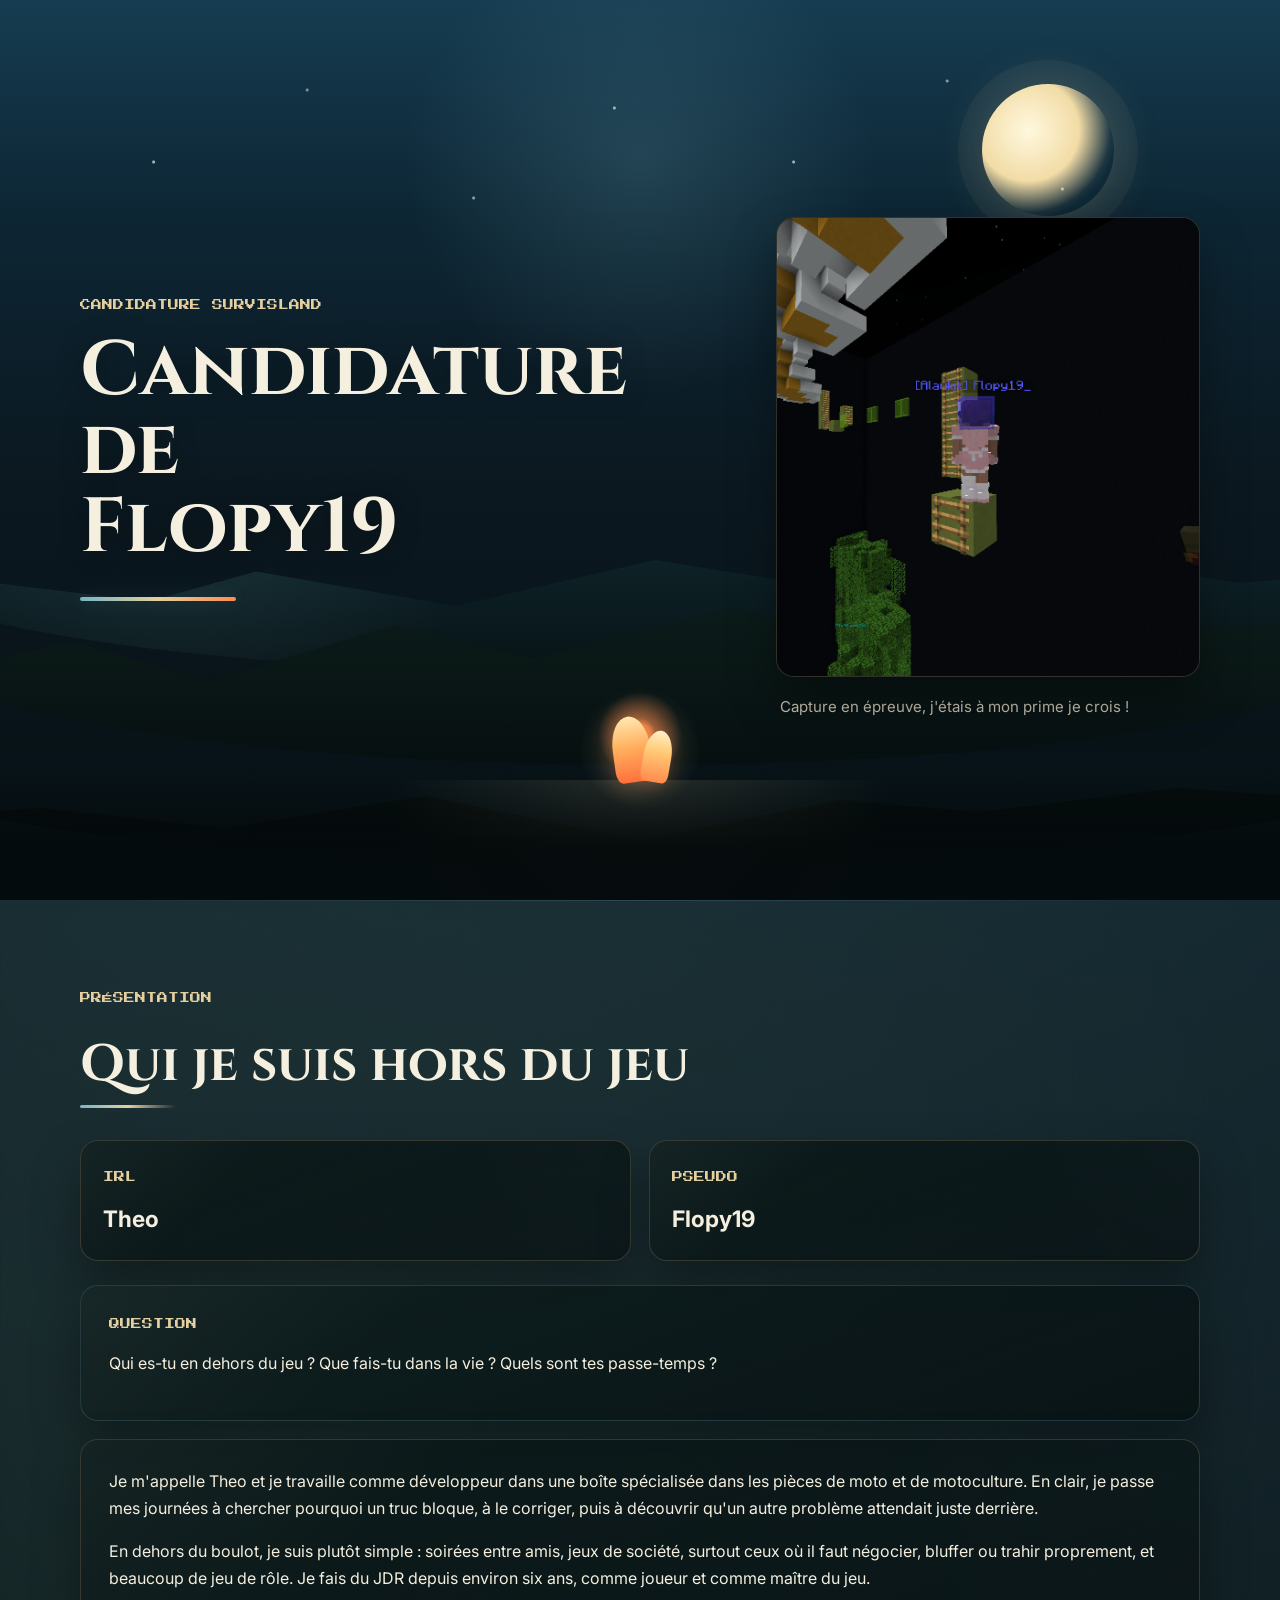
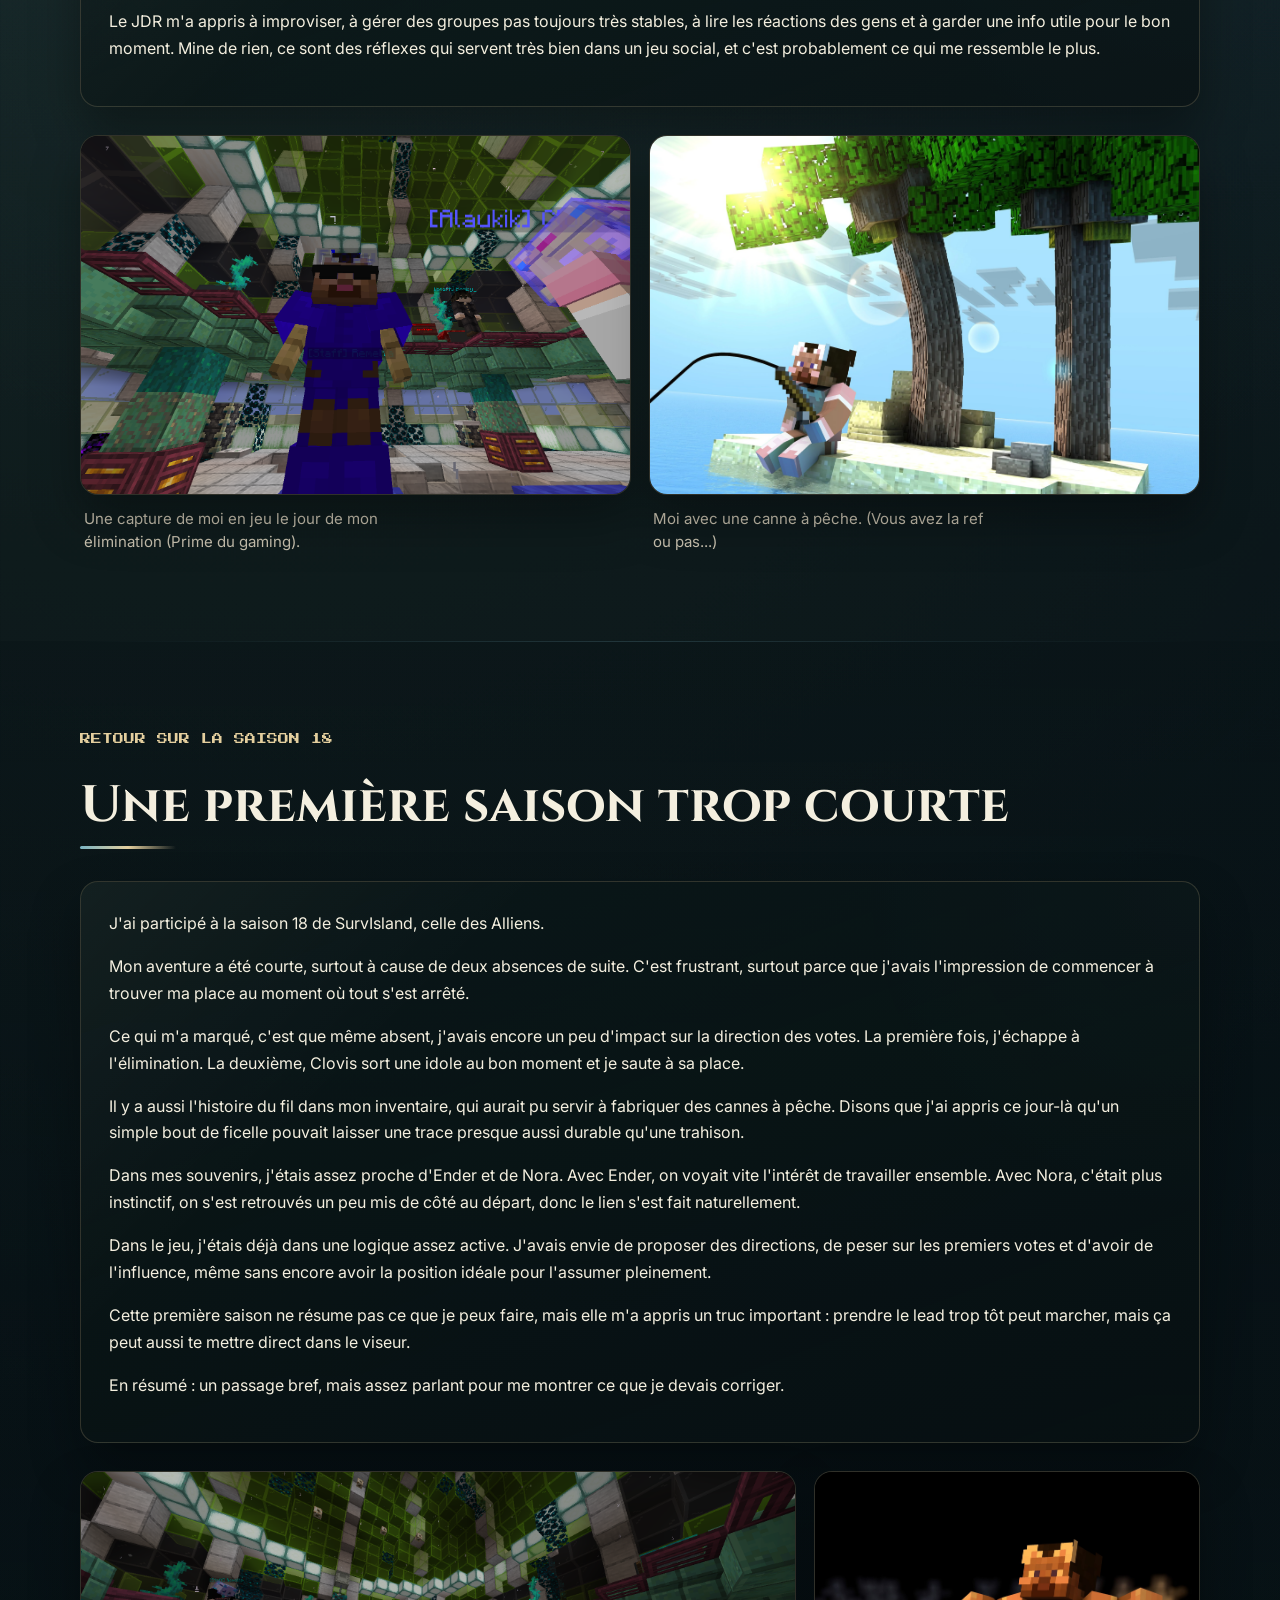
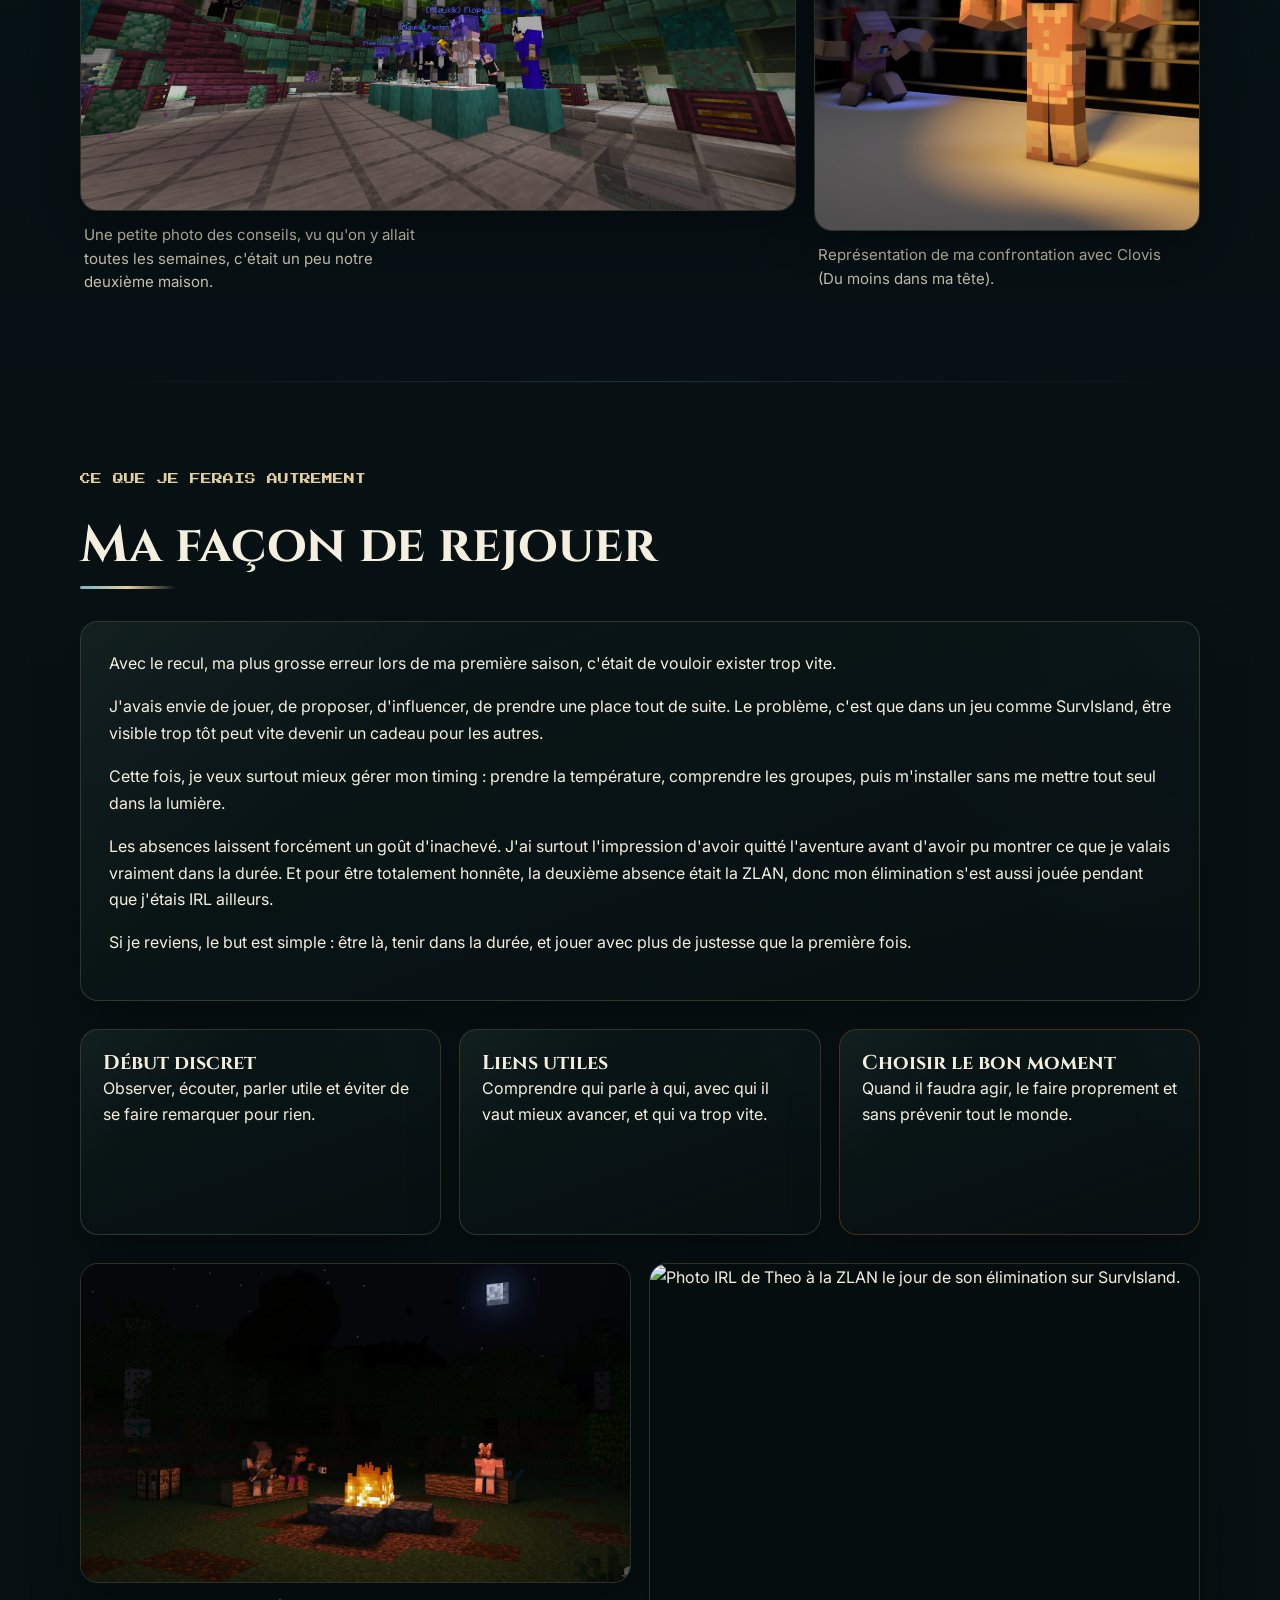
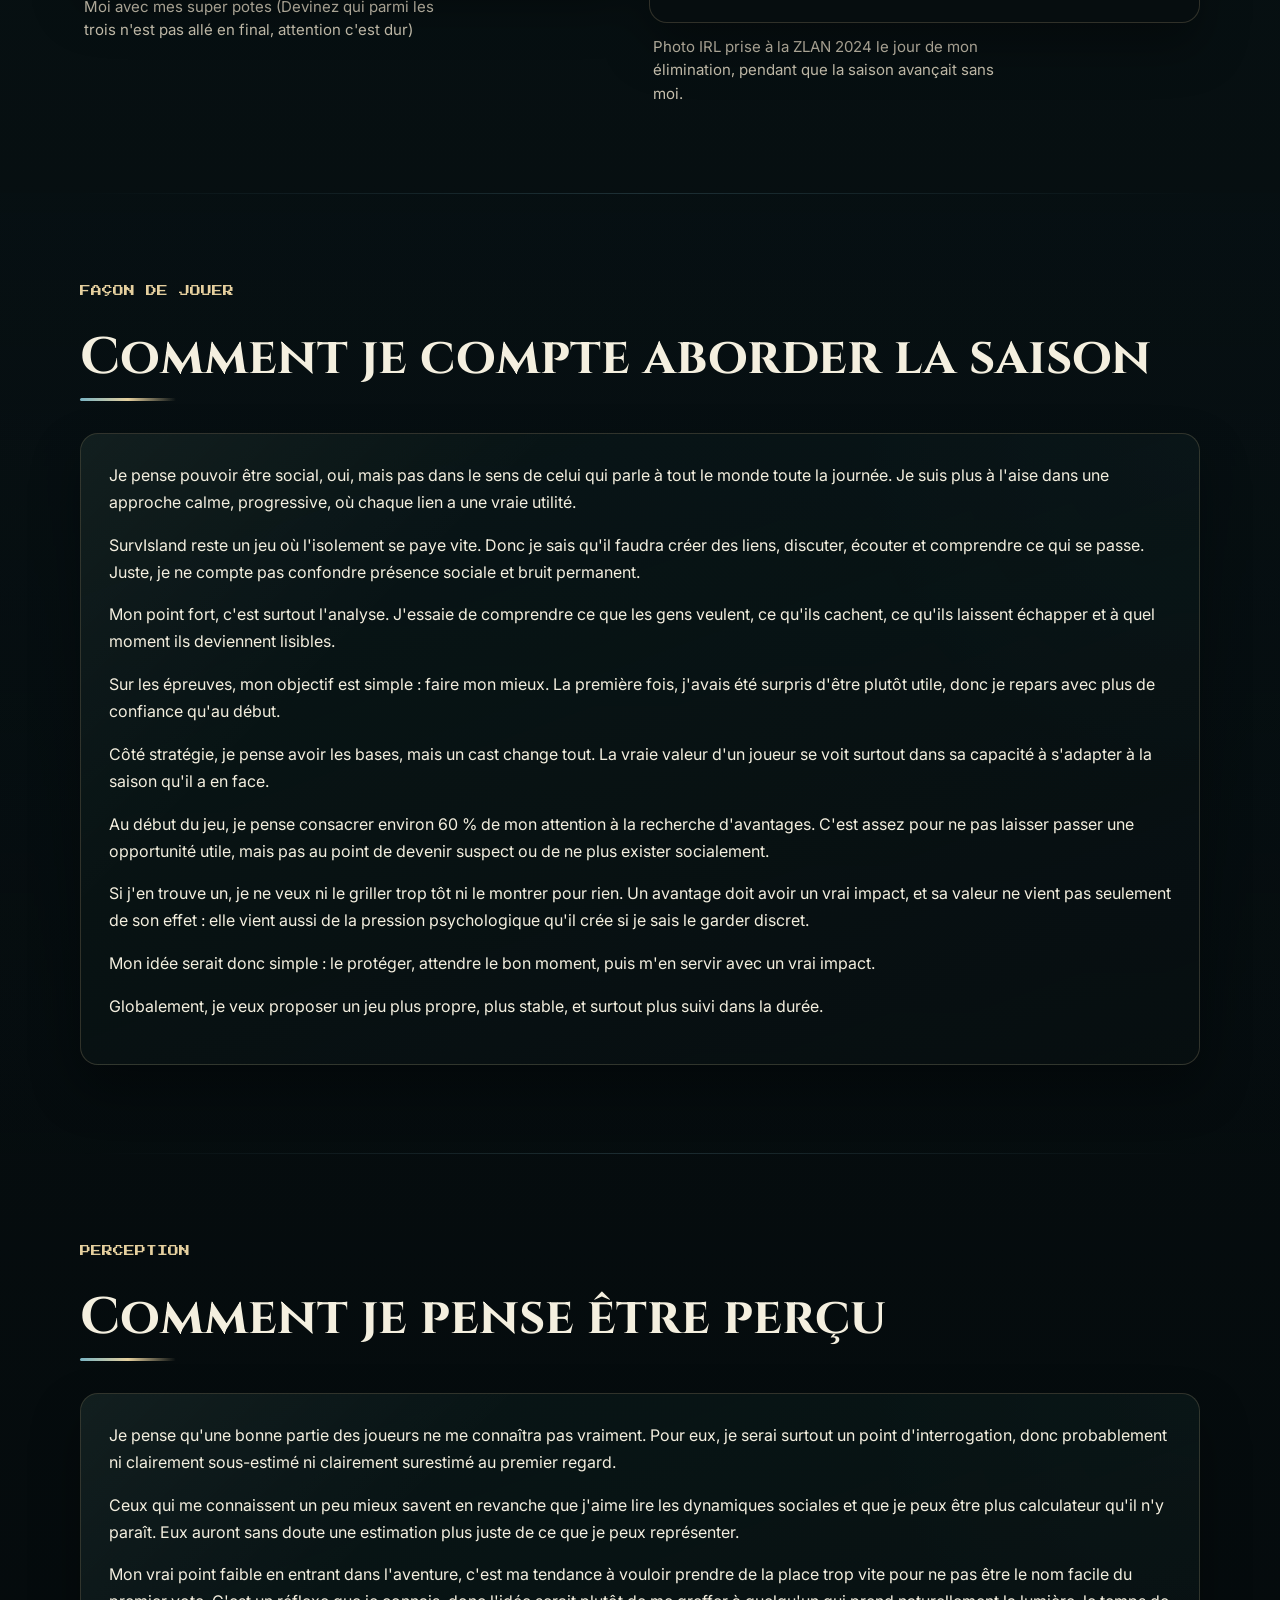
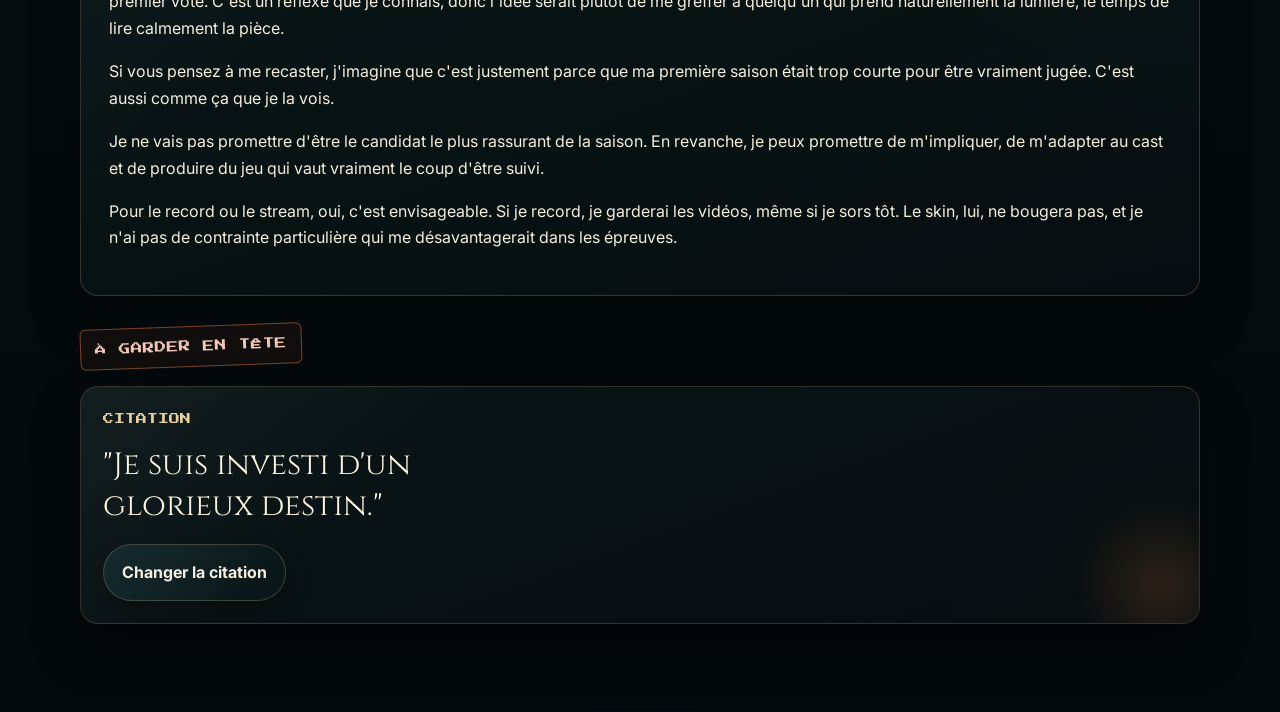
==== index.html @ 14e43794 "Initial commit" ====
<!DOCTYPE html>
<html lang="fr">
<head>
  <meta charset="UTF-8">
  <meta name="viewport" content="width=device-width, initial-scale=1.0">
  <title>Candidature de Flopy19 | SurvIsland</title>
  <meta
    name="description"
    content="Page de candidature de Flopy19 pour SurvIsland : parcours, première saison, manière de jouer et envie de revenir."
  >
  <link rel="preconnect" href="https://fonts.googleapis.com">
  <link rel="preconnect" href="https://fonts.gstatic.com" crossorigin>
  <link
    href="https://fonts.googleapis.com/css2?family=Cinzel:wght@500;700;800&family=Inter:wght@400;500;600;700&family=Press+Start+2P&display=swap"
    rel="stylesheet"
  >
  <link rel="stylesheet" href="style.css">
</head>
<body>
  <div class="page-glow" aria-hidden="true"></div>
  <div class="embers" aria-hidden="true"></div>

  <header class="hero section">
    <div class="hero__backdrop" aria-hidden="true">
      <div class="hero__sky"></div>
      <div class="hero__moon"></div>
      <div class="hero__stars"></div>
      <div class="hero__ridge hero__ridge--far"></div>
      <div class="hero__ridge hero__ridge--mid"></div>
      <div class="hero__ridge hero__ridge--near"></div>
      <div class="hero__shore"></div>
      <div class="hero__campfire"></div>
    </div>
    <div class="container hero__content">
      <div class="hero__layout">
        <div class="hero__copy">
          <p class="eyebrow">Candidature SurvIsland</p>
          <h1>Candidature de Flopy19</h1>
        </div>

        <div class="media-stack media-stack--hero">
          <aside class="hero__media media-placeholder media-placeholder--hero media-placeholder--with-image" id="placeholder-hero">
            <img
              class="media-placeholder__image"
              src="assets/images/flopy-epreuve-obstacle.png"
              alt="Capture de Flopy19 pendant une épreuve d'obstacles sur SurvIsland."
            >
          </aside>
          <p class="media-caption">
            Capture en épreuve, j'étais à mon prime je crois !
          </p>
        </div>
      </div>
    </div>
  </header>

  <main id="dossier">
    <section class="section">
      <div class="container">
        <div class="section-heading">
          <p class="eyebrow">Présentation</p>
          <h2>Qui je suis hors du jeu</h2>
        </div>

        <div class="identity-strip">
          <div class="identity-card">
            <span class="identity-card__label">IRL</span>
            <strong>Theo</strong>
          </div>
          <div class="identity-card">
            <span class="identity-card__label">Pseudo</span>
            <strong>Flopy19</strong>
          </div>
        </div>

        <div class="panel panel--question">
          <p class="panel__label">Question</p>
          <p>
            Qui es-tu en dehors du jeu ? Que fais-tu dans la vie ? Quels sont tes passe-temps ?
          </p>
        </div>

        <div class="panel">
          <p>
            Je m'appelle Theo et je travaille comme développeur dans une boîte spécialisée dans les pièces de moto et de motoculture.
            En clair, je passe mes journées à chercher pourquoi un truc bloque, à le corriger, puis à découvrir qu'un autre problème attendait juste derrière.
          </p>
          <p>
            En dehors du boulot, je suis plutôt simple : soirées entre amis, jeux de société, surtout ceux où il faut négocier, bluffer ou trahir proprement, et beaucoup de jeu de rôle.
            Je fais du JDR depuis environ six ans, comme joueur et comme maître du jeu.
          </p>
          <p>
            Le JDR m'a appris à improviser, à gérer des groupes pas toujours très stables, à lire les réactions des gens et à garder une info utile pour le bon moment.
            Mine de rien, ce sont des réflexes qui servent très bien dans un jeu social, et c'est probablement ce qui me ressemble le plus.
          </p>
        </div>

        <div class="media-row media-row--two">
          <div class="media-stack">
            <figure class="media-placeholder media-placeholder--portrait media-placeholder--with-image" id="placeholder-irl">
              <img
                class="media-placeholder__image"
                src="assets/images/flopy-staff-closeup.png"
                alt="Capture en jeu de Flopy19 en gros plan dans le lobby."
                loading="lazy"
              >
            </figure>
            <p class="media-caption">
              Une capture de moi en jeu le jour de mon élimination (Prime du gaming).
            </p>
          </div>

          <div class="media-stack">
            <figure class="media-placeholder media-placeholder--portrait media-placeholder--with-image" id="placeholder-skin">
              <img
                class="media-placeholder__image"
                src="assets/images/flopy-fishing-render.png"
                alt="Render Minecraft de Flopy19 assis sur un îlot au soleil."
                loading="lazy"
              >
            </figure>
            <p class="media-caption">
              Moi avec une canne à pêche. (Vous avez la ref ou pas...)
            </p>
          </div>
        </div>

      </div>
    </section>

    <section class="section section--accent">
      <div class="container">
        <div class="section-heading">
          <p class="eyebrow">Retour sur la saison 18</p>
          <h2>Une première saison trop courte</h2>
        </div>

        <div class="panel">
          <p>J'ai participé à la saison 18 de SurvIsland, celle des Alliens.</p>
          <p>
            Mon aventure a été courte, surtout à cause de deux absences de suite.
            C'est frustrant, surtout parce que j'avais l'impression de commencer à trouver ma place au moment où tout s'est arrêté.
          </p>
          <p>
            Ce qui m'a marqué, c'est que même absent, j'avais encore un peu d'impact sur la direction des votes.
            La première fois, j'échappe à l'élimination. La deuxième, Clovis sort une idole au bon moment et je saute à sa place.
          </p>
          <p>
            Il y a aussi l'histoire du fil dans mon inventaire, qui aurait pu servir à fabriquer des cannes à pêche.
            Disons que j'ai appris ce jour-là qu'un simple bout de ficelle pouvait laisser une trace presque aussi durable qu'une trahison.
          </p>
          <p>
            Dans mes souvenirs, j'étais assez proche d'Ender et de Nora.
            Avec Ender, on voyait vite l'intérêt de travailler ensemble.
            Avec Nora, c'était plus instinctif, on s'est retrouvés un peu mis de côté au départ, donc le lien s'est fait naturellement.
          </p>
          <p>
            Dans le jeu, j'étais déjà dans une logique assez active.
            J'avais envie de proposer des directions, de peser sur les premiers votes et d'avoir de l'influence, même sans encore avoir la position idéale pour l'assumer pleinement.
          </p>
          <p>
            Cette première saison ne résume pas ce que je peux faire, mais elle m'a appris un truc important :
            prendre le lead trop tôt peut marcher, mais ça peut aussi te mettre direct dans le viseur.
          </p>
          <p>En résumé : un passage bref, mais assez parlant pour me montrer ce que je devais corriger.</p>
        </div>

        <div class="media-row media-row--season">
          <div class="media-stack">
            <figure class="media-placeholder media-placeholder--landscape media-placeholder--with-image" id="placeholder-season">
              <img
                class="media-placeholder__image"
                src="assets/images/survisland-cast-season18.png"
                alt="Capture de groupe des joueurs de la saison 18 de SurvIsland."
                loading="lazy"
              >
            </figure>
            <p class="media-caption">
              Une petite photo des conseils, vu qu'on y allait toutes les semaines, c'était un peu notre deuxième maison.
            </p>
          </div>

          <div class="media-stack">
            <figure class="media-placeholder media-placeholder--square media-placeholder--with-image" id="placeholder-thread">
              <img
                class="media-placeholder__image"
                src="assets/images/flopy-vs-clovis.png"
                alt="Montage Minecraft illustrant la rivalité entre Flopy19 et Clovis sur un ring."
                loading="lazy"
              >
            </figure>
            <p class="media-caption">
              Représentation de ma confrontation avec Clovis (Du moins dans ma tête).
            </p>
          </div>
        </div>

      </div>
    </section>

    <section class="section">
      <div class="container">
        <div class="section-heading">
          <p class="eyebrow">Ce que je ferais autrement</p>
          <h2>Ma façon de rejouer</h2>
        </div>

        <div class="panel">
          <p>
            Avec le recul, ma plus grosse erreur lors de ma première saison, c'était de vouloir exister trop vite.
          </p>
          <p>
            J'avais envie de jouer, de proposer, d'influencer, de prendre une place tout de suite.
            Le problème, c'est que dans un jeu comme SurvIsland, être visible trop tôt peut vite devenir un cadeau pour les autres.
          </p>
          <p>
            Cette fois, je veux surtout mieux gérer mon timing :
            prendre la température, comprendre les groupes, puis m'installer sans me mettre tout seul dans la lumière.
          </p>
          <p>
            Les absences laissent forcément un goût d'inachevé.
            J'ai surtout l'impression d'avoir quitté l'aventure avant d'avoir pu montrer ce que je valais vraiment dans la durée.
            Et pour être totalement honnête, la deuxième absence était la ZLAN, donc mon élimination s'est aussi jouée pendant que j'étais IRL ailleurs.
          </p>
          <p>
            Si je reviens, le but est simple : être là, tenir dans la durée, et jouer avec plus de justesse que la première fois.
          </p>
        </div>

        <div class="plan-grid">
          <article class="plan-card">
            <h3>Début discret</h3>
            <p>Observer, écouter, parler utile et éviter de se faire remarquer pour rien.</p>
          </article>
          <article class="plan-card">
            <h3>Liens utiles</h3>
            <p>Comprendre qui parle à qui, avec qui il vaut mieux avancer, et qui va trop vite.</p>
          </article>
          <article class="plan-card plan-card--danger">
            <h3>Choisir le bon moment</h3>
            <p>Quand il faudra agir, le faire proprement et sans prévenir tout le monde.</p>
          </article>
        </div>

        <div class="media-row media-row--two">
          <div class="media-stack">
            <figure class="media-placeholder media-placeholder--cinematic media-placeholder--with-image" id="placeholder-camp">
              <img
                class="media-placeholder__image"
                src="assets/images/survisland-campfire-night.png"
                alt="Scène nocturne SurvIsland autour d'un feu de camp."
                loading="lazy"
              >
            </figure>
            <p class="media-caption">
              Moi avec mes super potes (Devinez qui parmi les trois n'est pas allé en final, attention c'est dur)
            </p>
          </div>

          <div class="media-stack">
            <figure class="media-placeholder media-placeholder--portrait media-placeholder--with-image" id="placeholder-zlan">
              <img
                class="media-placeholder__image"
                src="assets/images/flopy-zlan-elimination-day.png"
                alt="Photo IRL de Theo à la ZLAN le jour de son élimination sur SurvIsland."
                loading="lazy"
              >
            </figure>
            <p class="media-caption">
              Photo IRL prise à la ZLAN 2024 le jour de mon élimination, pendant que la saison avançait sans moi.
            </p>
          </div>
        </div>

      </div>
    </section>

    <section class="section section--accent">
      <div class="container">
        <div class="section-heading">
          <p class="eyebrow">Façon de jouer</p>
          <h2>Comment je compte aborder la saison</h2>
        </div>

        <div class="panel">
          <p>
            Je pense pouvoir être social, oui, mais pas dans le sens de celui qui parle à tout le monde toute la journée.
            Je suis plus à l'aise dans une approche calme, progressive, où chaque lien a une vraie utilité.
          </p>
          <p>
            SurvIsland reste un jeu où l'isolement se paye vite.
            Donc je sais qu'il faudra créer des liens, discuter, écouter et comprendre ce qui se passe.
            Juste, je ne compte pas confondre présence sociale et bruit permanent.
          </p>
          <p>
            Mon point fort, c'est surtout l'analyse.
            J'essaie de comprendre ce que les gens veulent, ce qu'ils cachent, ce qu'ils laissent échapper et à quel moment ils deviennent lisibles.
          </p>
          <p>
            Sur les épreuves, mon objectif est simple : faire mon mieux.
            La première fois, j'avais été surpris d'être plutôt utile, donc je repars avec plus de confiance qu'au début.
          </p>
          <p>
            Côté stratégie, je pense avoir les bases, mais un cast change tout.
            La vraie valeur d'un joueur se voit surtout dans sa capacité à s'adapter à la saison qu'il a en face.
          </p>
          <p>
            Au début du jeu, je pense consacrer environ 60 % de mon attention à la recherche d'avantages.
            C'est assez pour ne pas laisser passer une opportunité utile, mais pas au point de devenir suspect ou de ne plus exister socialement.
          </p>
          <p>
            Si j'en trouve un, je ne veux ni le griller trop tôt ni le montrer pour rien.
            Un avantage doit avoir un vrai impact, et sa valeur ne vient pas seulement de son effet : elle vient aussi de la pression psychologique qu'il crée si je sais le garder discret.
          </p>
          <p>
            Mon idée serait donc simple : le protéger, attendre le bon moment, puis m'en servir avec un vrai impact.
          </p>
          <p>
            Globalement, je veux proposer un jeu plus propre, plus stable, et surtout plus suivi dans la durée.
          </p>
        </div>

      </div>
    </section>

    <section class="section">
      <div class="container">
        <div class="section-heading">
          <p class="eyebrow">Perception</p>
          <h2>Comment je pense être perçu</h2>
        </div>

        <div class="panel">
          <p>
            Je pense qu'une bonne partie des joueurs ne me connaîtra pas vraiment.
            Pour eux, je serai surtout un point d'interrogation, donc probablement ni clairement sous-estimé ni clairement surestimé au premier regard.
          </p>
          <p>
            Ceux qui me connaissent un peu mieux savent en revanche que j'aime lire les dynamiques sociales et que je peux être plus calculateur qu'il n'y paraît.
            Eux auront sans doute une estimation plus juste de ce que je peux représenter.
          </p>
          <p>
            Mon vrai point faible en entrant dans l'aventure, c'est ma tendance à vouloir prendre de la place trop vite pour ne pas être le nom facile du premier vote.
            C'est un réflexe que je connais, donc l'idée serait plutôt de me greffer à quelqu'un qui prend naturellement la lumière, le temps de lire calmement la pièce.
          </p>
          <p>
            Si vous pensez à me recaster, j'imagine que c'est justement parce que ma première saison était trop courte pour être vraiment jugée.
            C'est aussi comme ça que je la vois.
          </p>
          <p>
            Je ne vais pas promettre d'être le candidat le plus rassurant de la saison.
            En revanche, je peux promettre de m'impliquer, de m'adapter au cast et de produire du jeu qui vaut vraiment le coup d'être suivi.
          </p>
          <p>
            Pour le record ou le stream, oui, c'est envisageable.
            Si je record, je garderai les vidéos, même si je sors tôt. Le skin, lui, ne bougera pas, et je n'ai pas de contrainte particulière qui me désavantagerait dans les épreuves.
          </p>
        </div>

        <div class="stamp">À GARDER EN TÊTE</div>
        <div class="quote-box">
          <div>
            <p class="quote-box__label">Citation</p>
            <blockquote id="quoteText">"Je suis investi d'un glorieux destin."</blockquote>
          </div>
          <div class="quote-box__actions">
            <button class="btn" id="newQuoteButton" type="button">Changer la citation</button>
          </div>
        </div>
      </div>
    </section>
  </main>
  <script src="script.js"></script>
</body>
</html>
---- style.css ----
:root {
  --bg-night: #061014;
  --panel: rgba(9, 22, 22, 0.78);
  --line: rgba(214, 191, 145, 0.2);
  --line-strong: rgba(234, 206, 147, 0.4);
  --sand: #e4cf9e;
  --reef: #7ab4c3;
  --ember: #ff8b4d;
  --text: #f4efdf;
  --muted: #c7c0ae;
  --shadow: 0 24px 48px rgba(0, 0, 0, 0.34);
  --radius-lg: 18px;
}

* {
  box-sizing: border-box;
}

html {
  scroll-behavior: smooth;
  background: var(--bg-night);
}

body {
  margin: 0;
  min-width: 320px;
  font-family: "Inter", sans-serif;
  color: var(--text);
  line-height: 1.68;
  overflow-x: hidden;
  background:
    radial-gradient(circle at top, rgba(122, 180, 195, 0.12), transparent 30%),
    radial-gradient(circle at 20% 20%, rgba(109, 143, 91, 0.12), transparent 28%),
    linear-gradient(180deg, #0e2330 0%, #081318 30%, #071012 65%, #04090b 100%);
}

body::before {
  content: "";
  position: fixed;
  inset: 0;
  pointer-events: none;
  opacity: 0.2;
  background-image:
    linear-gradient(rgba(255, 255, 255, 0.025) 1px, transparent 1px),
    linear-gradient(90deg, rgba(255, 255, 255, 0.025) 1px, transparent 1px);
  background-size: 28px 28px;
}

body::after {
  content: "";
  position: fixed;
  top: 0;
  left: 0;
  width: calc(var(--scroll-progress, 0) * 1%);
  height: 4px;
  z-index: 40;
  background: linear-gradient(90deg, var(--reef), var(--sand), var(--ember));
  box-shadow: 0 0 18px rgba(122, 180, 195, 0.25);
}

.page-glow,
.embers {
  position: fixed;
  inset: 0;
  pointer-events: none;
  z-index: -1;
}

.page-glow {
  background:
    radial-gradient(circle at 12% 18%, rgba(122, 180, 195, 0.1), transparent 24%),
    radial-gradient(circle at 82% 14%, rgba(255, 139, 77, 0.08), transparent 18%),
    radial-gradient(circle at 50% 86%, rgba(228, 207, 158, 0.08), transparent 20%);
}

.embers {
  opacity: 0.55;
  background-image:
    radial-gradient(circle at 16% 74%, rgba(255, 139, 77, 0.28) 0 2px, transparent 3px),
    radial-gradient(circle at 27% 70%, rgba(228, 207, 158, 0.25) 0 2px, transparent 3px),
    radial-gradient(circle at 61% 76%, rgba(255, 139, 77, 0.22) 0 3px, transparent 4px),
    radial-gradient(circle at 82% 71%, rgba(228, 207, 158, 0.24) 0 2px, transparent 3px);
  animation: emberFloat 10s linear infinite;
}

.container {
  width: min(1120px, calc(100% - 32px));
  margin: 0 auto;
}

.section {
  position: relative;
  padding: 88px 0;
}

.section::before {
  content: "";
  position: absolute;
  top: 0;
  left: 50%;
  width: min(1120px, calc(100% - 32px));
  height: 1px;
  transform: translateX(-50%);
  background: linear-gradient(90deg, transparent, rgba(122, 180, 195, 0.2), transparent);
}

.section--accent {
  background: linear-gradient(180deg, rgba(8, 18, 22, 0.36), rgba(8, 18, 22, 0.08));
}

.hero {
  min-height: 100svh;
  display: grid;
  align-items: center;
  padding: 88px 0 92px;
  overflow: hidden;
  background: linear-gradient(180deg, rgba(6, 14, 20, 0.08), rgba(4, 9, 12, 0.58) 70%, rgba(4, 9, 12, 0.82) 100%);
}

.hero::before {
  content: "";
  position: absolute;
  inset: auto 0 0;
  height: 220px;
  background: linear-gradient(180deg, transparent, rgba(3, 8, 10, 0.9));
  pointer-events: none;
}

.hero__backdrop {
  position: absolute;
  inset: 0;
  overflow: hidden;
}

.hero__sky,
.hero__moon,
.hero__stars,
.hero__ridge,
.hero__shore,
.hero__campfire {
  position: absolute;
}

.hero__sky {
  inset: 0;
  background:
    radial-gradient(circle at var(--hero-x, 50%) 18%, rgba(122, 180, 195, 0.18), transparent 24%),
    linear-gradient(180deg, #163c51 0%, #0d2634 24%, #0b1820 54%, #061014 100%);
}

.hero__moon {
  top: 84px;
  right: 13%;
  width: 132px;
  height: 132px;
  border-radius: 50%;
  background:
    radial-gradient(circle at 35% 35%, #fff8de 0%, #f2dca6 42%, rgba(242, 220, 166, 0.06) 68%, transparent 74%);
  box-shadow:
    0 0 0 24px rgba(242, 220, 166, 0.04),
    0 0 48px rgba(242, 220, 166, 0.22);
  transform: translate3d(calc((var(--hero-x, 50) - 50) * 0.12px), calc((var(--hero-y, 50) - 50) * 0.08px), 0);
}

.hero__stars {
  inset: 0;
  opacity: 0.7;
  background-image:
    radial-gradient(circle at 12% 18%, rgba(255, 255, 255, 0.9) 0 1px, transparent 2px),
    radial-gradient(circle at 24% 10%, rgba(255, 255, 255, 0.65) 0 1px, transparent 2px),
    radial-gradient(circle at 37% 22%, rgba(255, 255, 255, 0.75) 0 1px, transparent 2px),
    radial-gradient(circle at 48% 12%, rgba(255, 255, 255, 0.85) 0 1px, transparent 2px),
    radial-gradient(circle at 62% 18%, rgba(255, 255, 255, 0.85) 0 1px, transparent 2px),
    radial-gradient(circle at 74% 9%, rgba(255, 255, 255, 0.7) 0 1px, transparent 2px),
    radial-gradient(circle at 83% 21%, rgba(255, 255, 255, 0.8) 0 1px, transparent 2px);
  animation: starPulse 7s ease-in-out infinite alternate;
}

.hero__ridge {
  left: -10%;
  width: 120%;
  border-radius: 50%;
  transform: translate3d(calc((var(--hero-x, 50) - 50) * 0.04px), 0, 0);
}

.hero__ridge--far {
  bottom: 25%;
  height: 230px;
  background:
    radial-gradient(circle at 20% 20%, rgba(122, 180, 195, 0.12), transparent 24%),
    linear-gradient(180deg, rgba(22, 54, 59, 0.88), rgba(8, 19, 22, 0.94));
  clip-path: polygon(0 100%, 0 66%, 8% 60%, 18% 68%, 25% 55%, 38% 70%, 51% 50%, 64% 64%, 78% 48%, 89% 60%, 100% 54%, 100% 100%);
}

.hero__ridge--mid {
  bottom: 15%;
  height: 280px;
  background: linear-gradient(180deg, rgba(16, 38, 33, 0.92), rgba(7, 16, 16, 0.96));
  clip-path: polygon(0 100%, 0 72%, 13% 56%, 22% 70%, 34% 50%, 43% 62%, 56% 44%, 66% 58%, 78% 40%, 86% 52%, 100% 46%, 100% 100%);
}

.hero__ridge--near {
  bottom: 4%;
  height: 200px;
  background: linear-gradient(180deg, rgba(9, 22, 18, 0.98), rgba(3, 8, 9, 1));
  clip-path: polygon(0 100%, 0 78%, 11% 72%, 23% 82%, 36% 66%, 50% 88%, 63% 68%, 72% 74%, 85% 62%, 100% 70%, 100% 100%);
}

.hero__shore {
  left: 0;
  right: 0;
  bottom: 0;
  height: 120px;
  background:
    linear-gradient(180deg, rgba(6, 12, 13, 0), rgba(5, 11, 12, 0.94) 58%),
    radial-gradient(circle at 50% 0, rgba(228, 207, 158, 0.14), transparent 38%);
}

.hero__campfire {
  left: 50%;
  bottom: 10%;
  width: 180px;
  height: 180px;
  transform: translateX(-50%) translate3d(calc((var(--hero-x, 50) - 50) * 0.08px), 0, 0);
  background:
    radial-gradient(circle at 50% 58%, rgba(255, 139, 77, 0.9) 0 10px, rgba(255, 139, 77, 0.5) 16px, transparent 42px),
    radial-gradient(circle at 50% 66%, rgba(228, 207, 158, 0.22), transparent 62px);
  filter: blur(0.2px);
}

.hero__campfire::before,
.hero__campfire::after {
  content: "";
  position: absolute;
  left: 50%;
  bottom: 28px;
  border-radius: 50% 50% 18% 18%;
  transform-origin: bottom center;
}

.hero__campfire::before {
  width: 38px;
  height: 66px;
  background: linear-gradient(180deg, #ffe8b0 0%, #ffb260 46%, #ff703c 100%);
  transform: translateX(-60%) rotate(-8deg);
  box-shadow: 0 0 22px rgba(255, 139, 77, 0.34);
  animation: flameLeft 2.2s ease-in-out infinite alternate;
}

.hero__campfire::after {
  width: 28px;
  height: 52px;
  background: linear-gradient(180deg, #fff0c8 0%, #ffca76 40%, #ff8b4d 100%);
  transform: translateX(-4%) rotate(10deg);
  box-shadow: 0 0 18px rgba(255, 139, 77, 0.24);
  animation: flameRight 1.8s ease-in-out infinite alternate;
}

.hero__content {
  position: relative;
  z-index: 1;
  max-width: none;
}

.hero__layout {
  display: grid;
  grid-template-columns: minmax(0, 1.05fr) minmax(300px, 0.72fr);
  gap: clamp(44px, 6vw, 88px);
  align-items: center;
}

.media-stack {
  display: grid;
  gap: 12px;
  align-content: start;
}

.media-stack--hero {
  align-self: stretch;
  gap: 18px;
  padding-top: clamp(20px, 3vw, 48px);
}

.hero__copy {
  max-width: 760px;
  display: grid;
  align-content: center;
  gap: 18px;
  padding: 28px 0;
}

.hero__copy > * {
  margin: 0;
}

.hero__media {
  align-self: stretch;
  min-height: 520px;
  transform: perspective(1200px) rotateY(-5deg);
}

.hero__content::after {
  content: none;
}

.hero__copy::after {
  content: "";
  display: block;
  width: 156px;
  height: 4px;
  margin-top: 12px;
  border-radius: 999px;
  background: linear-gradient(90deg, var(--reef), var(--sand), var(--ember));
  box-shadow: 0 0 18px rgba(122, 180, 195, 0.18);
}

.eyebrow,
.panel__label,
.quote-box__label,
.identity-card__label,
.plan-card__phase {
  font-family: "Press Start 2P", monospace;
  font-size: 0.68rem;
  line-height: 1.8;
  color: var(--sand);
  text-transform: uppercase;
}

h1,
h2,
h3 {
  margin: 0;
  font-family: "Cinzel", serif;
  line-height: 1.12;
}

h1 {
  max-width: 8.5ch;
  font-size: clamp(3rem, 6vw, 5.25rem);
  line-height: 1.02;
  text-shadow: 0 0 26px rgba(0, 0, 0, 0.34);
}

h2 {
  font-size: clamp(2rem, 4vw, 3.2rem);
}

h3 {
  font-size: 1.25rem;
}

p {
  margin: 0 0 16px;
  color: var(--text);
}

.hero__subtitle,
.hero__hook {
  max-width: 760px;
}

.hero__subtitle {
  margin-top: 22px;
  font-size: clamp(1.08rem, 2.2vw, 1.42rem);
  color: #fbf7eb;
}

.hero__hook {
  font-size: 1.05rem;
  color: rgba(244, 239, 223, 0.82);
}

.hero__status {
  display: inline-flex;
  margin-top: 12px;
  padding: 12px 16px;
  border: 1px solid rgba(228, 207, 158, 0.22);
  border-radius: 999px;
  background: rgba(6, 16, 20, 0.34);
  color: var(--sand);
  backdrop-filter: blur(10px);
}

.section-heading {
  display: grid;
  gap: 12px;
  margin-bottom: 32px;
}

.section-heading::after {
  content: "";
  width: 96px;
  height: 3px;
  border-radius: 999px;
  background: linear-gradient(90deg, var(--reef), var(--sand), transparent);
}

.identity-strip,
.media-row,
.plan-grid {
  display: grid;
  gap: 18px;
}

.identity-strip {
  margin-bottom: 24px;
  grid-template-columns: repeat(2, minmax(0, 1fr));
}

.media-row {
  margin-top: 28px;
}

.media-caption {
  margin: 0;
  padding: 0 4px;
  max-width: 40ch;
  color: var(--muted);
  font-size: 0.94rem;
  line-height: 1.55;
}

.media-row--two {
  grid-template-columns: repeat(2, minmax(0, 1fr));
}

.media-row--season {
  grid-template-columns: minmax(0, 1.3fr) minmax(240px, 0.7fr);
}

.media-row--single {
  grid-template-columns: 1fr;
}

.identity-card,
.plan-card,
.panel,
.media-placeholder,
.quote-box {
  position: relative;
  overflow: hidden;
  border: 1px solid var(--line);
  border-radius: var(--radius-lg);
  background:
    linear-gradient(160deg, rgba(10, 24, 24, 0.86), rgba(8, 16, 18, 0.72)),
    radial-gradient(circle at top right, rgba(122, 180, 195, 0.08), transparent 30%);
  box-shadow: var(--shadow);
}

.identity-card::before,
.plan-card::before,
.panel::before,
.media-placeholder::before,
.quote-box::before {
  content: "";
  position: absolute;
  inset: 0;
  background: linear-gradient(135deg, rgba(255, 255, 255, 0.04), transparent 28%);
  pointer-events: none;
}

.identity-card,
.plan-card,
.media-placeholder,
.quote-box {
  padding: 22px;
}

.panel {
  padding: 28px;
}

.panel--question {
  margin-bottom: 18px;
  border-color: rgba(122, 180, 195, 0.22);
  background: linear-gradient(160deg, rgba(14, 30, 30, 0.96), rgba(8, 18, 20, 0.88));
}

.identity-card strong {
  display: block;
  margin-top: 10px;
  font-size: 1.42rem;
}

.media-placeholder {
  margin: 0;
  min-height: 280px;
  background:
    linear-gradient(160deg, rgba(8, 20, 22, 0.9), rgba(7, 14, 16, 0.78)),
    radial-gradient(circle at top right, rgba(255, 139, 77, 0.1), transparent 26%),
    radial-gradient(circle at left, rgba(122, 180, 195, 0.12), transparent 24%);
}

.media-placeholder::after {
  content: "";
  position: absolute;
  inset: 0;
  background:
    repeating-linear-gradient(
      135deg,
      rgba(255, 255, 255, 0.02) 0 16px,
      transparent 16px 32px
    );
  pointer-events: none;
}

.media-placeholder__meta {
  position: absolute;
  top: 18px;
  left: 18px;
  z-index: 2;
  display: flex;
  flex-wrap: wrap;
  gap: 10px;
}

.media-placeholder--with-image {
  padding: 0;
  isolation: isolate;
  background: rgba(7, 14, 16, 0.92);
}

.media-placeholder--with-image::before,
.media-placeholder--with-image::after {
  content: none;
}

.media-placeholder__image {
  position: absolute;
  inset: 0;
  width: 100%;
  height: 100%;
  display: block;
  object-fit: cover;
  filter: none;
  transition: transform 0.4s ease;
}

.media-placeholder--with-image:hover .media-placeholder__image {
  transform: scale(1.035);
}

.media-chip {
  display: inline-flex;
  align-items: center;
  min-height: 34px;
  padding: 8px 12px;
  border: 1px solid rgba(228, 207, 158, 0.18);
  border-radius: 999px;
  background: rgba(5, 11, 13, 0.62);
  backdrop-filter: blur(10px);
  font-family: "Press Start 2P", monospace;
  font-size: 0.56rem;
  line-height: 1.5;
  color: #f7ebc7;
  text-transform: uppercase;
}

.media-placeholder__content {
  position: absolute;
  left: 0;
  right: 0;
  bottom: 0;
  z-index: 1;
  padding: 22px;
  background: linear-gradient(180deg, transparent, rgba(5, 11, 13, 0.35) 24%, rgba(5, 11, 13, 0.92));
}

.media-placeholder__content h3 {
  margin-bottom: 10px;
}

.media-placeholder__content p:last-child {
  margin-bottom: 0;
  color: rgba(244, 239, 223, 0.78);
}

.media-placeholder__eyebrow {
  margin: 0 0 12px;
  font-family: "Press Start 2P", monospace;
  font-size: 0.68rem;
  line-height: 1.8;
  color: var(--sand);
  text-transform: uppercase;
}

#placeholder-irl .media-placeholder__image {
  object-position: center 16%;
}

#placeholder-hero .media-placeholder__image {
  object-position: 66% center;
}

#placeholder-skin .media-placeholder__image {
  object-position: 42% center;
}

#placeholder-season .media-placeholder__image {
  object-position: center center;
}

#placeholder-thread .media-placeholder__image {
  object-position: 58% center;
}

#placeholder-camp .media-placeholder__image {
  object-position: center 58%;
}

#placeholder-zlan .media-placeholder__image {
  object-position: center 34%;
}

.media-placeholder--hero {
  min-height: 460px;
}

.media-placeholder--portrait,
.media-placeholder--square {
  min-height: 360px;
}

.media-placeholder--landscape,
.media-placeholder--final {
  min-height: 340px;
}

.media-placeholder--cinematic {
  min-height: 320px;
}

.plan-grid {
  margin: 28px 0 0;
  grid-template-columns: repeat(3, minmax(0, 1fr));
}

.plan-card {
  min-height: 206px;
  transform-style: preserve-3d;
  transform: perspective(900px) rotateX(var(--tilt-x, 0deg)) rotateY(var(--tilt-y, 0deg));
  transition: transform 0.24s ease, border-color 0.24s ease, box-shadow 0.24s ease;
}

.plan-card:hover {
  border-color: var(--line-strong);
  box-shadow: 0 28px 56px rgba(0, 0, 0, 0.42);
}

.plan-card--danger {
  border-color: rgba(255, 139, 77, 0.24);
}

.stamp {
  display: inline-flex;
  margin: 30px 0 18px;
  padding: 10px 14px;
  border: 1px solid rgba(255, 139, 77, 0.44);
  border-radius: 6px;
  background: rgba(110, 48, 27, 0.12);
  color: #f5c8b5;
  font-family: "Press Start 2P", monospace;
  font-size: 0.72rem;
  text-transform: uppercase;
  transform: rotate(-2deg);
}

.quote-box {
  display: grid;
  gap: 18px;
  background:
    linear-gradient(160deg, rgba(11, 23, 25, 0.92), rgba(7, 14, 16, 0.9)),
    radial-gradient(circle at bottom right, rgba(255, 139, 77, 0.08), transparent 30%);
}

.quote-box::after {
  content: "";
  position: absolute;
  right: -52px;
  bottom: -52px;
  width: 180px;
  height: 180px;
  border-radius: 50%;
  background: radial-gradient(circle, rgba(255, 139, 77, 0.14), transparent 68%);
  pointer-events: none;
}

.quote-box__actions {
  display: flex;
  justify-content: flex-start;
}

.btn {
  appearance: none;
  border: 1px solid rgba(228, 207, 158, 0.22);
  border-radius: 999px;
  padding: 14px 18px;
  min-height: 52px;
  display: inline-flex;
  align-items: center;
  justify-content: center;
  font: inherit;
  font-weight: 700;
  color: var(--text);
  background: linear-gradient(135deg, rgba(18, 41, 45, 0.94), rgba(10, 21, 22, 0.9));
  box-shadow: 0 12px 24px rgba(0, 0, 0, 0.24);
  cursor: pointer;
  transition: transform 0.18s ease, background 0.18s ease, border-color 0.18s ease, box-shadow 0.18s ease;
}

.btn:hover {
  transform: translateY(-2px);
  border-color: var(--line-strong);
  background: linear-gradient(135deg, rgba(24, 52, 58, 0.98), rgba(12, 24, 26, 0.94));
  box-shadow: 0 16px 28px rgba(0, 0, 0, 0.3);
}

blockquote {
  margin: 0;
  max-width: 22ch;
  font-size: clamp(1.34rem, 2.4vw, 1.94rem);
  line-height: 1.34;
  font-family: "Cinzel", serif;
  color: #fbf4df;
  text-wrap: balance;
  transition: opacity 0.22s ease, transform 0.22s ease;
}

blockquote.is-swapping {
  opacity: 0.28;
  transform: translateY(8px);
}

.reveal {
  opacity: 0;
  transform: translateY(28px) scale(0.985);
  transition: opacity 0.82s ease, transform 0.82s ease;
}

.reveal.is-visible {
  opacity: 1;
  transform: none;
}

@keyframes emberFloat {
  0% {
    transform: translateY(0);
  }
  50% {
    transform: translateY(-14px);
  }
  100% {
    transform: translateY(0);
  }
}

@keyframes starPulse {
  0% {
    opacity: 0.45;
  }
  100% {
    opacity: 0.82;
  }
}

@keyframes flameLeft {
  0% {
    transform: translateX(-60%) rotate(-9deg) scaleY(0.96);
  }
  100% {
    transform: translateX(-60%) rotate(-2deg) scaleY(1.08);
  }
}

@keyframes flameRight {
  0% {
    transform: translateX(-4%) rotate(12deg) scaleY(0.94);
  }
  100% {
    transform: translateX(-4%) rotate(4deg) scaleY(1.06);
  }
}

@media (max-width: 980px) {
  .hero__layout,
  .media-row--season,
  .media-row--two {
    grid-template-columns: 1fr;
  }

  .plan-grid {
    grid-template-columns: 1fr 1fr;
  }

  .hero__moon {
    right: 10%;
  }

  .hero__media {
    min-height: 420px;
    transform: none;
  }

  .media-stack--hero {
    padding-top: 0;
  }
}

@media (max-width: 720px) {
  .section {
    padding: 72px 0;
  }

  .hero {
    min-height: auto;
    padding: 88px 0 72px;
  }

  .hero__moon {
    top: 68px;
    right: 8%;
    width: 98px;
    height: 98px;
  }

  .hero__campfire {
    width: 132px;
    height: 132px;
    bottom: 12%;
  }

  .hero__status {
    border-radius: 18px;
  }

  .identity-strip,
  .media-row,
  .plan-grid {
    grid-template-columns: 1fr;
  }

  .media-placeholder--with-image {
    padding: 0;
  }

  .panel,
  .identity-card,
  .plan-card,
  .media-placeholder,
  .quote-box {
    padding: 22px;
  }

  .btn {
    width: 100%;
  }

  .media-chip {
    min-height: 30px;
    padding: 7px 10px;
  }

  blockquote {
    max-width: none;
    font-size: 1.3rem;
  }
}

@media (prefers-reduced-motion: reduce) {
  html {
    scroll-behavior: auto;
  }

  *,
  *::before,
  *::after {
    animation-duration: 0.01ms !important;
    animation-iteration-count: 1 !important;
    transition-duration: 0.01ms !important;
    scroll-behavior: auto !important;
  }
}
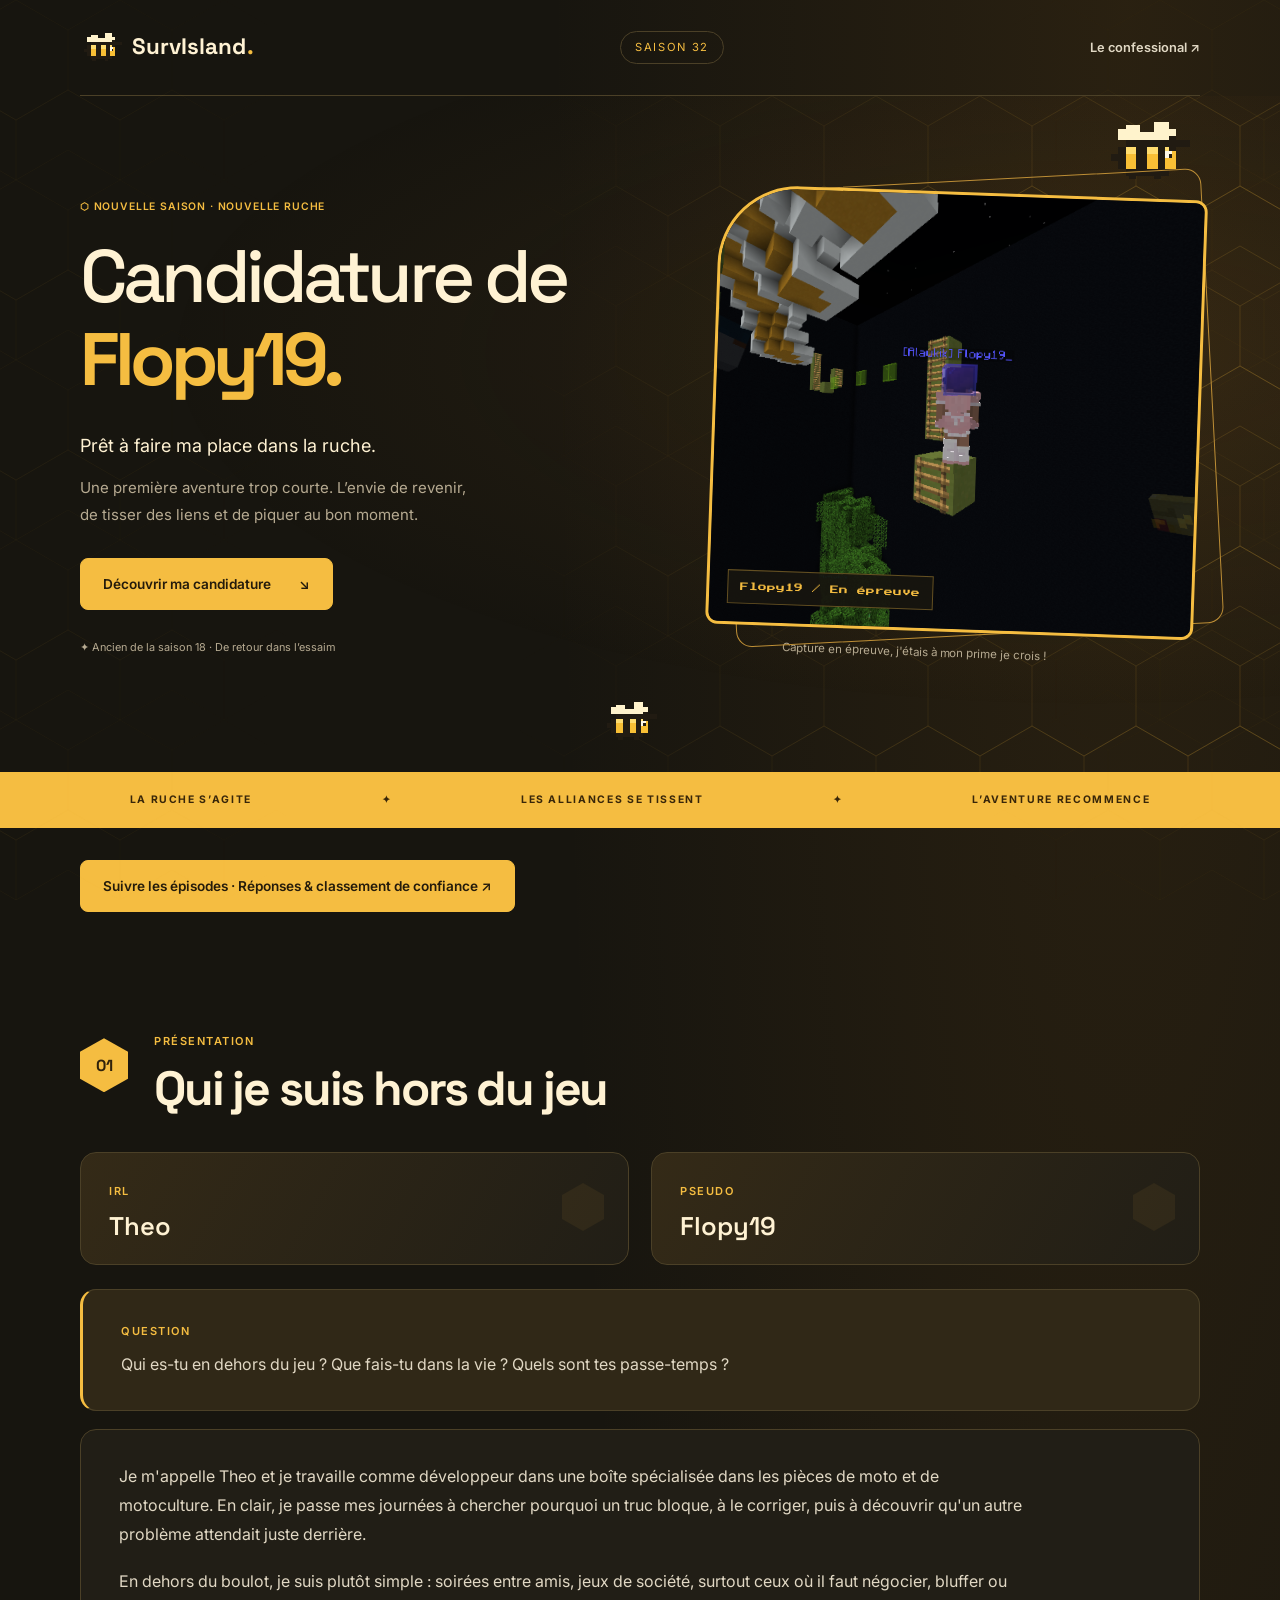
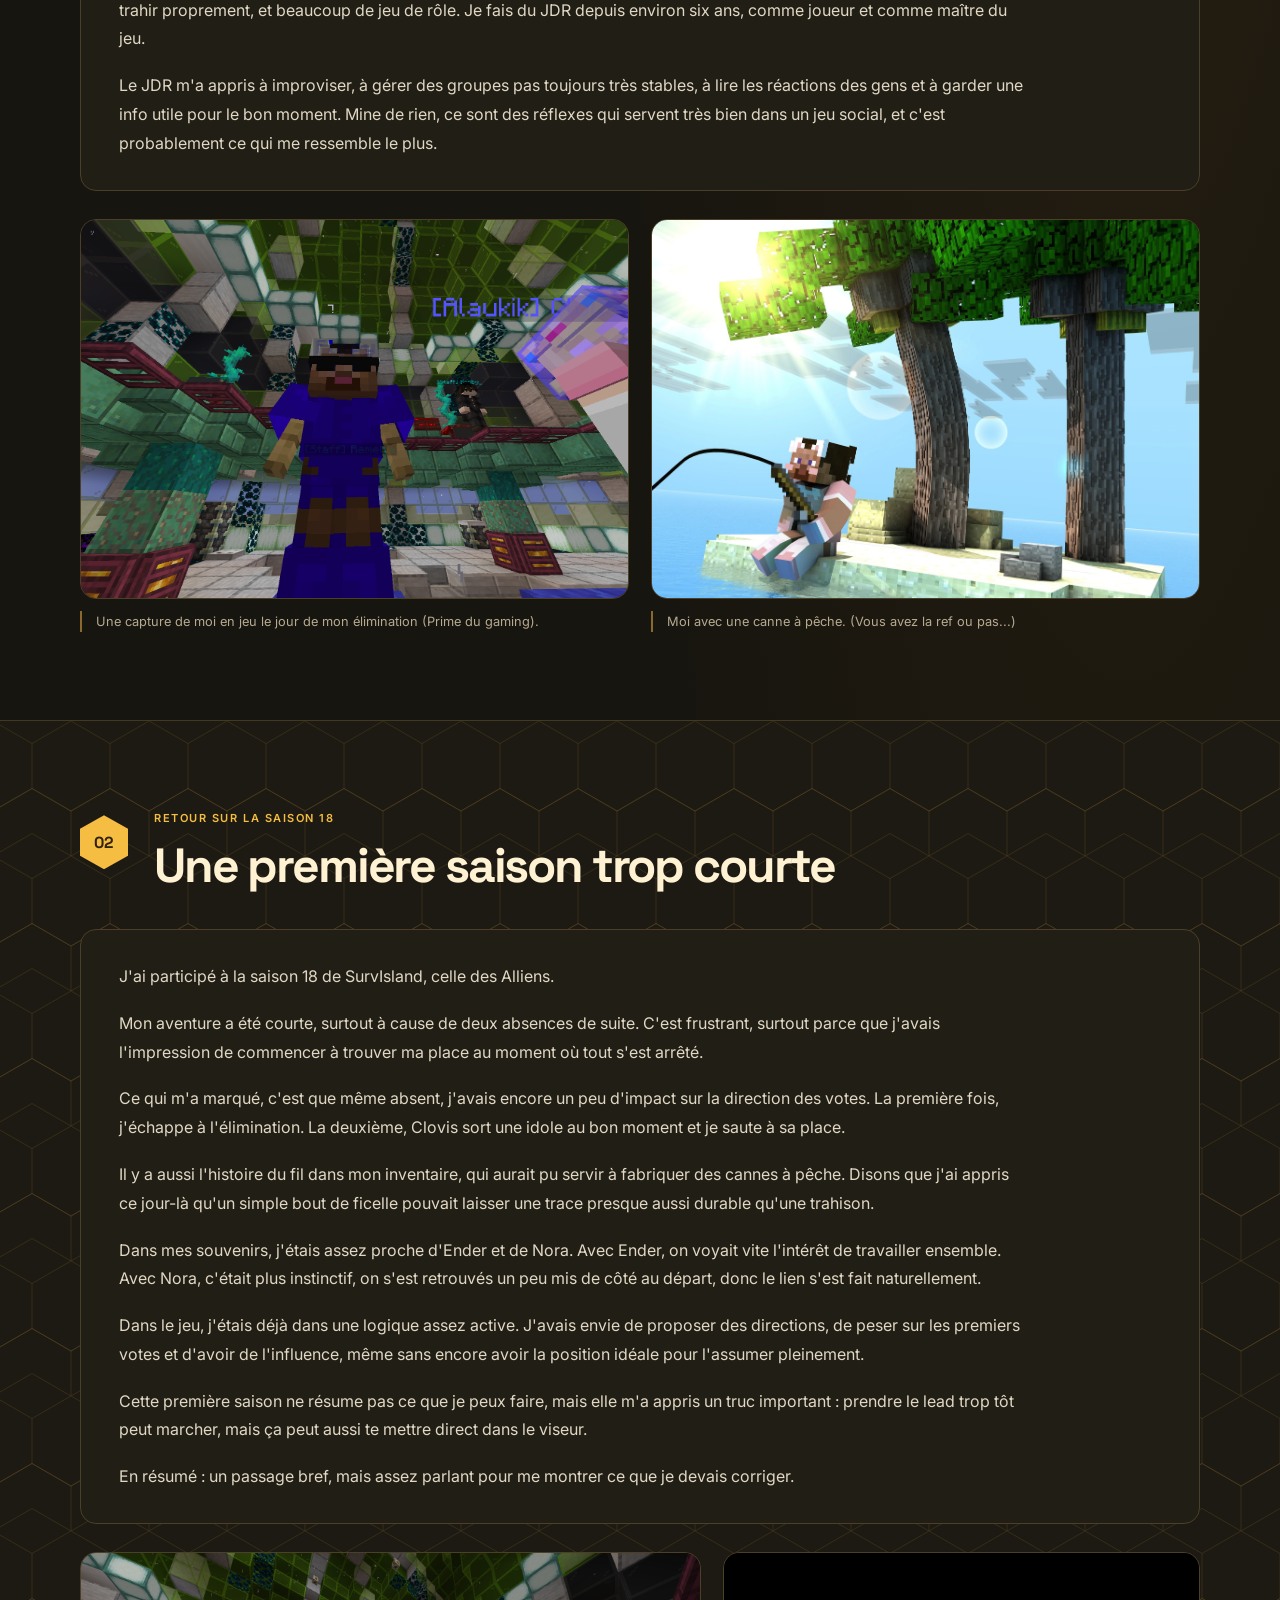
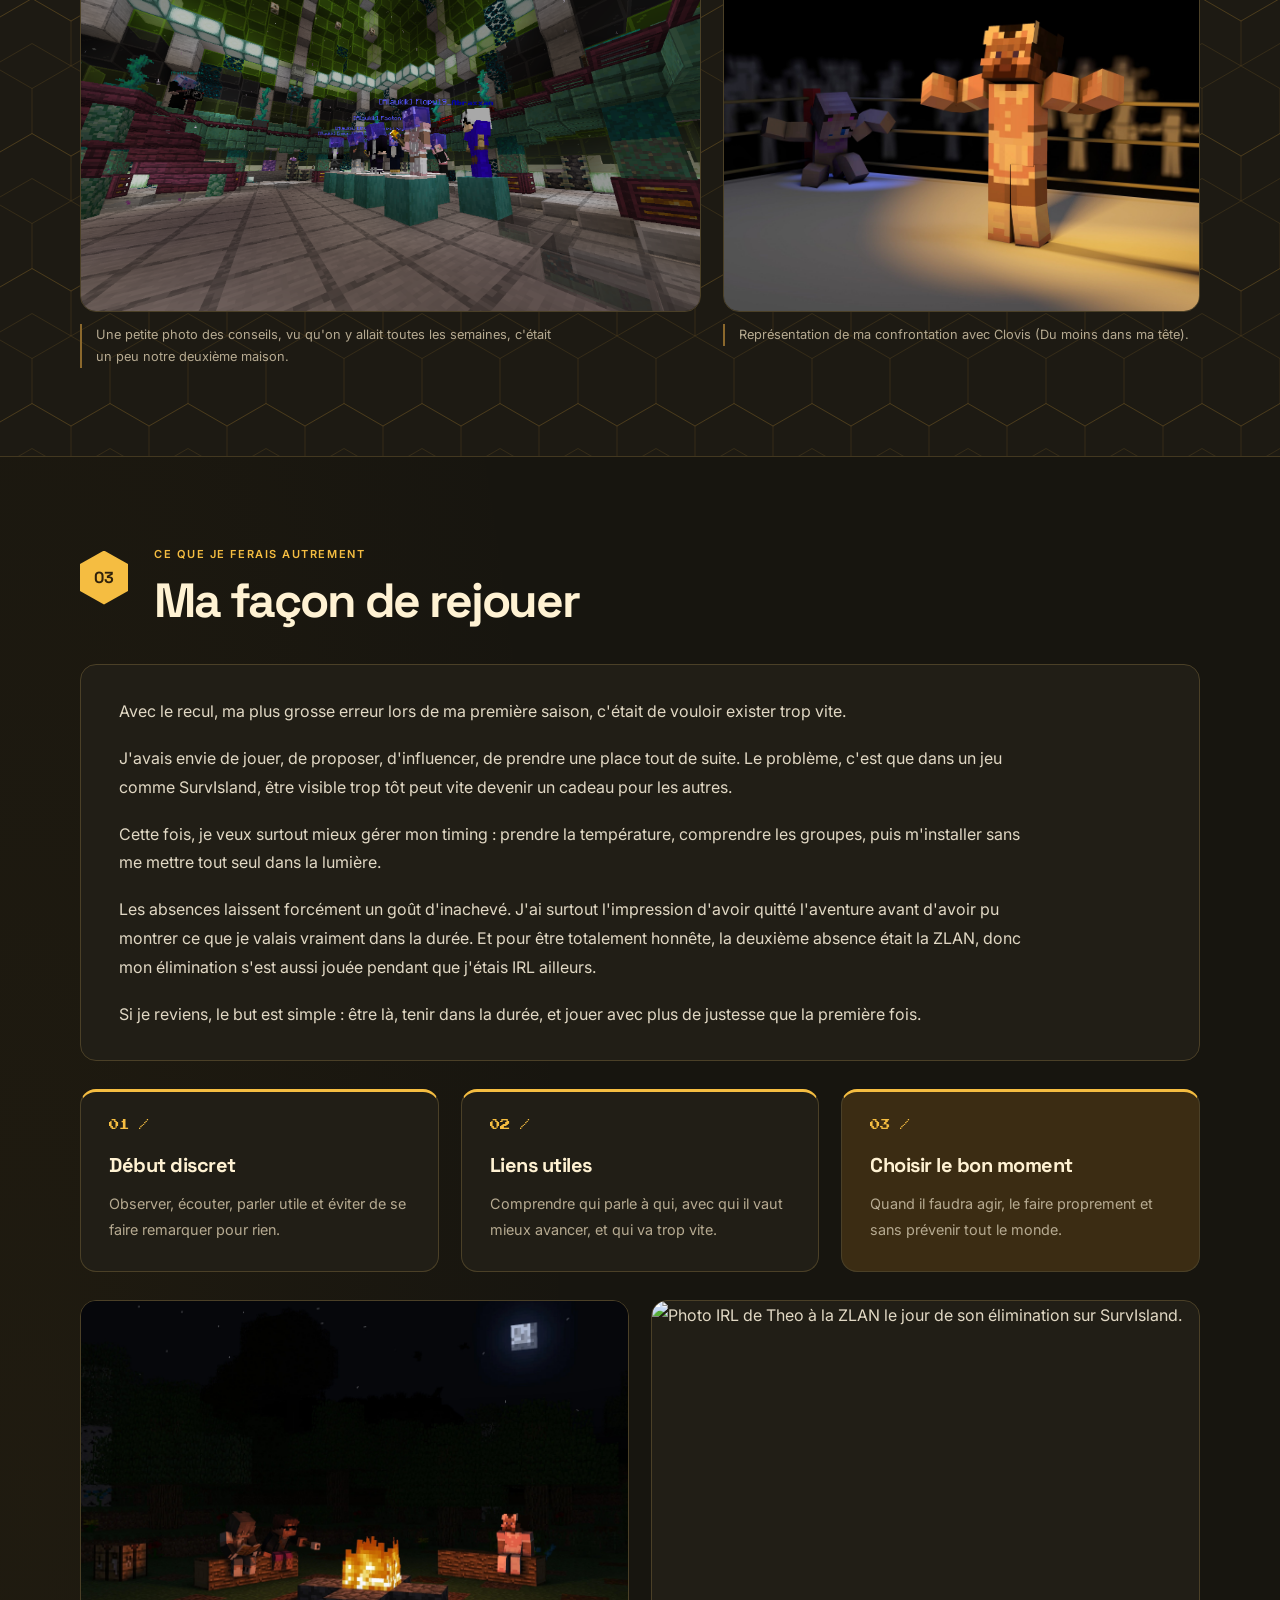
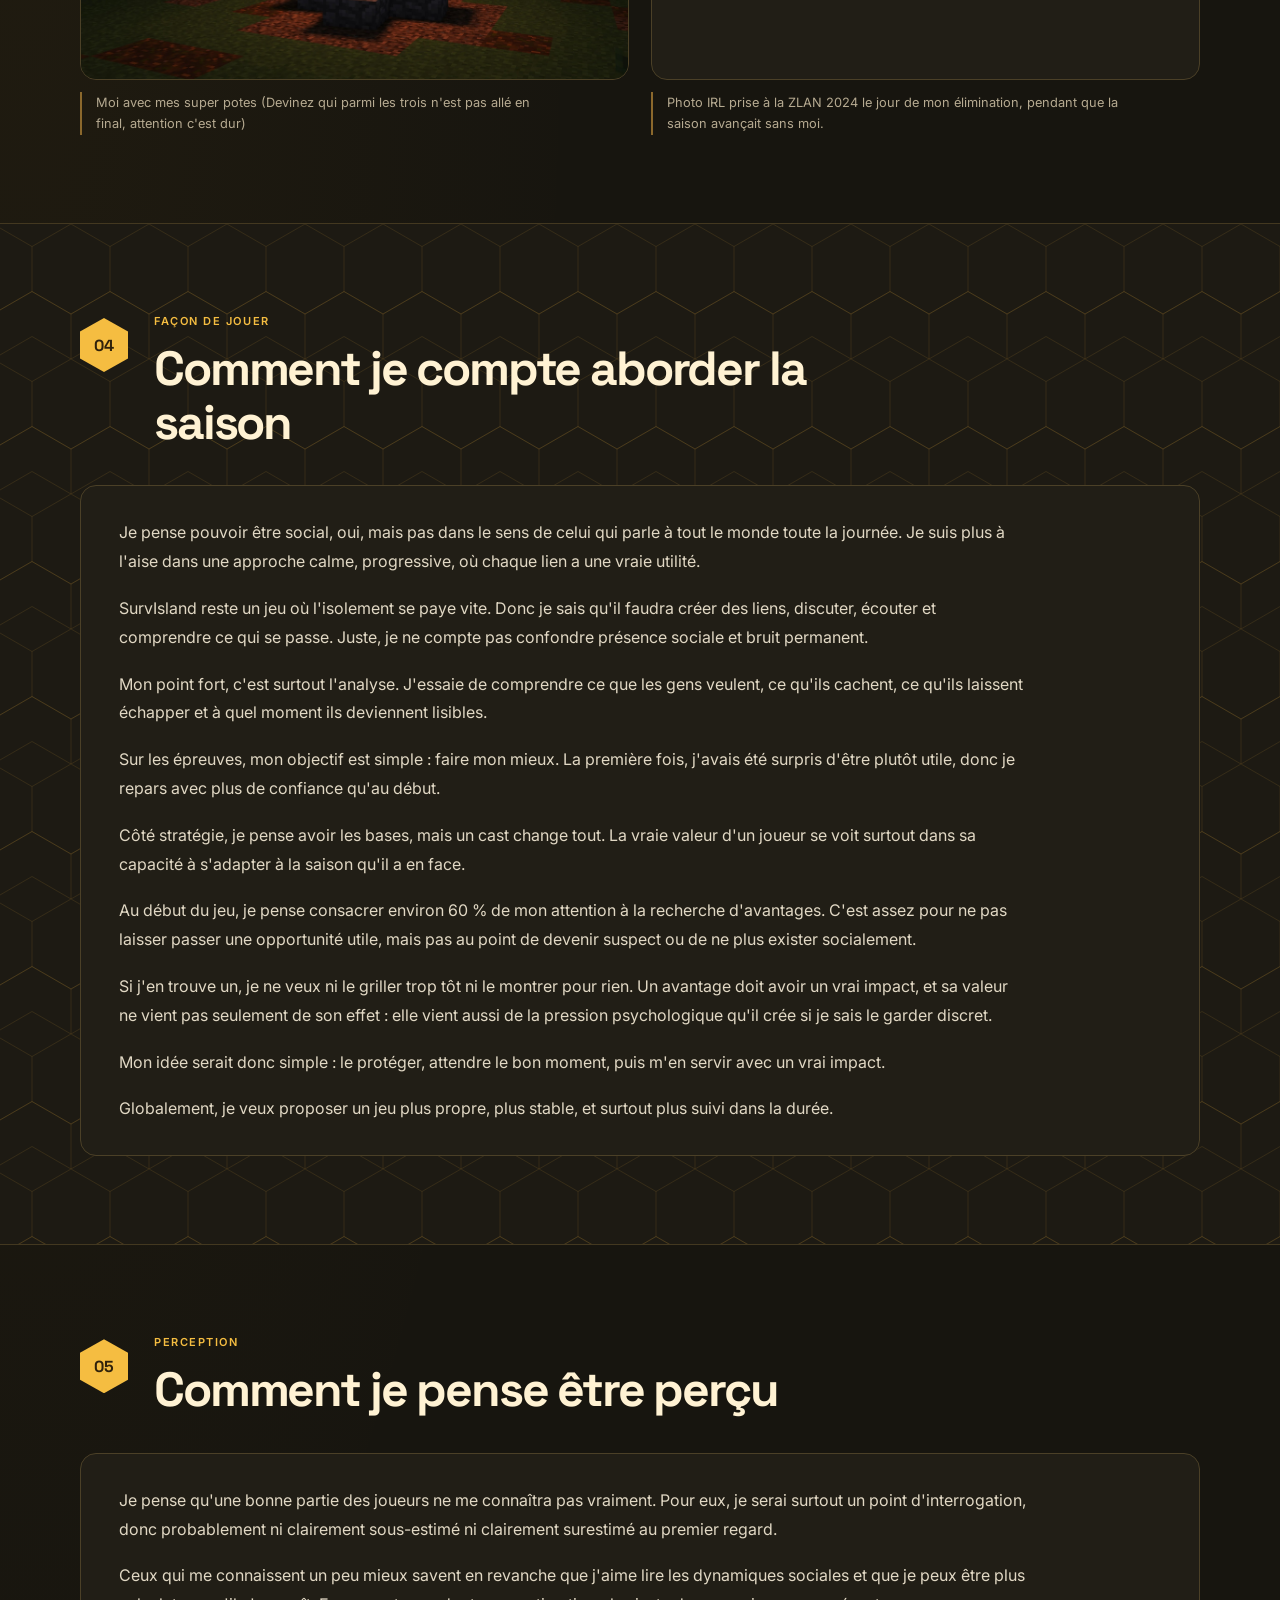
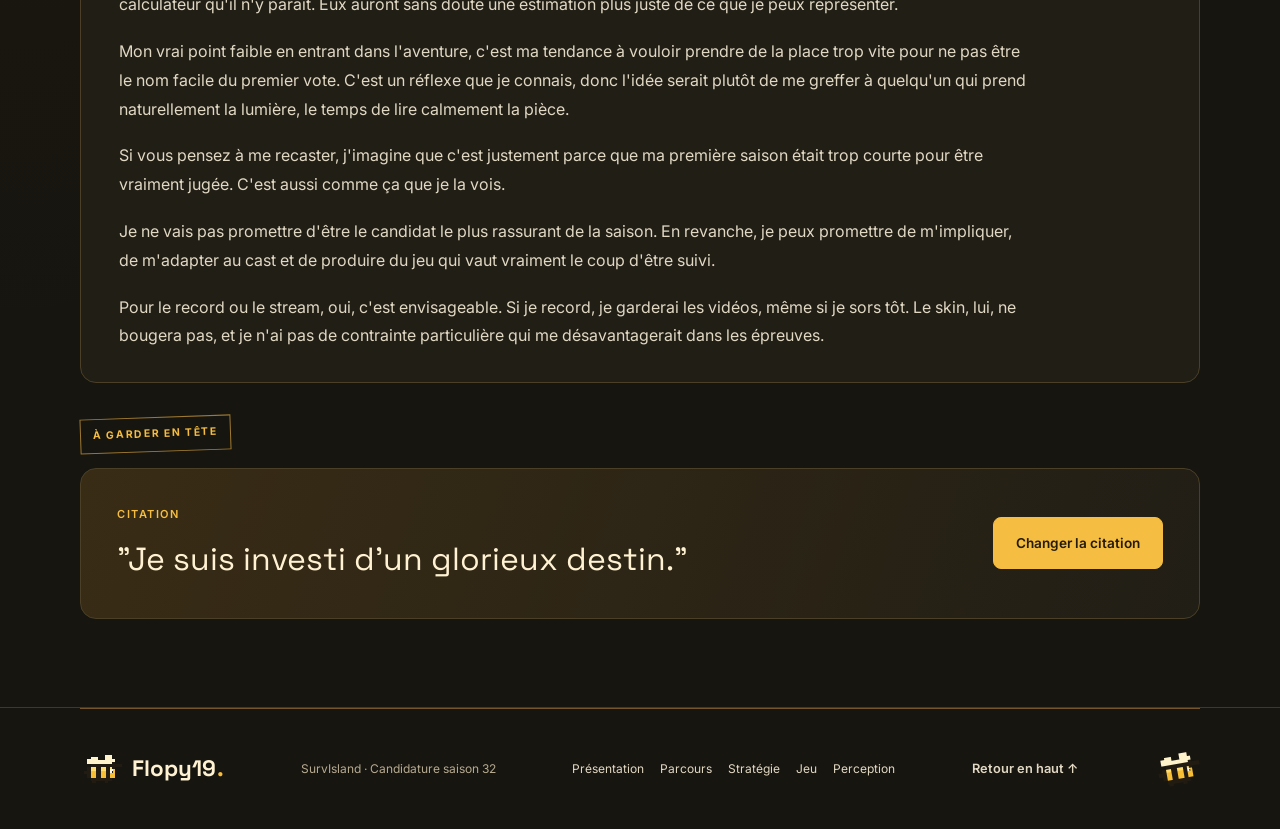
==== commit b1333107: "Ajout de la partie confessional" ====
--- a/index.html
+++ b/index.html
@@ -1,375 +1,520 @@
-<!DOCTYPE html>
+<!doctype html>
 <html lang="fr">
-<head>
-  <meta charset="UTF-8">
-  <meta name="viewport" content="width=device-width, initial-scale=1.0">
-  <title>Candidature de Flopy19 | SurvIsland</title>
-  <meta
-    name="description"
-    content="Page de candidature de Flopy19 pour SurvIsland : parcours, première saison, manière de jouer et envie de revenir."
-  >
-  <link rel="preconnect" href="https://fonts.googleapis.com">
-  <link rel="preconnect" href="https://fonts.gstatic.com" crossorigin>
-  <link
-    href="https://fonts.googleapis.com/css2?family=Cinzel:wght@500;700;800&family=Inter:wght@400;500;600;700&family=Press+Start+2P&display=swap"
-    rel="stylesheet"
-  >
-  <link rel="stylesheet" href="style.css">
-</head>
-<body>
-  <div class="page-glow" aria-hidden="true"></div>
-  <div class="embers" aria-hidden="true"></div>
-
-  <header class="hero section">
-    <div class="hero__backdrop" aria-hidden="true">
-      <div class="hero__sky"></div>
-      <div class="hero__moon"></div>
-      <div class="hero__stars"></div>
-      <div class="hero__ridge hero__ridge--far"></div>
-      <div class="hero__ridge hero__ridge--mid"></div>
-      <div class="hero__ridge hero__ridge--near"></div>
-      <div class="hero__shore"></div>
-      <div class="hero__campfire"></div>
+  <head>
+    <link rel="icon" type="image/svg+xml" href="assets/images/bee.svg" />
+    <meta charset="UTF-8" />
+    <meta name="viewport" content="width=device-width, initial-scale=1.0" />
+    <title>Candidature de Flopy19 | SurvIsland</title>
+    <meta
+      name="description"
+      content="Page de candidature de Flopy19 pour SurvIsland : parcours, première saison, manière de jouer et envie de revenir."
+    />
+    <link rel="preconnect" href="https://fonts.googleapis.com" />
+    <link rel="preconnect" href="https://fonts.gstatic.com" crossorigin />
+    <link
+      href="https://fonts.googleapis.com/css2?family=Space+Grotesk:wght@400;500;600;700&family=Inter:wght@400;500;600;700&family=Press+Start+2P&display=swap"
+      rel="stylesheet"
+    />
+    <link rel="stylesheet" href="style.css" />
+    <link rel="stylesheet" href="bee-theme.css" />
+  </head>
+  <body>
+    <div class="bee-ambient" aria-hidden="true">
+      <span></span><span></span><span></span><span></span>
     </div>
-    <div class="container hero__content">
-      <div class="hero__layout">
-        <div class="hero__copy">
-          <p class="eyebrow">Candidature SurvIsland</p>
-          <h1>Candidature de Flopy19</h1>
-        </div>
-
-        <div class="media-stack media-stack--hero">
-          <aside class="hero__media media-placeholder media-placeholder--hero media-placeholder--with-image" id="placeholder-hero">
-            <img
-              class="media-placeholder__image"
-              src="assets/images/flopy-epreuve-obstacle.png"
-              alt="Capture de Flopy19 pendant une épreuve d'obstacles sur SurvIsland."
+    <a class="skip-link" href="#dossier">Aller à la candidature</a>
+    <nav class="site-nav container" aria-label="Navigation principale">
+      <a class="brand" href="#accueil"
+        ><img
+          src="assets/images/bee.svg"
+          width="42"
+          height="36"
+          alt=""
+        />SurvIsland<span>.</span></a
+      >
+      <span class="season-tag">Saison 32</span>
+      <a class="nav-link" href="episodes.html">Le confessional ↗</a>
+    </nav>
+    <header class="hero section" id="accueil">
+      <div class="hero__backdrop" aria-hidden="true">
+        <div class="honeycomb"></div>
+        <img
+          class="hero__bee hero__bee--one"
+          src="assets/images/bee.svg"
+          alt=""
+        /><img
+          class="hero__bee hero__bee--two"
+          src="assets/images/bee.svg"
+          alt=""
+        />
+      </div>
+      <div class="container hero__content">
+        <div class="hero__layout">
+          <div class="hero__copy">
+            <p class="eyebrow">⬡ Nouvelle saison · Nouvelle ruche</p>
+            <h1>Candidature de <span>Flopy19.</span></h1>
+            <p class="hero__subtitle">Prêt à faire ma place dans la ruche.</p>
+            <p class="hero__hook">
+              Une première aventure trop courte. L’envie de revenir, de tisser
+              des liens et de piquer au bon moment.
+            </p>
+            <a class="btn hero__cta" href="#dossier"
+              >Découvrir ma candidature <span aria-hidden="true">↘</span></a
             >
-          </aside>
-          <p class="media-caption">
-            Capture en épreuve, j'étais à mon prime je crois !
-          </p>
+            <div class="hero__note">
+              ✦ Ancien de la saison 18 · De retour dans l’essaim
+            </div>
+          </div>
+
+          <div class="media-stack media-stack--hero">
+            <aside
+              class="hero__media media-placeholder media-placeholder--hero media-placeholder--with-image"
+              id="placeholder-hero"
+            >
+              <span class="photo-tag">Flopy19 / En épreuve</span>
+              <img
+                class="media-placeholder__image"
+                src="assets/images/flopy-epreuve-obstacle.png"
+                alt="Capture de Flopy19 pendant une épreuve d'obstacles sur SurvIsland."
+              />
+            </aside>
+            <p class="media-caption">
+              Capture en épreuve, j'étais à mon prime je crois !
+            </p>
+          </div>
         </div>
       </div>
+    </header>
+    <div class="season-ribbon" aria-hidden="true">
+      <span>LA RUCHE S’AGITE</span><span>✦</span
+      ><span>LES ALLIANCES SE TISSENT</span><span>✦</span
+      ><span>L’AVENTURE RECOMMENCE</span>
     </div>
-  </header>
-
-  <main id="dossier">
-    <section class="section">
-      <div class="container">
-        <div class="section-heading">
-          <p class="eyebrow">Présentation</p>
-          <h2>Qui je suis hors du jeu</h2>
+
+    <div class="container" style="padding-block: 32px">
+      <a class="btn" href="episodes.html"
+        >Suivre les épisodes · Réponses &amp; classement de confiance ↗</a
+      >
+    </div>
+    <main id="dossier">
+      <section class="section" id="presentation">
+        <div class="container">
+          <div class="section-heading">
+            <p class="eyebrow">Présentation</p>
+            <h2>Qui je suis hors du jeu</h2>
+          </div>
+
+          <div class="identity-strip">
+            <div class="identity-card">
+              <span class="identity-card__label">IRL</span>
+              <strong>Theo</strong>
+            </div>
+            <div class="identity-card">
+              <span class="identity-card__label">Pseudo</span>
+              <strong>Flopy19</strong>
+            </div>
+          </div>
+
+          <div class="panel panel--question">
+            <p class="panel__label">Question</p>
+            <p>
+              Qui es-tu en dehors du jeu ? Que fais-tu dans la vie ? Quels sont
+              tes passe-temps ?
+            </p>
+          </div>
+
+          <div class="panel">
+            <p>
+              Je m'appelle Theo et je travaille comme développeur dans une boîte
+              spécialisée dans les pièces de moto et de motoculture. En clair,
+              je passe mes journées à chercher pourquoi un truc bloque, à le
+              corriger, puis à découvrir qu'un autre problème attendait juste
+              derrière.
+            </p>
+            <p>
+              En dehors du boulot, je suis plutôt simple : soirées entre amis,
+              jeux de société, surtout ceux où il faut négocier, bluffer ou
+              trahir proprement, et beaucoup de jeu de rôle. Je fais du JDR
+              depuis environ six ans, comme joueur et comme maître du jeu.
+            </p>
+            <p>
+              Le JDR m'a appris à improviser, à gérer des groupes pas toujours
+              très stables, à lire les réactions des gens et à garder une info
+              utile pour le bon moment. Mine de rien, ce sont des réflexes qui
+              servent très bien dans un jeu social, et c'est probablement ce qui
+              me ressemble le plus.
+            </p>
+          </div>
+
+          <div class="media-row media-row--two">
+            <div class="media-stack">
+              <figure
+                class="media-placeholder media-placeholder--portrait media-placeholder--with-image"
+                id="placeholder-irl"
+              >
+                <img
+                  class="media-placeholder__image"
+                  src="assets/images/flopy-staff-closeup.png"
+                  alt="Capture en jeu de Flopy19 en gros plan dans le lobby."
+                  loading="lazy"
+                />
+              </figure>
+              <p class="media-caption">
+                Une capture de moi en jeu le jour de mon élimination (Prime du
+                gaming).
+              </p>
+            </div>
+
+            <div class="media-stack">
+              <figure
+                class="media-placeholder media-placeholder--portrait media-placeholder--with-image"
+                id="placeholder-skin"
+              >
+                <img
+                  class="media-placeholder__image"
+                  src="assets/images/flopy-fishing-render.png"
+                  alt="Render Minecraft de Flopy19 assis sur un îlot au soleil."
+                  loading="lazy"
+                />
+              </figure>
+              <p class="media-caption">
+                Moi avec une canne à pêche. (Vous avez la ref ou pas...)
+              </p>
+            </div>
+          </div>
         </div>
-
-        <div class="identity-strip">
-          <div class="identity-card">
-            <span class="identity-card__label">IRL</span>
-            <strong>Theo</strong>
-          </div>
-          <div class="identity-card">
-            <span class="identity-card__label">Pseudo</span>
-            <strong>Flopy19</strong>
+      </section>
+
+      <section class="section section--accent" id="parcours">
+        <div class="container">
+          <div class="section-heading">
+            <p class="eyebrow">Retour sur la saison 18</p>
+            <h2>Une première saison trop courte</h2>
+          </div>
+
+          <div class="panel">
+            <p>
+              J'ai participé à la saison 18 de SurvIsland, celle des Alliens.
+            </p>
+            <p>
+              Mon aventure a été courte, surtout à cause de deux absences de
+              suite. C'est frustrant, surtout parce que j'avais l'impression de
+              commencer à trouver ma place au moment où tout s'est arrêté.
+            </p>
+            <p>
+              Ce qui m'a marqué, c'est que même absent, j'avais encore un peu
+              d'impact sur la direction des votes. La première fois, j'échappe à
+              l'élimination. La deuxième, Clovis sort une idole au bon moment et
+              je saute à sa place.
+            </p>
+            <p>
+              Il y a aussi l'histoire du fil dans mon inventaire, qui aurait pu
+              servir à fabriquer des cannes à pêche. Disons que j'ai appris ce
+              jour-là qu'un simple bout de ficelle pouvait laisser une trace
+              presque aussi durable qu'une trahison.
+            </p>
+            <p>
+              Dans mes souvenirs, j'étais assez proche d'Ender et de Nora. Avec
+              Ender, on voyait vite l'intérêt de travailler ensemble. Avec Nora,
+              c'était plus instinctif, on s'est retrouvés un peu mis de côté au
+              départ, donc le lien s'est fait naturellement.
+            </p>
+            <p>
+              Dans le jeu, j'étais déjà dans une logique assez active. J'avais
+              envie de proposer des directions, de peser sur les premiers votes
+              et d'avoir de l'influence, même sans encore avoir la position
+              idéale pour l'assumer pleinement.
+            </p>
+            <p>
+              Cette première saison ne résume pas ce que je peux faire, mais
+              elle m'a appris un truc important : prendre le lead trop tôt peut
+              marcher, mais ça peut aussi te mettre direct dans le viseur.
+            </p>
+            <p>
+              En résumé : un passage bref, mais assez parlant pour me montrer ce
+              que je devais corriger.
+            </p>
+          </div>
+
+          <div class="media-row media-row--season">
+            <div class="media-stack">
+              <figure
+                class="media-placeholder media-placeholder--landscape media-placeholder--with-image"
+                id="placeholder-season"
+              >
+                <img
+                  class="media-placeholder__image"
+                  src="assets/images/survisland-cast-season18.png"
+                  alt="Capture de groupe des joueurs de la saison 18 de SurvIsland."
+                  loading="lazy"
+                />
+              </figure>
+              <p class="media-caption">
+                Une petite photo des conseils, vu qu'on y allait toutes les
+                semaines, c'était un peu notre deuxième maison.
+              </p>
+            </div>
+
+            <div class="media-stack">
+              <figure
+                class="media-placeholder media-placeholder--square media-placeholder--with-image"
+                id="placeholder-thread"
+              >
+                <img
+                  class="media-placeholder__image"
+                  src="assets/images/flopy-vs-clovis.png"
+                  alt="Montage Minecraft illustrant la rivalité entre Flopy19 et Clovis sur un ring."
+                  loading="lazy"
+                />
+              </figure>
+              <p class="media-caption">
+                Représentation de ma confrontation avec Clovis (Du moins dans ma
+                tête).
+              </p>
+            </div>
           </div>
         </div>
-
-        <div class="panel panel--question">
-          <p class="panel__label">Question</p>
-          <p>
-            Qui es-tu en dehors du jeu ? Que fais-tu dans la vie ? Quels sont tes passe-temps ?
-          </p>
+      </section>
+
+      <section class="section" id="strategie">
+        <div class="container">
+          <div class="section-heading">
+            <p class="eyebrow">Ce que je ferais autrement</p>
+            <h2>Ma façon de rejouer</h2>
+          </div>
+
+          <div class="panel">
+            <p>
+              Avec le recul, ma plus grosse erreur lors de ma première saison,
+              c'était de vouloir exister trop vite.
+            </p>
+            <p>
+              J'avais envie de jouer, de proposer, d'influencer, de prendre une
+              place tout de suite. Le problème, c'est que dans un jeu comme
+              SurvIsland, être visible trop tôt peut vite devenir un cadeau pour
+              les autres.
+            </p>
+            <p>
+              Cette fois, je veux surtout mieux gérer mon timing : prendre la
+              température, comprendre les groupes, puis m'installer sans me
+              mettre tout seul dans la lumière.
+            </p>
+            <p>
+              Les absences laissent forcément un goût d'inachevé. J'ai surtout
+              l'impression d'avoir quitté l'aventure avant d'avoir pu montrer ce
+              que je valais vraiment dans la durée. Et pour être totalement
+              honnête, la deuxième absence était la ZLAN, donc mon élimination
+              s'est aussi jouée pendant que j'étais IRL ailleurs.
+            </p>
+            <p>
+              Si je reviens, le but est simple : être là, tenir dans la durée,
+              et jouer avec plus de justesse que la première fois.
+            </p>
+          </div>
+
+          <div class="plan-grid">
+            <article class="plan-card">
+              <h3>Début discret</h3>
+              <p>
+                Observer, écouter, parler utile et éviter de se faire remarquer
+                pour rien.
+              </p>
+            </article>
+            <article class="plan-card">
+              <h3>Liens utiles</h3>
+              <p>
+                Comprendre qui parle à qui, avec qui il vaut mieux avancer, et
+                qui va trop vite.
+              </p>
+            </article>
+            <article class="plan-card plan-card--danger">
+              <h3>Choisir le bon moment</h3>
+              <p>
+                Quand il faudra agir, le faire proprement et sans prévenir tout
+                le monde.
+              </p>
+            </article>
+          </div>
+
+          <div class="media-row media-row--two">
+            <div class="media-stack">
+              <figure
+                class="media-placeholder media-placeholder--cinematic media-placeholder--with-image"
+                id="placeholder-camp"
+              >
+                <img
+                  class="media-placeholder__image"
+                  src="assets/images/survisland-campfire-night.png"
+                  alt="Scène nocturne SurvIsland autour d'un feu de camp."
+                  loading="lazy"
+                />
+              </figure>
+              <p class="media-caption">
+                Moi avec mes super potes (Devinez qui parmi les trois n'est pas
+                allé en final, attention c'est dur)
+              </p>
+            </div>
+
+            <div class="media-stack">
+              <figure
+                class="media-placeholder media-placeholder--portrait media-placeholder--with-image"
+                id="placeholder-zlan"
+              >
+                <img
+                  class="media-placeholder__image"
+                  src="assets/images/flopy-zlan-elimination-day.png"
+                  alt="Photo IRL de Theo à la ZLAN le jour de son élimination sur SurvIsland."
+                  loading="lazy"
+                />
+              </figure>
+              <p class="media-caption">
+                Photo IRL prise à la ZLAN 2024 le jour de mon élimination,
+                pendant que la saison avançait sans moi.
+              </p>
+            </div>
+          </div>
         </div>
-
-        <div class="panel">
-          <p>
-            Je m'appelle Theo et je travaille comme développeur dans une boîte spécialisée dans les pièces de moto et de motoculture.
-            En clair, je passe mes journées à chercher pourquoi un truc bloque, à le corriger, puis à découvrir qu'un autre problème attendait juste derrière.
-          </p>
-          <p>
-            En dehors du boulot, je suis plutôt simple : soirées entre amis, jeux de société, surtout ceux où il faut négocier, bluffer ou trahir proprement, et beaucoup de jeu de rôle.
-            Je fais du JDR depuis environ six ans, comme joueur et comme maître du jeu.
-          </p>
-          <p>
-            Le JDR m'a appris à improviser, à gérer des groupes pas toujours très stables, à lire les réactions des gens et à garder une info utile pour le bon moment.
-            Mine de rien, ce sont des réflexes qui servent très bien dans un jeu social, et c'est probablement ce qui me ressemble le plus.
-          </p>
+      </section>
+
+      <section class="section section--accent" id="jeu">
+        <div class="container">
+          <div class="section-heading">
+            <p class="eyebrow">Façon de jouer</p>
+            <h2>Comment je compte aborder la saison</h2>
+          </div>
+
+          <div class="panel">
+            <p>
+              Je pense pouvoir être social, oui, mais pas dans le sens de celui
+              qui parle à tout le monde toute la journée. Je suis plus à l'aise
+              dans une approche calme, progressive, où chaque lien a une vraie
+              utilité.
+            </p>
+            <p>
+              SurvIsland reste un jeu où l'isolement se paye vite. Donc je sais
+              qu'il faudra créer des liens, discuter, écouter et comprendre ce
+              qui se passe. Juste, je ne compte pas confondre présence sociale
+              et bruit permanent.
+            </p>
+            <p>
+              Mon point fort, c'est surtout l'analyse. J'essaie de comprendre ce
+              que les gens veulent, ce qu'ils cachent, ce qu'ils laissent
+              échapper et à quel moment ils deviennent lisibles.
+            </p>
+            <p>
+              Sur les épreuves, mon objectif est simple : faire mon mieux. La
+              première fois, j'avais été surpris d'être plutôt utile, donc je
+              repars avec plus de confiance qu'au début.
+            </p>
+            <p>
+              Côté stratégie, je pense avoir les bases, mais un cast change
+              tout. La vraie valeur d'un joueur se voit surtout dans sa capacité
+              à s'adapter à la saison qu'il a en face.
+            </p>
+            <p>
+              Au début du jeu, je pense consacrer environ 60 % de mon attention
+              à la recherche d'avantages. C'est assez pour ne pas laisser passer
+              une opportunité utile, mais pas au point de devenir suspect ou de
+              ne plus exister socialement.
+            </p>
+            <p>
+              Si j'en trouve un, je ne veux ni le griller trop tôt ni le montrer
+              pour rien. Un avantage doit avoir un vrai impact, et sa valeur ne
+              vient pas seulement de son effet : elle vient aussi de la pression
+              psychologique qu'il crée si je sais le garder discret.
+            </p>
+            <p>
+              Mon idée serait donc simple : le protéger, attendre le bon moment,
+              puis m'en servir avec un vrai impact.
+            </p>
+            <p>
+              Globalement, je veux proposer un jeu plus propre, plus stable, et
+              surtout plus suivi dans la durée.
+            </p>
+          </div>
         </div>
-
-        <div class="media-row media-row--two">
-          <div class="media-stack">
-            <figure class="media-placeholder media-placeholder--portrait media-placeholder--with-image" id="placeholder-irl">
-              <img
-                class="media-placeholder__image"
-                src="assets/images/flopy-staff-closeup.png"
-                alt="Capture en jeu de Flopy19 en gros plan dans le lobby."
-                loading="lazy"
-              >
-            </figure>
-            <p class="media-caption">
-              Une capture de moi en jeu le jour de mon élimination (Prime du gaming).
-            </p>
-          </div>
-
-          <div class="media-stack">
-            <figure class="media-placeholder media-placeholder--portrait media-placeholder--with-image" id="placeholder-skin">
-              <img
-                class="media-placeholder__image"
-                src="assets/images/flopy-fishing-render.png"
-                alt="Render Minecraft de Flopy19 assis sur un îlot au soleil."
-                loading="lazy"
-              >
-            </figure>
-            <p class="media-caption">
-              Moi avec une canne à pêche. (Vous avez la ref ou pas...)
-            </p>
+      </section>
+
+      <section class="section" id="perception">
+        <div class="container">
+          <div class="section-heading">
+            <p class="eyebrow">Perception</p>
+            <h2>Comment je pense être perçu</h2>
+          </div>
+
+          <div class="panel">
+            <p>
+              Je pense qu'une bonne partie des joueurs ne me connaîtra pas
+              vraiment. Pour eux, je serai surtout un point d'interrogation,
+              donc probablement ni clairement sous-estimé ni clairement
+              surestimé au premier regard.
+            </p>
+            <p>
+              Ceux qui me connaissent un peu mieux savent en revanche que j'aime
+              lire les dynamiques sociales et que je peux être plus calculateur
+              qu'il n'y paraît. Eux auront sans doute une estimation plus juste
+              de ce que je peux représenter.
+            </p>
+            <p>
+              Mon vrai point faible en entrant dans l'aventure, c'est ma
+              tendance à vouloir prendre de la place trop vite pour ne pas être
+              le nom facile du premier vote. C'est un réflexe que je connais,
+              donc l'idée serait plutôt de me greffer à quelqu'un qui prend
+              naturellement la lumière, le temps de lire calmement la pièce.
+            </p>
+            <p>
+              Si vous pensez à me recaster, j'imagine que c'est justement parce
+              que ma première saison était trop courte pour être vraiment jugée.
+              C'est aussi comme ça que je la vois.
+            </p>
+            <p>
+              Je ne vais pas promettre d'être le candidat le plus rassurant de
+              la saison. En revanche, je peux promettre de m'impliquer, de
+              m'adapter au cast et de produire du jeu qui vaut vraiment le coup
+              d'être suivi.
+            </p>
+            <p>
+              Pour le record ou le stream, oui, c'est envisageable. Si je
+              record, je garderai les vidéos, même si je sors tôt. Le skin, lui,
+              ne bougera pas, et je n'ai pas de contrainte particulière qui me
+              désavantagerait dans les épreuves.
+            </p>
+          </div>
+
+          <div class="stamp">À GARDER EN TÊTE</div>
+          <div class="quote-box">
+            <div>
+              <p class="quote-box__label">Citation</p>
+              <blockquote id="quoteText" aria-live="polite">
+                "Je suis investi d'un glorieux destin."
+              </blockquote>
+            </div>
+            <div class="quote-box__actions">
+              <button class="btn" id="newQuoteButton" type="button">
+                Changer la citation
+              </button>
+            </div>
           </div>
         </div>
-
-      </div>
-    </section>
-
-    <section class="section section--accent">
-      <div class="container">
-        <div class="section-heading">
-          <p class="eyebrow">Retour sur la saison 18</p>
-          <h2>Une première saison trop courte</h2>
-        </div>
-
-        <div class="panel">
-          <p>J'ai participé à la saison 18 de SurvIsland, celle des Alliens.</p>
-          <p>
-            Mon aventure a été courte, surtout à cause de deux absences de suite.
-            C'est frustrant, surtout parce que j'avais l'impression de commencer à trouver ma place au moment où tout s'est arrêté.
-          </p>
-          <p>
-            Ce qui m'a marqué, c'est que même absent, j'avais encore un peu d'impact sur la direction des votes.
-            La première fois, j'échappe à l'élimination. La deuxième, Clovis sort une idole au bon moment et je saute à sa place.
-          </p>
-          <p>
-            Il y a aussi l'histoire du fil dans mon inventaire, qui aurait pu servir à fabriquer des cannes à pêche.
-            Disons que j'ai appris ce jour-là qu'un simple bout de ficelle pouvait laisser une trace presque aussi durable qu'une trahison.
-          </p>
-          <p>
-            Dans mes souvenirs, j'étais assez proche d'Ender et de Nora.
-            Avec Ender, on voyait vite l'intérêt de travailler ensemble.
-            Avec Nora, c'était plus instinctif, on s'est retrouvés un peu mis de côté au départ, donc le lien s'est fait naturellement.
-          </p>
-          <p>
-            Dans le jeu, j'étais déjà dans une logique assez active.
-            J'avais envie de proposer des directions, de peser sur les premiers votes et d'avoir de l'influence, même sans encore avoir la position idéale pour l'assumer pleinement.
-          </p>
-          <p>
-            Cette première saison ne résume pas ce que je peux faire, mais elle m'a appris un truc important :
-            prendre le lead trop tôt peut marcher, mais ça peut aussi te mettre direct dans le viseur.
-          </p>
-          <p>En résumé : un passage bref, mais assez parlant pour me montrer ce que je devais corriger.</p>
-        </div>
-
-        <div class="media-row media-row--season">
-          <div class="media-stack">
-            <figure class="media-placeholder media-placeholder--landscape media-placeholder--with-image" id="placeholder-season">
-              <img
-                class="media-placeholder__image"
-                src="assets/images/survisland-cast-season18.png"
-                alt="Capture de groupe des joueurs de la saison 18 de SurvIsland."
-                loading="lazy"
-              >
-            </figure>
-            <p class="media-caption">
-              Une petite photo des conseils, vu qu'on y allait toutes les semaines, c'était un peu notre deuxième maison.
-            </p>
-          </div>
-
-          <div class="media-stack">
-            <figure class="media-placeholder media-placeholder--square media-placeholder--with-image" id="placeholder-thread">
-              <img
-                class="media-placeholder__image"
-                src="assets/images/flopy-vs-clovis.png"
-                alt="Montage Minecraft illustrant la rivalité entre Flopy19 et Clovis sur un ring."
-                loading="lazy"
-              >
-            </figure>
-            <p class="media-caption">
-              Représentation de ma confrontation avec Clovis (Du moins dans ma tête).
-            </p>
-          </div>
-        </div>
-
-      </div>
-    </section>
-
-    <section class="section">
-      <div class="container">
-        <div class="section-heading">
-          <p class="eyebrow">Ce que je ferais autrement</p>
-          <h2>Ma façon de rejouer</h2>
-        </div>
-
-        <div class="panel">
-          <p>
-            Avec le recul, ma plus grosse erreur lors de ma première saison, c'était de vouloir exister trop vite.
-          </p>
-          <p>
-            J'avais envie de jouer, de proposer, d'influencer, de prendre une place tout de suite.
-            Le problème, c'est que dans un jeu comme SurvIsland, être visible trop tôt peut vite devenir un cadeau pour les autres.
-          </p>
-          <p>
-            Cette fois, je veux surtout mieux gérer mon timing :
-            prendre la température, comprendre les groupes, puis m'installer sans me mettre tout seul dans la lumière.
-          </p>
-          <p>
-            Les absences laissent forcément un goût d'inachevé.
-            J'ai surtout l'impression d'avoir quitté l'aventure avant d'avoir pu montrer ce que je valais vraiment dans la durée.
-            Et pour être totalement honnête, la deuxième absence était la ZLAN, donc mon élimination s'est aussi jouée pendant que j'étais IRL ailleurs.
-          </p>
-          <p>
-            Si je reviens, le but est simple : être là, tenir dans la durée, et jouer avec plus de justesse que la première fois.
-          </p>
-        </div>
-
-        <div class="plan-grid">
-          <article class="plan-card">
-            <h3>Début discret</h3>
-            <p>Observer, écouter, parler utile et éviter de se faire remarquer pour rien.</p>
-          </article>
-          <article class="plan-card">
-            <h3>Liens utiles</h3>
-            <p>Comprendre qui parle à qui, avec qui il vaut mieux avancer, et qui va trop vite.</p>
-          </article>
-          <article class="plan-card plan-card--danger">
-            <h3>Choisir le bon moment</h3>
-            <p>Quand il faudra agir, le faire proprement et sans prévenir tout le monde.</p>
-          </article>
-        </div>
-
-        <div class="media-row media-row--two">
-          <div class="media-stack">
-            <figure class="media-placeholder media-placeholder--cinematic media-placeholder--with-image" id="placeholder-camp">
-              <img
-                class="media-placeholder__image"
-                src="assets/images/survisland-campfire-night.png"
-                alt="Scène nocturne SurvIsland autour d'un feu de camp."
-                loading="lazy"
-              >
-            </figure>
-            <p class="media-caption">
-              Moi avec mes super potes (Devinez qui parmi les trois n'est pas allé en final, attention c'est dur)
-            </p>
-          </div>
-
-          <div class="media-stack">
-            <figure class="media-placeholder media-placeholder--portrait media-placeholder--with-image" id="placeholder-zlan">
-              <img
-                class="media-placeholder__image"
-                src="assets/images/flopy-zlan-elimination-day.png"
-                alt="Photo IRL de Theo à la ZLAN le jour de son élimination sur SurvIsland."
-                loading="lazy"
-              >
-            </figure>
-            <p class="media-caption">
-              Photo IRL prise à la ZLAN 2024 le jour de mon élimination, pendant que la saison avançait sans moi.
-            </p>
-          </div>
-        </div>
-
-      </div>
-    </section>
-
-    <section class="section section--accent">
-      <div class="container">
-        <div class="section-heading">
-          <p class="eyebrow">Façon de jouer</p>
-          <h2>Comment je compte aborder la saison</h2>
-        </div>
-
-        <div class="panel">
-          <p>
-            Je pense pouvoir être social, oui, mais pas dans le sens de celui qui parle à tout le monde toute la journée.
-            Je suis plus à l'aise dans une approche calme, progressive, où chaque lien a une vraie utilité.
-          </p>
-          <p>
-            SurvIsland reste un jeu où l'isolement se paye vite.
-            Donc je sais qu'il faudra créer des liens, discuter, écouter et comprendre ce qui se passe.
-            Juste, je ne compte pas confondre présence sociale et bruit permanent.
-          </p>
-          <p>
-            Mon point fort, c'est surtout l'analyse.
-            J'essaie de comprendre ce que les gens veulent, ce qu'ils cachent, ce qu'ils laissent échapper et à quel moment ils deviennent lisibles.
-          </p>
-          <p>
-            Sur les épreuves, mon objectif est simple : faire mon mieux.
-            La première fois, j'avais été surpris d'être plutôt utile, donc je repars avec plus de confiance qu'au début.
-          </p>
-          <p>
-            Côté stratégie, je pense avoir les bases, mais un cast change tout.
-            La vraie valeur d'un joueur se voit surtout dans sa capacité à s'adapter à la saison qu'il a en face.
-          </p>
-          <p>
-            Au début du jeu, je pense consacrer environ 60 % de mon attention à la recherche d'avantages.
-            C'est assez pour ne pas laisser passer une opportunité utile, mais pas au point de devenir suspect ou de ne plus exister socialement.
-          </p>
-          <p>
-            Si j'en trouve un, je ne veux ni le griller trop tôt ni le montrer pour rien.
-            Un avantage doit avoir un vrai impact, et sa valeur ne vient pas seulement de son effet : elle vient aussi de la pression psychologique qu'il crée si je sais le garder discret.
-          </p>
-          <p>
-            Mon idée serait donc simple : le protéger, attendre le bon moment, puis m'en servir avec un vrai impact.
-          </p>
-          <p>
-            Globalement, je veux proposer un jeu plus propre, plus stable, et surtout plus suivi dans la durée.
-          </p>
-        </div>
-
-      </div>
-    </section>
-
-    <section class="section">
-      <div class="container">
-        <div class="section-heading">
-          <p class="eyebrow">Perception</p>
-          <h2>Comment je pense être perçu</h2>
-        </div>
-
-        <div class="panel">
-          <p>
-            Je pense qu'une bonne partie des joueurs ne me connaîtra pas vraiment.
-            Pour eux, je serai surtout un point d'interrogation, donc probablement ni clairement sous-estimé ni clairement surestimé au premier regard.
-          </p>
-          <p>
-            Ceux qui me connaissent un peu mieux savent en revanche que j'aime lire les dynamiques sociales et que je peux être plus calculateur qu'il n'y paraît.
-            Eux auront sans doute une estimation plus juste de ce que je peux représenter.
-          </p>
-          <p>
-            Mon vrai point faible en entrant dans l'aventure, c'est ma tendance à vouloir prendre de la place trop vite pour ne pas être le nom facile du premier vote.
-            C'est un réflexe que je connais, donc l'idée serait plutôt de me greffer à quelqu'un qui prend naturellement la lumière, le temps de lire calmement la pièce.
-          </p>
-          <p>
-            Si vous pensez à me recaster, j'imagine que c'est justement parce que ma première saison était trop courte pour être vraiment jugée.
-            C'est aussi comme ça que je la vois.
-          </p>
-          <p>
-            Je ne vais pas promettre d'être le candidat le plus rassurant de la saison.
-            En revanche, je peux promettre de m'impliquer, de m'adapter au cast et de produire du jeu qui vaut vraiment le coup d'être suivi.
-          </p>
-          <p>
-            Pour le record ou le stream, oui, c'est envisageable.
-            Si je record, je garderai les vidéos, même si je sors tôt. Le skin, lui, ne bougera pas, et je n'ai pas de contrainte particulière qui me désavantagerait dans les épreuves.
-          </p>
-        </div>
-
-        <div class="stamp">À GARDER EN TÊTE</div>
-        <div class="quote-box">
-          <div>
-            <p class="quote-box__label">Citation</p>
-            <blockquote id="quoteText">"Je suis investi d'un glorieux destin."</blockquote>
-          </div>
-          <div class="quote-box__actions">
-            <button class="btn" id="newQuoteButton" type="button">Changer la citation</button>
-          </div>
-        </div>
-      </div>
-    </section>
-  </main>
-  <script src="script.js"></script>
-</body>
+      </section>
+    </main>
+    <footer class="site-footer container">
+      <a class="brand" href="#accueil"
+        ><img
+          src="assets/images/bee.svg"
+          width="42"
+          height="36"
+          alt=""
+        />Flopy19<span>.</span></a
+      >
+      <p>SurvIsland · Candidature saison 32</p>
+      <nav aria-label="Sections du dossier">
+        <a href="#presentation">Présentation</a><a href="#parcours">Parcours</a
+        ><a href="#strategie">Stratégie</a><a href="#jeu">Jeu</a
+        ><a href="#perception">Perception</a>
+      </nav>
+      <a class="nav-link" href="#accueil">Retour en haut ↑</a>
+    </footer>
+    <script src="script.js"></script>
+  </body>
 </html>
--- a/style.css
+++ b/style.css
@@ -1,882 +1,734 @@
-:root {
-  --bg-night: #061014;
-  --panel: rgba(9, 22, 22, 0.78);
-  --line: rgba(214, 191, 145, 0.2);
-  --line-strong: rgba(234, 206, 147, 0.4);
-  --sand: #e4cf9e;
-  --reef: #7ab4c3;
-  --ember: #ff8b4d;
-  --text: #f4efdf;
-  --muted: #c7c0ae;
-  --shadow: 0 24px 48px rgba(0, 0, 0, 0.34);
-  --radius-lg: 18px;
-}
-
+﻿:root {
+  color-scheme: dark;
+  --bg: #17150f;
+  --panel: #211e16;
+  --honey: #f5bd41;
+  --cream: #fff2d3;
+  --text: #e1d8c4;
+  --muted: #b6aa91;
+  --line: #4b4027;
+  --radius: 16px;
+}
 * {
   box-sizing: border-box;
 }
-
 html {
   scroll-behavior: smooth;
-  background: var(--bg-night);
-}
-
+  scroll-padding-top: 28px;
+  background: var(--bg);
+}
 body {
   margin: 0;
   min-width: 320px;
+  color: var(--text);
   font-family: "Inter", sans-serif;
-  color: var(--text);
-  line-height: 1.68;
-  overflow-x: hidden;
-  background:
-    radial-gradient(circle at top, rgba(122, 180, 195, 0.12), transparent 30%),
-    radial-gradient(circle at 20% 20%, rgba(109, 143, 91, 0.12), transparent 28%),
-    linear-gradient(180deg, #0e2330 0%, #081318 30%, #071012 65%, #04090b 100%);
-}
-
-body::before {
-  content: "";
-  position: fixed;
-  inset: 0;
-  pointer-events: none;
-  opacity: 0.2;
-  background-image:
-    linear-gradient(rgba(255, 255, 255, 0.025) 1px, transparent 1px),
-    linear-gradient(90deg, rgba(255, 255, 255, 0.025) 1px, transparent 1px);
-  background-size: 28px 28px;
-}
-
+  line-height: 1.8;
+  background: var(--bg);
+}
 body::after {
   content: "";
   position: fixed;
   top: 0;
   left: 0;
   width: calc(var(--scroll-progress, 0) * 1%);
-  height: 4px;
+  height: 3px;
   z-index: 40;
-  background: linear-gradient(90deg, var(--reef), var(--sand), var(--ember));
-  box-shadow: 0 0 18px rgba(122, 180, 195, 0.25);
-}
-
-.page-glow,
-.embers {
+  background: var(--honey);
+}
+::selection {
+  background: var(--honey);
+  color: var(--bg);
+}
+a {
+  color: inherit;
+}
+:focus-visible {
+  outline: 3px solid var(--honey);
+  outline-offset: 6px;
+}
+.container {
+  width: min(1120px, calc(100% - 64px));
+  margin-inline: auto;
+}
+.skip-link {
   position: fixed;
-  inset: 0;
-  pointer-events: none;
-  z-index: -1;
-}
-
-.page-glow {
-  background:
-    radial-gradient(circle at 12% 18%, rgba(122, 180, 195, 0.1), transparent 24%),
-    radial-gradient(circle at 82% 14%, rgba(255, 139, 77, 0.08), transparent 18%),
-    radial-gradient(circle at 50% 86%, rgba(228, 207, 158, 0.08), transparent 20%);
-}
-
-.embers {
-  opacity: 0.55;
-  background-image:
-    radial-gradient(circle at 16% 74%, rgba(255, 139, 77, 0.28) 0 2px, transparent 3px),
-    radial-gradient(circle at 27% 70%, rgba(228, 207, 158, 0.25) 0 2px, transparent 3px),
-    radial-gradient(circle at 61% 76%, rgba(255, 139, 77, 0.22) 0 3px, transparent 4px),
-    radial-gradient(circle at 82% 71%, rgba(228, 207, 158, 0.24) 0 2px, transparent 3px);
-  animation: emberFloat 10s linear infinite;
-}
-
-.container {
-  width: min(1120px, calc(100% - 32px));
-  margin: 0 auto;
-}
-
+  top: 8px;
+  left: 16px;
+  z-index: 50;
+  padding: 12px 20px;
+  color: var(--bg);
+  background: var(--honey);
+  transform: translateY(-160%);
+}
+.skip-link:focus {
+  transform: none;
+}
+.site-nav {
+  min-height: 96px;
+  display: flex;
+  align-items: center;
+  justify-content: space-between;
+  gap: 24px;
+  border-bottom: 1px solid var(--line);
+}
+.brand {
+  display: inline-flex;
+  align-items: center;
+  gap: 10px;
+  font-family: "Space Grotesk", sans-serif;
+  font-size: 1.4rem;
+  font-weight: 700;
+  text-decoration: none;
+  color: var(--cream);
+}
+.brand span {
+  color: var(--honey);
+  margin-left: -9px;
+}
+.brand img {
+  image-rendering: pixelated;
+}
+.season-tag {
+  padding: 5px 14px;
+  border: 1px solid var(--line);
+  border-radius: 99px;
+  color: var(--honey);
+  font-size: 0.7rem;
+  letter-spacing: 0.15em;
+  text-transform: uppercase;
+}
+.nav-link {
+  font-size: 0.8rem;
+  text-decoration: none;
+  font-weight: 600;
+}
+.nav-link:hover,
+.site-footer nav a:hover {
+  color: var(--honey);
+}
 .section {
   position: relative;
   padding: 88px 0;
 }
-
-.section::before {
-  content: "";
-  position: absolute;
-  top: 0;
-  left: 50%;
-  width: min(1120px, calc(100% - 32px));
-  height: 1px;
-  transform: translateX(-50%);
-  background: linear-gradient(90deg, transparent, rgba(122, 180, 195, 0.2), transparent);
-}
-
-.section--accent {
-  background: linear-gradient(180deg, rgba(8, 18, 22, 0.36), rgba(8, 18, 22, 0.08));
-}
-
 .hero {
-  min-height: 100svh;
-  display: grid;
-  align-items: center;
-  padding: 88px 0 92px;
   overflow: hidden;
-  background: linear-gradient(180deg, rgba(6, 14, 20, 0.08), rgba(4, 9, 12, 0.58) 70%, rgba(4, 9, 12, 0.82) 100%);
-}
-
-.hero::before {
-  content: "";
-  position: absolute;
-  inset: auto 0 0;
-  height: 220px;
-  background: linear-gradient(180deg, transparent, rgba(3, 8, 10, 0.9));
-  pointer-events: none;
-}
-
+  padding: 80px 0 92px;
+  background: radial-gradient(ellipse at 85% 38%, #8e602124, transparent 60%);
+}
 .hero__backdrop {
   position: absolute;
   inset: 0;
-  overflow: hidden;
-}
-
-.hero__sky,
-.hero__moon,
-.hero__stars,
-.hero__ridge,
-.hero__shore,
-.hero__campfire {
+  pointer-events: none;
+}
+.honeycomb {
   position: absolute;
-}
-
-.hero__sky {
-  inset: 0;
-  background:
-    radial-gradient(circle at var(--hero-x, 50%) 18%, rgba(122, 180, 195, 0.18), transparent 24%),
-    linear-gradient(180deg, #163c51 0%, #0d2634 24%, #0b1820 54%, #061014 100%);
-}
-
-.hero__moon {
-  top: 84px;
-  right: 13%;
-  width: 132px;
-  height: 132px;
-  border-radius: 50%;
-  background:
-    radial-gradient(circle at 35% 35%, #fff8de 0%, #f2dca6 42%, rgba(242, 220, 166, 0.06) 68%, transparent 74%);
-  box-shadow:
-    0 0 0 24px rgba(242, 220, 166, 0.04),
-    0 0 48px rgba(242, 220, 166, 0.22);
-  transform: translate3d(calc((var(--hero-x, 50) - 50) * 0.12px), calc((var(--hero-y, 50) - 50) * 0.08px), 0);
-}
-
-.hero__stars {
-  inset: 0;
-  opacity: 0.7;
-  background-image:
-    radial-gradient(circle at 12% 18%, rgba(255, 255, 255, 0.9) 0 1px, transparent 2px),
-    radial-gradient(circle at 24% 10%, rgba(255, 255, 255, 0.65) 0 1px, transparent 2px),
-    radial-gradient(circle at 37% 22%, rgba(255, 255, 255, 0.75) 0 1px, transparent 2px),
-    radial-gradient(circle at 48% 12%, rgba(255, 255, 255, 0.85) 0 1px, transparent 2px),
-    radial-gradient(circle at 62% 18%, rgba(255, 255, 255, 0.85) 0 1px, transparent 2px),
-    radial-gradient(circle at 74% 9%, rgba(255, 255, 255, 0.7) 0 1px, transparent 2px),
-    radial-gradient(circle at 83% 21%, rgba(255, 255, 255, 0.8) 0 1px, transparent 2px);
-  animation: starPulse 7s ease-in-out infinite alternate;
-}
-
-.hero__ridge {
-  left: -10%;
-  width: 120%;
-  border-radius: 50%;
-  transform: translate3d(calc((var(--hero-x, 50) - 50) * 0.04px), 0, 0);
-}
-
-.hero__ridge--far {
-  bottom: 25%;
-  height: 230px;
-  background:
-    radial-gradient(circle at 20% 20%, rgba(122, 180, 195, 0.12), transparent 24%),
-    linear-gradient(180deg, rgba(22, 54, 59, 0.88), rgba(8, 19, 22, 0.94));
-  clip-path: polygon(0 100%, 0 66%, 8% 60%, 18% 68%, 25% 55%, 38% 70%, 51% 50%, 64% 64%, 78% 48%, 89% 60%, 100% 54%, 100% 100%);
-}
-
-.hero__ridge--mid {
-  bottom: 15%;
-  height: 280px;
-  background: linear-gradient(180deg, rgba(16, 38, 33, 0.92), rgba(7, 16, 16, 0.96));
-  clip-path: polygon(0 100%, 0 72%, 13% 56%, 22% 70%, 34% 50%, 43% 62%, 56% 44%, 66% 58%, 78% 40%, 86% 52%, 100% 46%, 100% 100%);
-}
-
-.hero__ridge--near {
-  bottom: 4%;
-  height: 200px;
-  background: linear-gradient(180deg, rgba(9, 22, 18, 0.98), rgba(3, 8, 9, 1));
-  clip-path: polygon(0 100%, 0 78%, 11% 72%, 23% 82%, 36% 66%, 50% 88%, 63% 68%, 72% 74%, 85% 62%, 100% 70%, 100% 100%);
-}
-
-.hero__shore {
-  left: 0;
-  right: 0;
-  bottom: 0;
-  height: 120px;
-  background:
-    linear-gradient(180deg, rgba(6, 12, 13, 0), rgba(5, 11, 12, 0.94) 58%),
-    radial-gradient(circle at 50% 0, rgba(228, 207, 158, 0.14), transparent 38%);
-}
-
-.hero__campfire {
-  left: 50%;
-  bottom: 10%;
-  width: 180px;
-  height: 180px;
-  transform: translateX(-50%) translate3d(calc((var(--hero-x, 50) - 50) * 0.08px), 0, 0);
-  background:
-    radial-gradient(circle at 50% 58%, rgba(255, 139, 77, 0.9) 0 10px, rgba(255, 139, 77, 0.5) 16px, transparent 42px),
-    radial-gradient(circle at 50% 66%, rgba(228, 207, 158, 0.22), transparent 62px);
-  filter: blur(0.2px);
-}
-
-.hero__campfire::before,
-.hero__campfire::after {
-  content: "";
+  inset: 0 0 0 40%;
+  background: url("assets/images/honeycomb.svg");
+  mask-image: linear-gradient(90deg, transparent, #000);
+  transform: translate3d(calc((var(--hero-x, 50) - 50) * 0.12px), 0, 0);
+}
+.hero__bee {
   position: absolute;
-  left: 50%;
-  bottom: 28px;
-  border-radius: 50% 50% 18% 18%;
-  transform-origin: bottom center;
-}
-
-.hero__campfire::before {
-  width: 38px;
-  height: 66px;
-  background: linear-gradient(180deg, #ffe8b0 0%, #ffb260 46%, #ff703c 100%);
-  transform: translateX(-60%) rotate(-8deg);
-  box-shadow: 0 0 22px rgba(255, 139, 77, 0.34);
-  animation: flameLeft 2.2s ease-in-out infinite alternate;
-}
-
-.hero__campfire::after {
-  width: 28px;
-  height: 52px;
-  background: linear-gradient(180deg, #fff0c8 0%, #ffca76 40%, #ff8b4d 100%);
-  transform: translateX(-4%) rotate(10deg);
-  box-shadow: 0 0 18px rgba(255, 139, 77, 0.24);
-  animation: flameRight 1.8s ease-in-out infinite alternate;
-}
-
+  width: 86px;
+  image-rendering: pixelated;
+  animation: beeFloat 6s ease-in-out infinite;
+}
+.hero__bee--one {
+  right: 7%;
+  top: 22px;
+}
+.hero__bee--two {
+  left: 47%;
+  bottom: 30px;
+  width: 55px;
+  animation-delay: -3s;
+}
 .hero__content {
   position: relative;
   z-index: 1;
-  max-width: none;
-}
-
+}
 .hero__layout {
   display: grid;
-  grid-template-columns: minmax(0, 1.05fr) minmax(300px, 0.72fr);
-  gap: clamp(44px, 6vw, 88px);
+  grid-template-columns: 1.15fr 1fr;
+  gap: 70px;
   align-items: center;
 }
-
+.hero__copy {
+  padding: 12px 0;
+}
+.eyebrow,
+.panel__label,
+.quote-box__label,
+.identity-card__label {
+  font-size: 0.69rem;
+  font-weight: 600;
+  line-height: 1.8;
+  letter-spacing: 0.14em;
+  text-transform: uppercase;
+  color: var(--honey);
+}
+.hero .eyebrow {
+  letter-spacing: 0.08em;
+  font-size: 0.65rem;
+}
+h1,
+h2,
+h3,
+blockquote {
+  font-family: "Space Grotesk", sans-serif;
+  color: var(--cream);
+}
+h1,
+h2,
+h3 {
+  margin: 0;
+  line-height: 1.12;
+}
+h1 {
+  font-size: clamp(3rem, 5.8vw, 5rem);
+  letter-spacing: -0.065em;
+  font-weight: 500;
+}
+h1 > span {
+  display: block;
+  color: var(--honey);
+  font-weight: 700;
+}
+h2 {
+  font-size: clamp(2rem, 3.8vw, 3rem);
+  letter-spacing: -0.045em;
+  max-width: 24ch;
+}
+h3 {
+  font-size: 1.25rem;
+  letter-spacing: -0.025em;
+}
+p {
+  margin: 0 0 18px;
+}
+.hero__subtitle {
+  font-size: 1.13rem;
+  color: var(--cream);
+  margin: 28px 0 12px;
+}
+.hero__hook {
+  max-width: 43ch;
+  font-size: 0.94rem;
+  color: var(--muted);
+}
+.btn {
+  display: inline-flex;
+  align-items: center;
+  justify-content: center;
+  gap: 28px;
+  min-height: 52px;
+  padding: 14px 22px;
+  border: 1px solid var(--honey);
+  border-radius: 8px;
+  background: var(--honey);
+  color: #241b0b;
+  font:
+    600 0.85rem "Inter",
+    sans-serif;
+  cursor: pointer;
+  text-decoration: none;
+  transition:
+    background 0.2s,
+    transform 0.2s;
+}
+.btn:hover {
+  background: #ffcf69;
+  transform: translateY(-2px);
+}
+.hero__cta {
+  margin-top: 12px;
+}
+.hero__note {
+  margin-top: 28px;
+  color: var(--muted);
+  font-size: 0.68rem;
+}
 .media-stack {
   display: grid;
   gap: 12px;
   align-content: start;
-}
-
+  min-width: 0;
+}
 .media-stack--hero {
-  align-self: stretch;
-  gap: 18px;
-  padding-top: clamp(20px, 3vw, 48px);
-}
-
-.hero__copy {
-  max-width: 760px;
+  position: relative;
+  padding: 16px 0;
+  transform: rotate(2deg);
+}
+.media-stack--hero::before {
+  content: "";
+  position: absolute;
+  inset: 4px -12px 45px 12px;
+  border: 1px solid #bd8e36;
+  border-radius: 90px 16px 16px 16px;
+  transform: rotate(-5deg);
+  pointer-events: none;
+}
+.media-placeholder {
+  position: relative;
+  margin: 0;
+  overflow: hidden;
+  border: 1px solid var(--line);
+  border-radius: var(--radius);
+  min-height: 340px;
+  background: var(--panel);
+}
+.hero__media {
+  min-height: 440px;
+  border-radius: 80px 12px 12px 12px;
+  border: 3px solid var(--honey);
+}
+.photo-tag {
+  position: absolute;
+  bottom: 18px;
+  left: 18px;
+  z-index: 2;
+  padding: 8px 12px;
+  border: 1px solid #e4b34360;
+  background: #17150fec;
+  color: var(--honey);
+  font:
+    0.54rem/1.8 "Press Start 2P",
+    monospace;
+}
+.media-placeholder__image {
+  position: absolute;
+  inset: 0;
+  display: block;
+  width: 100%;
+  height: 100%;
+  object-fit: cover;
+  transition: transform 0.4s ease;
+}
+.media-placeholder:hover .media-placeholder__image {
+  transform: scale(1.035);
+}
+.media-caption {
+  max-width: 60ch;
+  margin: 0;
+  padding-left: 14px;
+  border-left: 2px solid #8b682c;
+  font-size: 0.8rem;
+  line-height: 1.7;
+  color: var(--muted);
+}
+.media-stack--hero .media-caption {
+  padding-left: 0;
+  border: 0;
+  font-size: 0.72rem;
+  text-align: center;
+}
+#placeholder-hero .media-placeholder__image {
+  object-position: 66% center;
+}
+#placeholder-irl .media-placeholder__image {
+  object-position: center 16%;
+}
+#placeholder-skin .media-placeholder__image {
+  object-position: 42% center;
+}
+#placeholder-thread .media-placeholder__image {
+  object-position: 58% center;
+}
+#placeholder-camp .media-placeholder__image {
+  object-position: center 58%;
+}
+#placeholder-zlan .media-placeholder__image {
+  object-position: center 34%;
+}
+.season-ribbon {
+  display: flex;
+  justify-content: space-evenly;
+  align-items: center;
+  gap: 24px;
+  padding: 19px 24px;
+  background: var(--honey);
+  color: #382609;
+  font-size: 0.65rem;
+  font-weight: 700;
+  letter-spacing: 0.16em;
+}
+main {
+  counter-reset: chapter;
+}
+main .section {
+  counter-increment: chapter;
+  border-bottom: 1px solid #433820;
+}
+.section--accent {
+  background: #1d1a13 url("assets/images/honeycomb.svg") right top/78px 135px;
+}
+.section--accent > .container {
+  position: relative;
+}
+.section-heading {
+  position: relative;
+  padding-left: 74px;
+  margin-bottom: 36px;
+}
+.section-heading::before {
+  content: "0" counter(chapter);
+  position: absolute;
+  left: 0;
+  top: 6px;
+  width: 48px;
+  height: 54px;
   display: grid;
-  align-content: center;
-  gap: 18px;
-  padding: 28px 0;
-}
-
-.hero__copy > * {
-  margin: 0;
-}
-
-.hero__media {
-  align-self: stretch;
-  min-height: 520px;
-  transform: perspective(1200px) rotateY(-5deg);
-}
-
-.hero__content::after {
-  content: none;
-}
-
-.hero__copy::after {
-  content: "";
-  display: block;
-  width: 156px;
-  height: 4px;
-  margin-top: 12px;
-  border-radius: 999px;
-  background: linear-gradient(90deg, var(--reef), var(--sand), var(--ember));
-  box-shadow: 0 0 18px rgba(122, 180, 195, 0.18);
-}
-
-.eyebrow,
-.panel__label,
-.quote-box__label,
-.identity-card__label,
-.plan-card__phase {
-  font-family: "Press Start 2P", monospace;
-  font-size: 0.68rem;
-  line-height: 1.8;
-  color: var(--sand);
-  text-transform: uppercase;
-}
-
-h1,
-h2,
-h3 {
-  margin: 0;
-  font-family: "Cinzel", serif;
-  line-height: 1.12;
-}
-
-h1 {
-  max-width: 8.5ch;
-  font-size: clamp(3rem, 6vw, 5.25rem);
-  line-height: 1.02;
-  text-shadow: 0 0 26px rgba(0, 0, 0, 0.34);
-}
-
-h2 {
-  font-size: clamp(2rem, 4vw, 3.2rem);
-}
-
-h3 {
-  font-size: 1.25rem;
-}
-
-p {
-  margin: 0 0 16px;
-  color: var(--text);
-}
-
-.hero__subtitle,
-.hero__hook {
-  max-width: 760px;
-}
-
-.hero__subtitle {
-  margin-top: 22px;
-  font-size: clamp(1.08rem, 2.2vw, 1.42rem);
-  color: #fbf7eb;
-}
-
-.hero__hook {
-  font-size: 1.05rem;
-  color: rgba(244, 239, 223, 0.82);
-}
-
-.hero__status {
-  display: inline-flex;
-  margin-top: 12px;
-  padding: 12px 16px;
-  border: 1px solid rgba(228, 207, 158, 0.22);
-  border-radius: 999px;
-  background: rgba(6, 16, 20, 0.34);
-  color: var(--sand);
-  backdrop-filter: blur(10px);
-}
-
-.section-heading {
-  display: grid;
-  gap: 12px;
-  margin-bottom: 32px;
-}
-
-.section-heading::after {
-  content: "";
-  width: 96px;
-  height: 3px;
-  border-radius: 999px;
-  background: linear-gradient(90deg, var(--reef), var(--sand), transparent);
-}
-
+  place-items: center;
+  background: var(--honey);
+  color: #30220b;
+  clip-path: polygon(50% 0, 100% 25%, 100% 75%, 50% 100%, 0 75%, 0 25%);
+  font:
+    700 1rem "Space Grotesk",
+    sans-serif;
+}
+.section-heading .eyebrow {
+  margin-bottom: 10px;
+}
 .identity-strip,
 .media-row,
 .plan-grid {
   display: grid;
-  gap: 18px;
-}
-
+  gap: 22px;
+}
 .identity-strip {
+  grid-template-columns: repeat(2, 1fr);
   margin-bottom: 24px;
-  grid-template-columns: repeat(2, minmax(0, 1fr));
-}
-
-.media-row {
-  margin-top: 28px;
-}
-
-.media-caption {
-  margin: 0;
-  padding: 0 4px;
-  max-width: 40ch;
-  color: var(--muted);
-  font-size: 0.94rem;
-  line-height: 1.55;
-}
-
-.media-row--two {
-  grid-template-columns: repeat(2, minmax(0, 1fr));
-}
-
-.media-row--season {
-  grid-template-columns: minmax(0, 1.3fr) minmax(240px, 0.7fr);
-}
-
-.media-row--single {
-  grid-template-columns: 1fr;
-}
-
+}
 .identity-card,
 .plan-card,
 .panel,
-.media-placeholder,
 .quote-box {
   position: relative;
-  overflow: hidden;
   border: 1px solid var(--line);
-  border-radius: var(--radius-lg);
-  background:
-    linear-gradient(160deg, rgba(10, 24, 24, 0.86), rgba(8, 16, 18, 0.72)),
-    radial-gradient(circle at top right, rgba(122, 180, 195, 0.08), transparent 30%);
-  box-shadow: var(--shadow);
-}
-
-.identity-card::before,
-.plan-card::before,
-.panel::before,
-.media-placeholder::before,
-.quote-box::before {
+  border-radius: var(--radius);
+  background: var(--panel);
+}
+.identity-card {
+  padding: 22px 28px;
+  background: linear-gradient(120deg, #342a17, var(--panel));
+}
+.identity-card::after {
   content: "";
   position: absolute;
-  inset: 0;
-  background: linear-gradient(135deg, rgba(255, 255, 255, 0.04), transparent 28%);
-  pointer-events: none;
-}
-
-.identity-card,
-.plan-card,
-.media-placeholder,
-.quote-box {
-  padding: 22px;
-}
-
+  right: 24px;
+  top: 30px;
+  width: 42px;
+  height: 48px;
+  background: #f5bd4110;
+  clip-path: polygon(50% 0, 100% 25%, 100% 75%, 50% 100%, 0 75%, 0 25%);
+}
+.identity-card strong {
+  display: block;
+  color: var(--cream);
+  font:
+    600 1.6rem "Space Grotesk",
+    sans-serif;
+  margin-top: 6px;
+}
 .panel {
-  padding: 28px;
-}
-
+  padding: 32px 38px;
+}
+.panel p {
+  max-width: 91ch;
+}
+.panel p:last-child,
+.plan-card p:last-child {
+  margin-bottom: 0;
+}
 .panel--question {
   margin-bottom: 18px;
-  border-color: rgba(122, 180, 195, 0.22);
-  background: linear-gradient(160deg, rgba(14, 30, 30, 0.96), rgba(8, 18, 20, 0.88));
-}
-
-.identity-card strong {
+  border-left: 3px solid var(--honey);
+  background: #302817;
+}
+.panel__label {
+  margin-bottom: 8px;
+}
+.media-row {
+  margin-top: 28px;
+}
+.media-row--two {
+  grid-template-columns: repeat(2, minmax(0, 1fr));
+}
+.media-row--season {
+  grid-template-columns: 1.3fr 1fr;
+}
+.media-placeholder--portrait,
+.media-placeholder--square,
+.media-placeholder--cinematic {
+  min-height: 380px;
+}
+.media-row--season .media-placeholder {
+  min-height: 360px;
+}
+.plan-grid {
+  margin-top: 28px;
+  grid-template-columns: repeat(3, minmax(0, 1fr));
+  counter-reset: plan;
+}
+.plan-card {
+  padding: 28px;
+  border-top: 3px solid var(--honey);
+  counter-increment: plan;
+  transform: perspective(900px) rotateX(var(--tilt-x, 0deg))
+    rotateY(var(--tilt-y, 0deg));
+  transition:
+    transform 0.24s ease,
+    border-color 0.24s;
+}
+.plan-card::before {
+  content: "0" counter(plan) " /";
   display: block;
-  margin-top: 10px;
-  font-size: 1.42rem;
-}
-
-.media-placeholder {
+  margin-bottom: 24px;
+  color: var(--honey);
+  font:
+    0.65rem "Press Start 2P",
+    monospace;
+}
+.plan-card h3 {
+  margin-bottom: 14px;
+}
+.plan-card p {
+  color: var(--muted);
+  font-size: 0.9rem;
+}
+.plan-card--danger {
+  background: #3b2c13;
+}
+.stamp {
+  display: inline-block;
+  margin: 34px 0 16px;
+  padding: 7px 12px;
+  border: 1px solid #9e7932;
+  color: var(--honey);
+  font-size: 0.65rem;
+  font-weight: 700;
+  letter-spacing: 0.16em;
+  transform: rotate(-2deg);
+}
+.quote-box {
+  padding: 36px;
+  display: grid;
+  grid-template-columns: 1fr auto;
+  gap: 32px;
+  align-items: center;
+  background: linear-gradient(110deg, #392c15, #211e16);
+}
+.quote-box__label {
+  margin-bottom: 12px;
+}
+blockquote {
   margin: 0;
-  min-height: 280px;
-  background:
-    linear-gradient(160deg, rgba(8, 20, 22, 0.9), rgba(7, 14, 16, 0.78)),
-    radial-gradient(circle at top right, rgba(255, 139, 77, 0.1), transparent 26%),
-    radial-gradient(circle at left, rgba(122, 180, 195, 0.12), transparent 24%);
-}
-
-.media-placeholder::after {
-  content: "";
-  position: absolute;
-  inset: 0;
-  background:
-    repeating-linear-gradient(
-      135deg,
-      rgba(255, 255, 255, 0.02) 0 16px,
-      transparent 16px 32px
-    );
-  pointer-events: none;
-}
-
-.media-placeholder__meta {
-  position: absolute;
-  top: 18px;
-  left: 18px;
-  z-index: 2;
+  max-width: 32ch;
+  font-size: clamp(1.4rem, 2.5vw, 2rem);
+  line-height: 1.4;
+  transition:
+    opacity 0.18s ease,
+    transform 0.18s ease;
+}
+blockquote.is-swapping {
+  opacity: 0.2;
+  transform: translateY(6px);
+}
+.site-footer {
+  padding-block: 40px;
+  display: flex;
+  align-items: center;
+  flex-wrap: wrap;
+  justify-content: space-between;
+  gap: 24px;
+}
+.site-footer p {
+  margin: 0;
+  color: var(--muted);
+  font-size: 0.75rem;
+}
+.site-footer nav {
   display: flex;
   flex-wrap: wrap;
-  gap: 10px;
-}
-
-.media-placeholder--with-image {
-  padding: 0;
-  isolation: isolate;
-  background: rgba(7, 14, 16, 0.92);
-}
-
-.media-placeholder--with-image::before,
-.media-placeholder--with-image::after {
-  content: none;
-}
-
-.media-placeholder__image {
-  position: absolute;
-  inset: 0;
-  width: 100%;
-  height: 100%;
-  display: block;
-  object-fit: cover;
-  filter: none;
-  transition: transform 0.4s ease;
-}
-
-.media-placeholder--with-image:hover .media-placeholder__image {
-  transform: scale(1.035);
-}
-
-.media-chip {
-  display: inline-flex;
-  align-items: center;
-  min-height: 34px;
-  padding: 8px 12px;
-  border: 1px solid rgba(228, 207, 158, 0.18);
-  border-radius: 999px;
-  background: rgba(5, 11, 13, 0.62);
-  backdrop-filter: blur(10px);
-  font-family: "Press Start 2P", monospace;
-  font-size: 0.56rem;
-  line-height: 1.5;
-  color: #f7ebc7;
-  text-transform: uppercase;
-}
-
-.media-placeholder__content {
-  position: absolute;
-  left: 0;
-  right: 0;
-  bottom: 0;
-  z-index: 1;
-  padding: 22px;
-  background: linear-gradient(180deg, transparent, rgba(5, 11, 13, 0.35) 24%, rgba(5, 11, 13, 0.92));
-}
-
-.media-placeholder__content h3 {
-  margin-bottom: 10px;
-}
-
-.media-placeholder__content p:last-child {
-  margin-bottom: 0;
-  color: rgba(244, 239, 223, 0.78);
-}
-
-.media-placeholder__eyebrow {
-  margin: 0 0 12px;
-  font-family: "Press Start 2P", monospace;
-  font-size: 0.68rem;
-  line-height: 1.8;
-  color: var(--sand);
-  text-transform: uppercase;
-}
-
-#placeholder-irl .media-placeholder__image {
-  object-position: center 16%;
-}
-
-#placeholder-hero .media-placeholder__image {
-  object-position: 66% center;
-}
-
-#placeholder-skin .media-placeholder__image {
-  object-position: 42% center;
-}
-
-#placeholder-season .media-placeholder__image {
-  object-position: center center;
-}
-
-#placeholder-thread .media-placeholder__image {
-  object-position: 58% center;
-}
-
-#placeholder-camp .media-placeholder__image {
-  object-position: center 58%;
-}
-
-#placeholder-zlan .media-placeholder__image {
-  object-position: center 34%;
-}
-
-.media-placeholder--hero {
-  min-height: 460px;
-}
-
-.media-placeholder--portrait,
-.media-placeholder--square {
-  min-height: 360px;
-}
-
-.media-placeholder--landscape,
-.media-placeholder--final {
-  min-height: 340px;
-}
-
-.media-placeholder--cinematic {
-  min-height: 320px;
-}
-
-.plan-grid {
-  margin: 28px 0 0;
-  grid-template-columns: repeat(3, minmax(0, 1fr));
-}
-
-.plan-card {
-  min-height: 206px;
-  transform-style: preserve-3d;
-  transform: perspective(900px) rotateX(var(--tilt-x, 0deg)) rotateY(var(--tilt-y, 0deg));
-  transition: transform 0.24s ease, border-color 0.24s ease, box-shadow 0.24s ease;
-}
-
-.plan-card:hover {
-  border-color: var(--line-strong);
-  box-shadow: 0 28px 56px rgba(0, 0, 0, 0.42);
-}
-
-.plan-card--danger {
-  border-color: rgba(255, 139, 77, 0.24);
-}
-
-.stamp {
-  display: inline-flex;
-  margin: 30px 0 18px;
-  padding: 10px 14px;
-  border: 1px solid rgba(255, 139, 77, 0.44);
-  border-radius: 6px;
-  background: rgba(110, 48, 27, 0.12);
-  color: #f5c8b5;
-  font-family: "Press Start 2P", monospace;
-  font-size: 0.72rem;
-  text-transform: uppercase;
-  transform: rotate(-2deg);
-}
-
-.quote-box {
-  display: grid;
-  gap: 18px;
-  background:
-    linear-gradient(160deg, rgba(11, 23, 25, 0.92), rgba(7, 14, 16, 0.9)),
-    radial-gradient(circle at bottom right, rgba(255, 139, 77, 0.08), transparent 30%);
-}
-
-.quote-box::after {
-  content: "";
-  position: absolute;
-  right: -52px;
-  bottom: -52px;
-  width: 180px;
-  height: 180px;
-  border-radius: 50%;
-  background: radial-gradient(circle, rgba(255, 139, 77, 0.14), transparent 68%);
-  pointer-events: none;
-}
-
-.quote-box__actions {
-  display: flex;
-  justify-content: flex-start;
-}
-
-.btn {
-  appearance: none;
-  border: 1px solid rgba(228, 207, 158, 0.22);
-  border-radius: 999px;
-  padding: 14px 18px;
-  min-height: 52px;
-  display: inline-flex;
-  align-items: center;
-  justify-content: center;
-  font: inherit;
-  font-weight: 700;
-  color: var(--text);
-  background: linear-gradient(135deg, rgba(18, 41, 45, 0.94), rgba(10, 21, 22, 0.9));
-  box-shadow: 0 12px 24px rgba(0, 0, 0, 0.24);
-  cursor: pointer;
-  transition: transform 0.18s ease, background 0.18s ease, border-color 0.18s ease, box-shadow 0.18s ease;
-}
-
-.btn:hover {
-  transform: translateY(-2px);
-  border-color: var(--line-strong);
-  background: linear-gradient(135deg, rgba(24, 52, 58, 0.98), rgba(12, 24, 26, 0.94));
-  box-shadow: 0 16px 28px rgba(0, 0, 0, 0.3);
-}
-
-blockquote {
-  margin: 0;
-  max-width: 22ch;
-  font-size: clamp(1.34rem, 2.4vw, 1.94rem);
-  line-height: 1.34;
-  font-family: "Cinzel", serif;
-  color: #fbf4df;
-  text-wrap: balance;
-  transition: opacity 0.22s ease, transform 0.22s ease;
-}
-
-blockquote.is-swapping {
-  opacity: 0.28;
-  transform: translateY(8px);
-}
-
+  gap: 16px;
+}
+.site-footer nav a {
+  font-size: 0.75rem;
+  text-decoration: none;
+}
 .reveal {
   opacity: 0;
-  transform: translateY(28px) scale(0.985);
-  transition: opacity 0.82s ease, transform 0.82s ease;
-}
-
+  transform: translateY(18px);
+  transition:
+    opacity 0.6s ease,
+    transform 0.6s ease;
+}
 .reveal.is-visible {
   opacity: 1;
   transform: none;
 }
-
-@keyframes emberFloat {
-  0% {
-    transform: translateY(0);
+@keyframes beeFloat {
+  0%,
+  100% {
+    translate: 0 0;
+    rotate: -6deg;
   }
   50% {
-    transform: translateY(-14px);
-  }
-  100% {
-    transform: translateY(0);
-  }
-}
-
-@keyframes starPulse {
-  0% {
-    opacity: 0.45;
-  }
-  100% {
-    opacity: 0.82;
-  }
-}
-
-@keyframes flameLeft {
-  0% {
-    transform: translateX(-60%) rotate(-9deg) scaleY(0.96);
-  }
-  100% {
-    transform: translateX(-60%) rotate(-2deg) scaleY(1.08);
-  }
-}
-
-@keyframes flameRight {
-  0% {
-    transform: translateX(-4%) rotate(12deg) scaleY(0.94);
-  }
-  100% {
-    transform: translateX(-4%) rotate(4deg) scaleY(1.06);
-  }
-}
-
+    translate: 8px -14px;
+    rotate: 5deg;
+  }
+}
+@media (min-width: 1500px) {
+  .hero {
+    padding-block: 110px;
+  }
+}
 @media (max-width: 980px) {
-  .hero__layout,
-  .media-row--season,
-  .media-row--two {
+  .hero__layout {
+    gap: 36px;
+  }
+  h1 {
+    font-size: 3.6rem;
+  }
+  .hero__media {
+    min-height: 400px;
+  }
+  .hero .eyebrow {
+    font-size: 0.56rem;
+  }
+  .plan-card {
+    padding: 22px;
+  }
+  .quote-box {
     grid-template-columns: 1fr;
   }
-
-  .plan-grid {
-    grid-template-columns: 1fr 1fr;
-  }
-
-  .hero__moon {
-    right: 10%;
-  }
-
+  .season-ribbon {
+    font-size: 0.55rem;
+    gap: 14px;
+    letter-spacing: 0.08em;
+  }
+}
+@media (max-width: 720px) {
+  .container {
+    width: calc(100% - 40px);
+  }
+  .site-nav {
+    min-height: 80px;
+    gap: 12px;
+  }
+  .brand {
+    font-size: 1.15rem;
+    gap: 7px;
+  }
+  .brand img {
+    width: 34px;
+  }
+  .season-tag {
+    font-size: 0.55rem;
+    padding: 4px 9px;
+  }
+  .site-nav .nav-link {
+    display: none;
+  }
+  .section {
+    padding: 58px 0;
+  }
+  .hero {
+    padding: 48px 0 58px;
+  }
+  .hero__layout {
+    grid-template-columns: 1fr;
+    gap: 28px;
+  }
+  h1 {
+    font-size: clamp(3.1rem, 12vw, 4.5rem);
+  }
+  .hero .eyebrow {
+    font-size: 0.58rem;
+  }
+  .hero__hook {
+    max-width: 48ch;
+  }
+  .hero__bee--one {
+    right: 8%;
+    top: 240px;
+    width: 52px;
+    opacity: 0.5;
+  }
+  .hero__bee--two {
+    display: none;
+  }
+  .honeycomb {
+    left: 0;
+    opacity: 0.6;
+  }
+  .media-stack--hero {
+    margin-inline: 8px;
+  }
   .hero__media {
-    min-height: 420px;
-    transform: none;
-  }
-
-  .media-stack--hero {
-    padding-top: 0;
-  }
-}
-
-@media (max-width: 720px) {
-  .section {
-    padding: 72px 0;
-  }
-
-  .hero {
-    min-height: auto;
-    padding: 88px 0 72px;
-  }
-
-  .hero__moon {
-    top: 68px;
-    right: 8%;
-    width: 98px;
-    height: 98px;
-  }
-
-  .hero__campfire {
-    width: 132px;
-    height: 132px;
-    bottom: 12%;
-  }
-
-  .hero__status {
-    border-radius: 18px;
-  }
-
-  .identity-strip,
+    min-height: 360px;
+  }
+  .season-ribbon {
+    flex-wrap: wrap;
+    padding: 15px 20px;
+    gap: 8px 16px;
+  }
+  .season-ribbon span:nth-child(n + 4) {
+    display: none;
+  }
+  .section-heading {
+    padding-left: 60px;
+  }
+  .section-heading::before {
+    width: 40px;
+    height: 46px;
+  }
+  h2 {
+    font-size: 2rem;
+  }
+  .eyebrow {
+    font-size: 0.6rem;
+  }
+  .panel,
+  .quote-box {
+    padding: 24px;
+  }
+  .panel {
+    font-size: 0.94rem;
+  }
+  .identity-strip {
+    gap: 12px;
+  }
+  .identity-card {
+    padding: 18px;
+  }
+  .identity-card::after {
+    display: none;
+  }
   .media-row,
   .plan-grid {
     grid-template-columns: 1fr;
   }
-
-  .media-placeholder--with-image {
-    padding: 0;
-  }
-
-  .panel,
-  .identity-card,
-  .plan-card,
-  .media-placeholder,
-  .quote-box {
-    padding: 22px;
-  }
-
-  .btn {
-    width: 100%;
-  }
-
-  .media-chip {
-    min-height: 30px;
-    padding: 7px 10px;
-  }
-
-  blockquote {
-    max-width: none;
-    font-size: 1.3rem;
-  }
-}
-
+  .media-placeholder {
+    min-height: 330px;
+  }
+  .site-footer {
+    align-items: flex-start;
+    flex-direction: column;
+  }
+}
 @media (prefers-reduced-motion: reduce) {
   html {
     scroll-behavior: auto;
   }
-
   *,
   *::before,
   *::after {
-    animation-duration: 0.01ms !important;
-    animation-iteration-count: 1 !important;
-    transition-duration: 0.01ms !important;
-    scroll-behavior: auto !important;
-  }
-}
+    animation: none !important;
+    transition: none !important;
+  }
+  .reveal {
+    opacity: 1;
+    transform: none;
+  }
+}
--- a/bee-theme.css
+++ b/bee-theme.css
@@ -0,0 +1,320 @@
+/* Seasonal decoration shared by the home page and the confessional. */
+body {
+  background:
+    radial-gradient(ellipse at 88% 0, #9c671c24, transparent 36rem),
+    radial-gradient(ellipse at 2% 65%, #bc86200d, transparent 35rem), var(--bg);
+}
+body::before {
+  content: "";
+  position: fixed;
+  inset: 0;
+  pointer-events: none;
+  background: url("assets/images/honeycomb.svg") center / 104px 180px;
+  opacity: 0.24;
+  mask-image: linear-gradient(
+    90deg,
+    #000,
+    transparent 24%,
+    transparent 76%,
+    #000
+  );
+}
+.bee-ambient {
+  position: fixed;
+  inset: 0;
+  z-index: 2;
+  overflow: hidden;
+  pointer-events: none;
+}
+.bee-ambient span {
+  position: absolute;
+  width: 48px;
+  height: 40px;
+  background: url("assets/images/bee.svg") center / contain no-repeat;
+  image-rendering: pixelated;
+  animation: hive-drift 9s ease-in-out infinite;
+}
+.bee-ambient span:nth-child(1) {
+  left: 3%;
+  top: 20%;
+  rotate: -16deg;
+}
+.bee-ambient span:nth-child(2) {
+  right: 3%;
+  top: 39%;
+  width: 38px;
+  rotate: 18deg;
+  animation-delay: -3s;
+}
+.bee-ambient span:nth-child(3) {
+  left: 4%;
+  top: 69%;
+  width: 34px;
+  rotate: 12deg;
+  animation-delay: -6s;
+}
+.bee-ambient span:nth-child(4) {
+  right: 4%;
+  top: 84%;
+  rotate: -20deg;
+  animation-delay: -1s;
+}
+.bee-ambient span::after {
+  content: "";
+  position: absolute;
+  width: 42px;
+  height: 28px;
+  right: 90%;
+  top: 50%;
+  border-bottom: 1px dashed #e4b64b60;
+  border-radius: 50%;
+  rotate: 20deg;
+}
+.journal-heading {
+  position: relative;
+  max-width: none;
+  padding: 36px 300px 36px 0;
+  min-height: 260px;
+}
+.journal-heading h1 {
+  position: relative;
+  z-index: 1;
+}
+.hive-ornament {
+  position: absolute;
+  right: 10px;
+  top: 12px;
+  width: 260px;
+  height: 230px;
+  pointer-events: none;
+}
+.hive-cell {
+  position: absolute;
+  width: 76px;
+  height: 86px;
+  clip-path: polygon(50% 0, 100% 25%, 100% 75%, 50% 100%, 0 75%, 0 25%);
+  background: linear-gradient(150deg, #f5bd41bb, #9d62152b);
+}
+.hive-cell::after {
+  content: "";
+  position: absolute;
+  inset: 2px;
+  background: #211b10;
+  clip-path: inherit;
+}
+.hive-cell:nth-child(1) {
+  left: 48px;
+  top: 3px;
+}
+.hive-cell:nth-child(2) {
+  left: 128px;
+  top: 3px;
+}
+.hive-cell:nth-child(3) {
+  left: 8px;
+  top: 71px;
+}
+.hive-cell:nth-child(4) {
+  left: 88px;
+  top: 71px;
+  background: linear-gradient(140deg, #ffe28d, #d38b1a);
+}
+.hive-cell:nth-child(4)::after {
+  background: linear-gradient(145deg, #bb781629, #f5bd4160);
+}
+.hive-cell:nth-child(5) {
+  left: 168px;
+  top: 71px;
+}
+.hive-cell:nth-child(6) {
+  left: 48px;
+  top: 139px;
+  opacity: 0.6;
+}
+.hive-cell:nth-child(7) {
+  left: 128px;
+  top: 139px;
+  opacity: 0.5;
+}
+.hive-bee {
+  position: absolute;
+  width: 106px;
+  height: 80px;
+  top: 67px;
+  left: 72px;
+  background: url("assets/images/bee.svg") center / contain no-repeat;
+  filter: drop-shadow(0 9px 9px #0008);
+  image-rendering: pixelated;
+  animation: hive-drift 6s ease-in-out infinite;
+}
+.hive-bee--small {
+  width: 48px;
+  height: 40px;
+  left: 208px;
+  top: 10px;
+  rotate: -20deg;
+  animation-delay: -2s;
+}
+.hive-bee--tiny {
+  width: 37px;
+  height: 32px;
+  left: -8px;
+  top: 175px;
+  rotate: 20deg;
+  animation-delay: -4s;
+}
+.hive-trail {
+  position: absolute;
+  width: 200px;
+  height: 115px;
+  left: 5px;
+  top: 40px;
+  border: 1px dashed #f5bd4145;
+  border-top-color: transparent;
+  border-radius: 50%;
+  rotate: -24deg;
+}
+.episode-heading {
+  position: relative;
+  padding: 24px 72px 24px 24px;
+  border: 1px solid #6f522d;
+  border-radius: 16px;
+  background: linear-gradient(110deg, #3b2d17, #211e16 70%);
+}
+.episode-heading::after {
+  content: "";
+  position: absolute;
+  right: 20px;
+  top: 24px;
+  width: 42px;
+  height: 36px;
+  background: url("assets/images/bee.svg") center / contain no-repeat;
+  rotate: 12deg;
+  pointer-events: none;
+}
+.episode-heading .eyebrow {
+  color: #ffcf65;
+}
+.episode-link {
+  position: relative;
+  padding-right: 46px;
+  background: linear-gradient(120deg, #292215, var(--panel));
+}
+.episode-link[aria-current="true"]::after {
+  content: "";
+  position: absolute;
+  right: 12px;
+  top: 16px;
+  width: 28px;
+  height: 25px;
+  background: url("assets/images/bee.svg") center / contain no-repeat;
+  pointer-events: none;
+}
+.answer-card {
+  border-top: 2px solid #b58635;
+  background: linear-gradient(140deg, #32281780, transparent 42%), var(--panel);
+}
+.answer-card .eyebrow::before {
+  content: "";
+  display: inline-block;
+  vertical-align: -2px;
+  width: 12px;
+  height: 14px;
+  margin-right: 9px;
+  background: var(--honey);
+  clip-path: polygon(50% 0, 100% 25%, 100% 75%, 50% 100%, 0 75%, 0 25%);
+}
+.trust-board > .subheading {
+  display: flex;
+  align-items: center;
+  gap: 12px;
+}
+.trust-board > .subheading::before {
+  content: "";
+  flex: 0 0 34px;
+  height: 30px;
+  background: url("assets/images/bee.svg") center / contain no-repeat;
+}
+.tier-label {
+  background-image: url("assets/images/honeycomb.svg");
+  background-size: 52px 90px;
+}
+.tier-row {
+  box-shadow: 0 5px 20px #08060224;
+}
+.rank-number {
+  display: grid;
+  place-items: center;
+  min-height: 30px;
+  background: #f5bd4112;
+  border-radius: 6px;
+}
+.roster-team {
+  background: linear-gradient(100deg, var(--panel) 65%, #2b2415);
+}
+.gallery-photo {
+  border-color: #906a2c;
+  box-shadow: 0 0 0 4px #f5bd4108;
+}
+.gallery-thumbnail[aria-current="true"] {
+  box-shadow: 0 0 14px #f5bd4120;
+}
+.site-footer {
+  border-top: 1px solid #75552b;
+}
+.site-footer::after {
+  content: "";
+  display: block;
+  width: 46px;
+  height: 38px;
+  background: url("assets/images/bee.svg") center / contain no-repeat;
+  pointer-events: none;
+  rotate: -10deg;
+}
+@keyframes hive-drift {
+  0%,
+  100% {
+    transform: translate(0, 0) rotate(-4deg);
+  }
+  50% {
+    transform: translate(7px, -10px) rotate(5deg);
+  }
+}
+@media (max-width: 1280px) {
+  .bee-ambient {
+    display: none;
+  }
+}
+@media (max-width: 720px) {
+  .journal-heading {
+    padding: 12px 0 0;
+    min-height: 0;
+    margin-bottom: 28px;
+  }
+  .hive-ornament {
+    position: relative;
+    right: auto;
+    top: auto;
+    margin: 8px auto 0;
+    height: 205px;
+    transform: scale(0.85);
+    transform-origin: center;
+  }
+  .episode-heading {
+    padding: 20px 58px 20px 20px;
+  }
+  .episode-heading::after {
+    width: 32px;
+    right: 12px;
+    top: 20px;
+  }
+  body::before {
+    opacity: 0.14;
+  }
+}
+@media (prefers-reduced-motion: reduce) {
+  .bee-ambient span,
+  .hive-bee {
+    animation: none;
+  }
+}
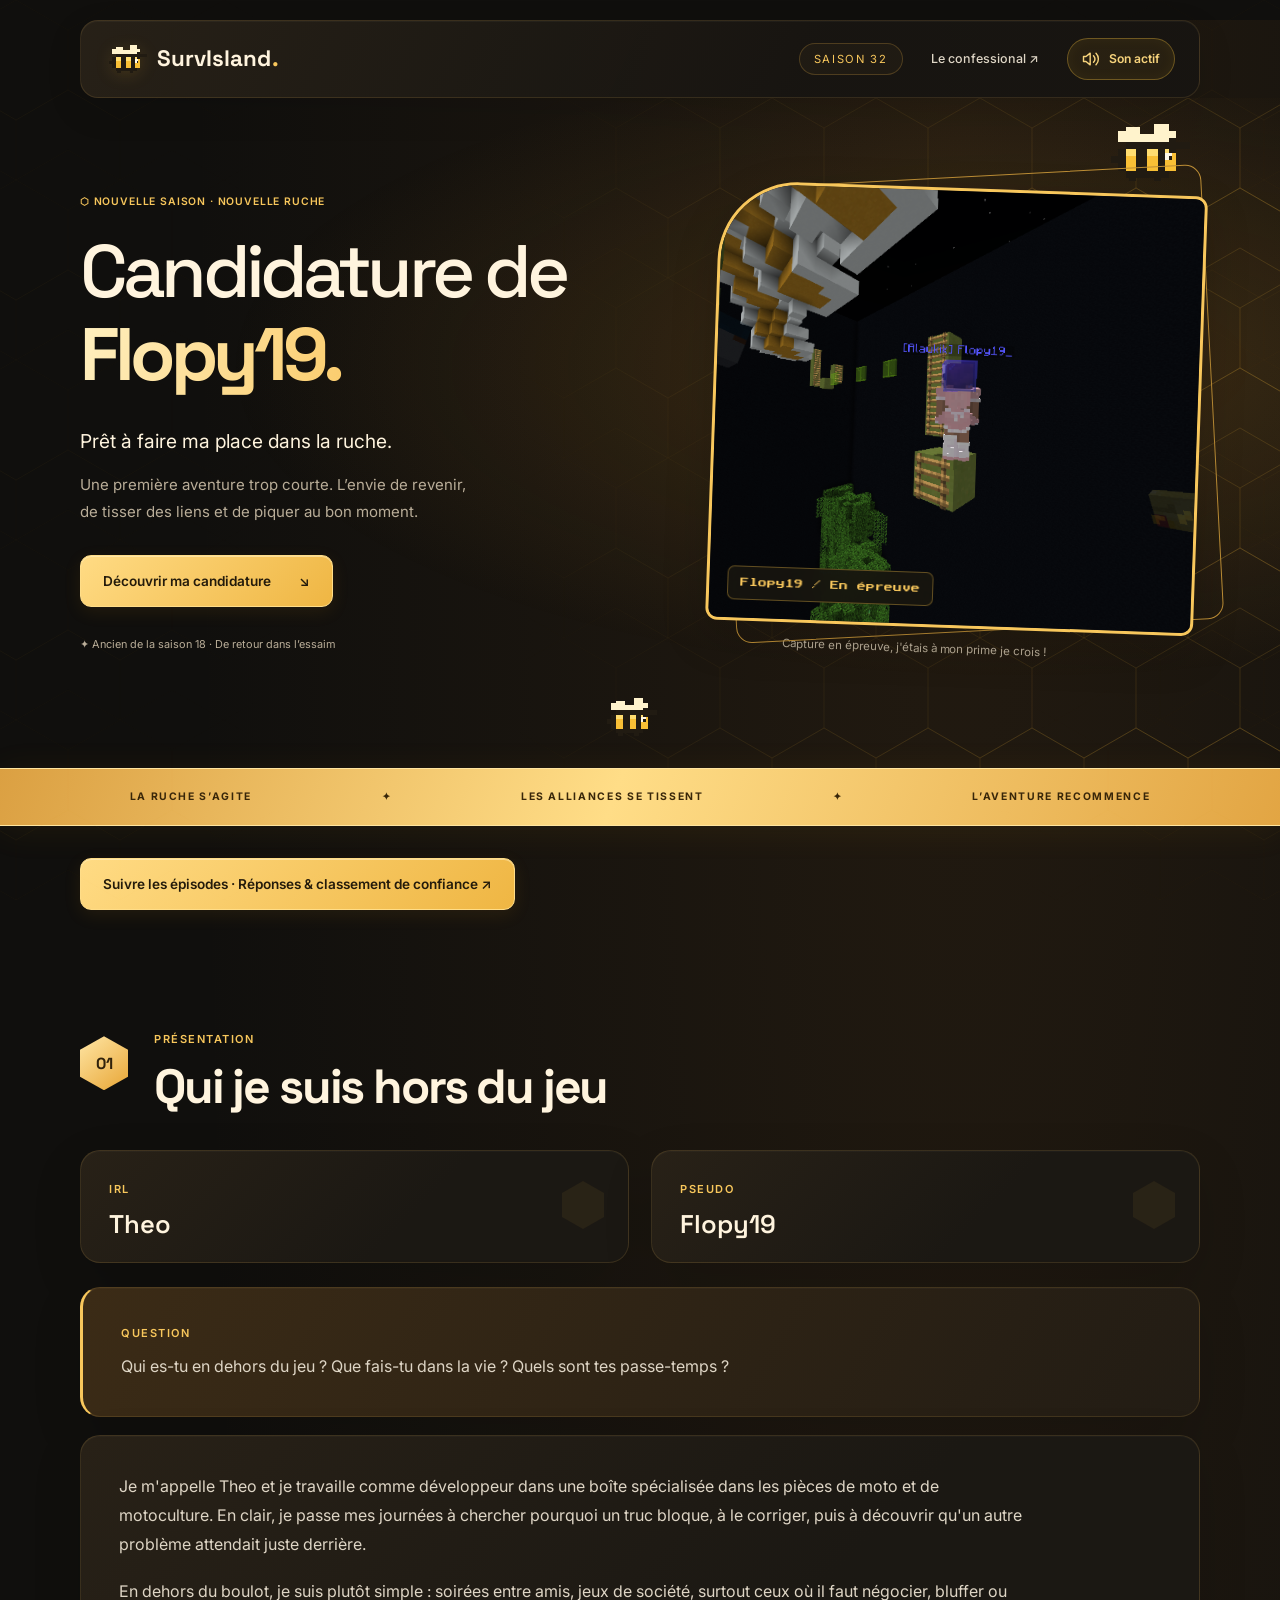
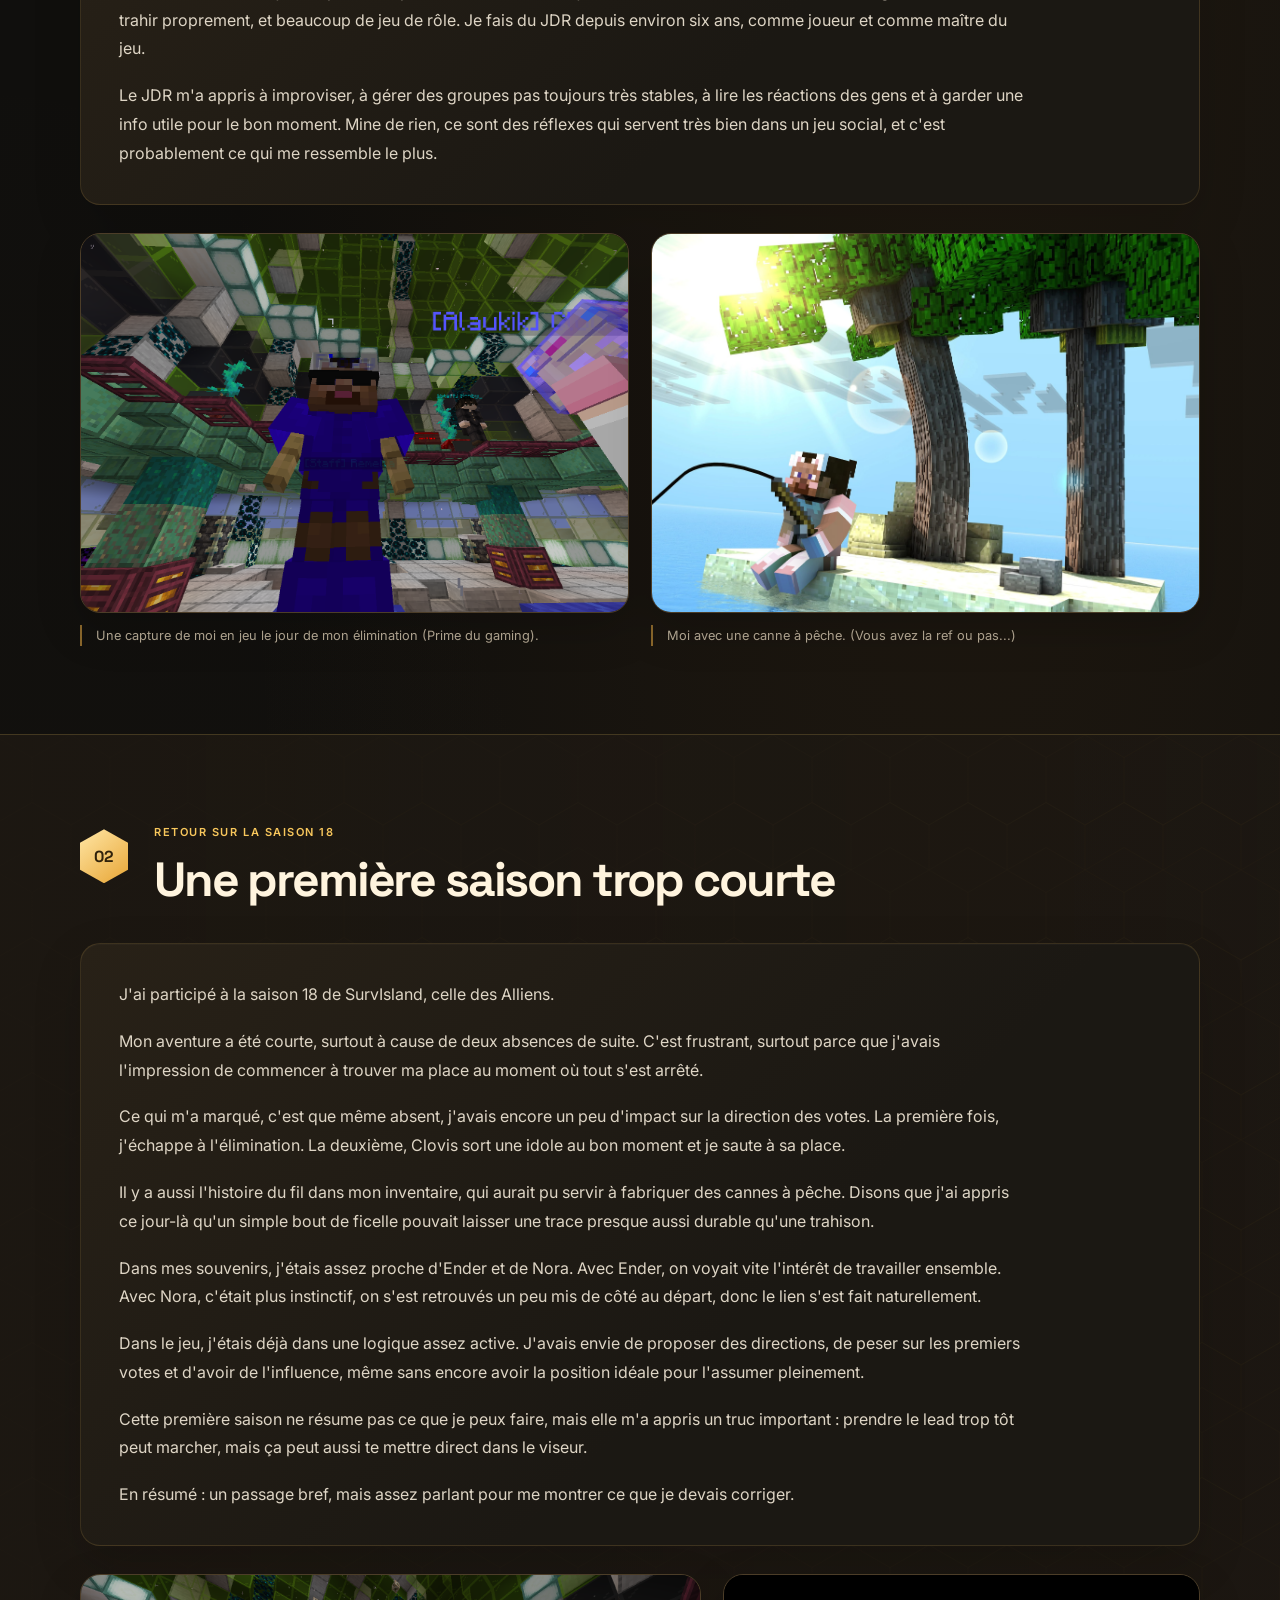
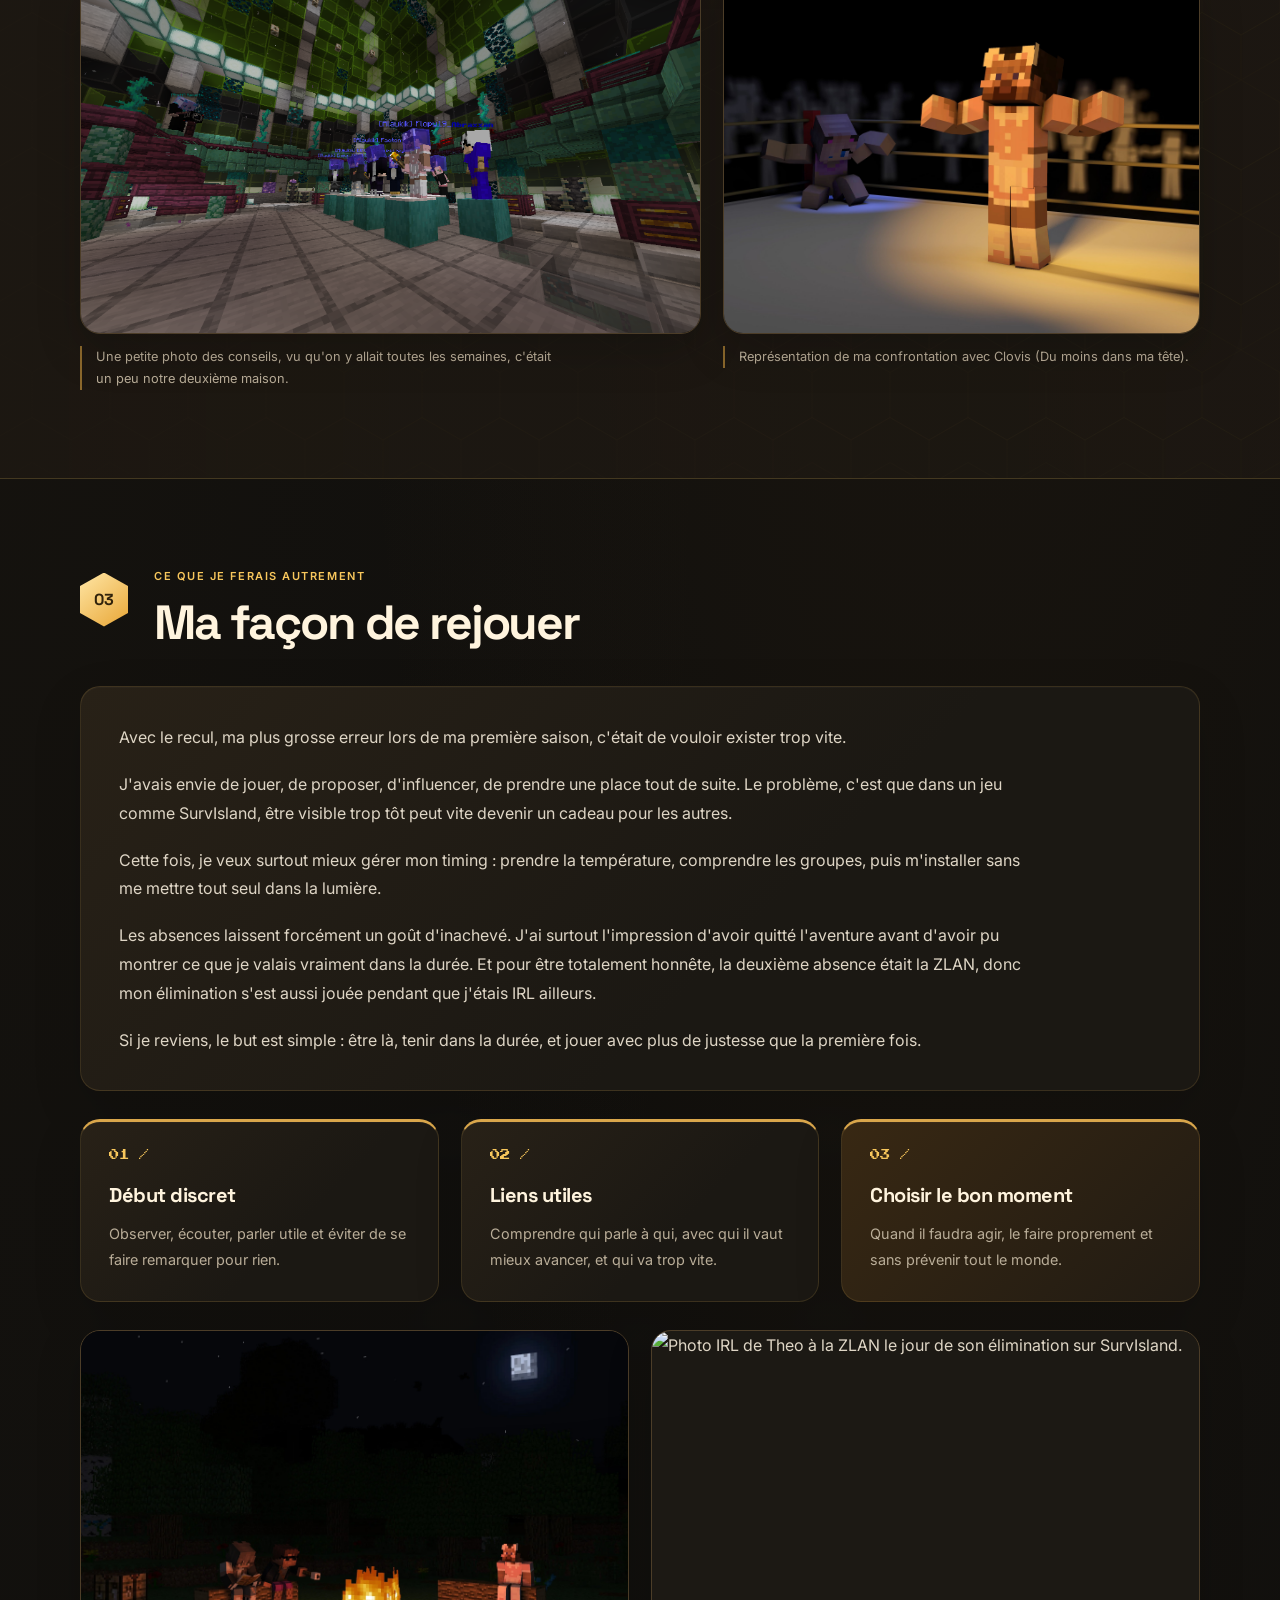
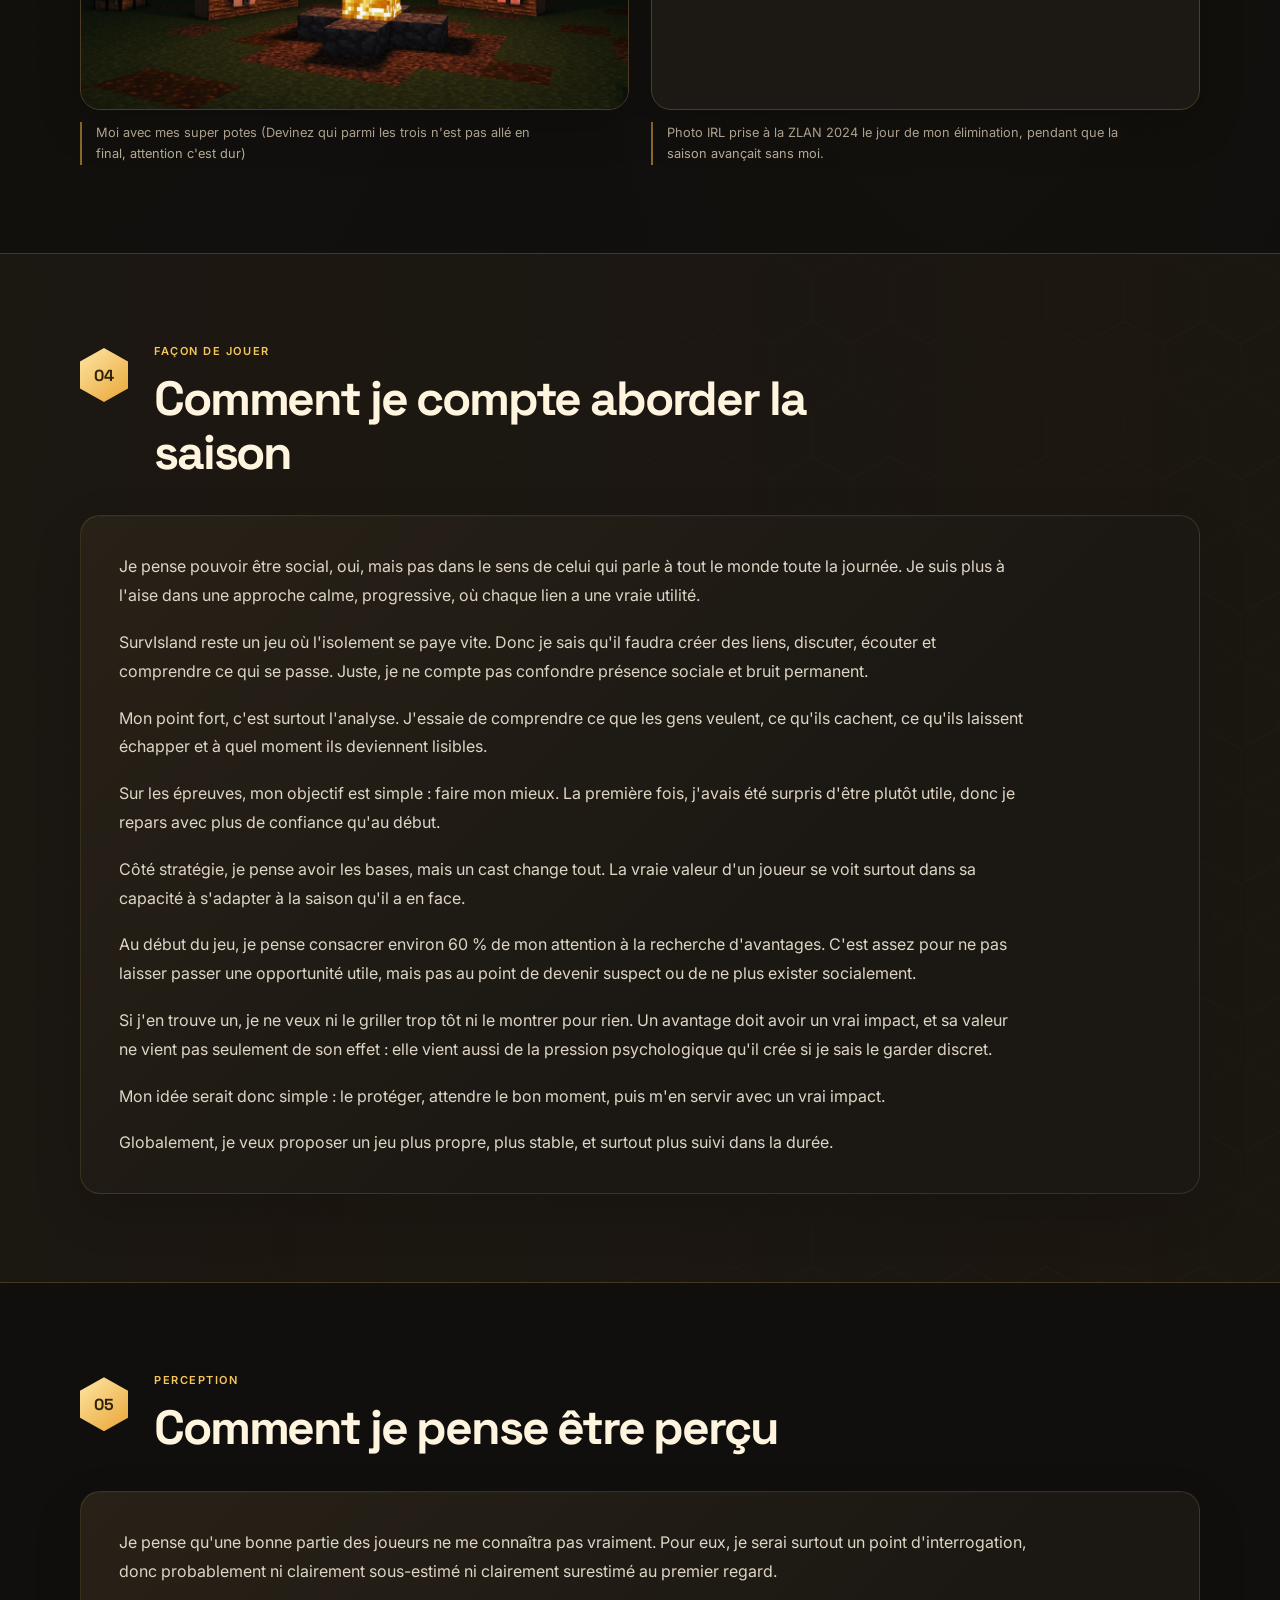
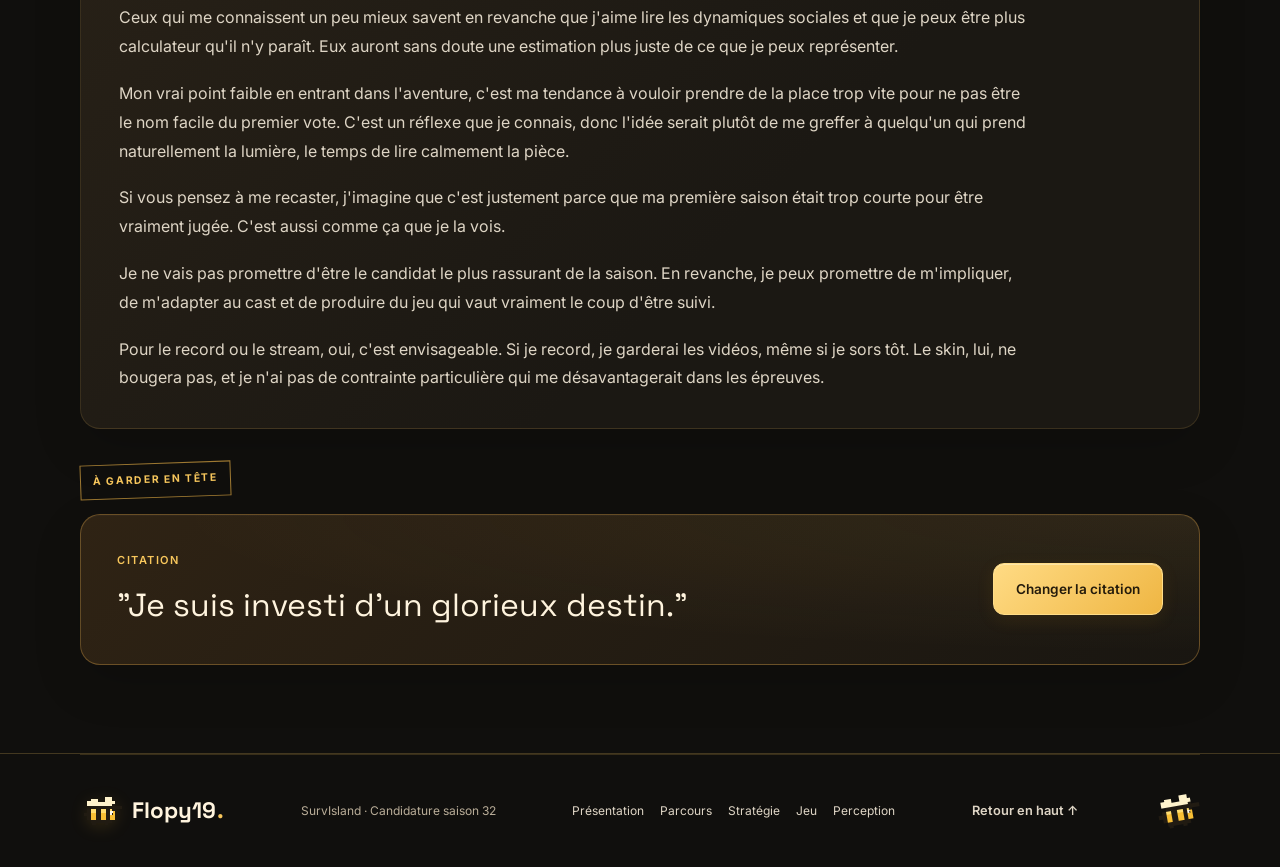
==== commit 17f931b5: "Mise en place du swap team 3" ====
--- a/index.html
+++ b/index.html
@@ -17,6 +17,7 @@
     />
     <link rel="stylesheet" href="style.css" />
     <link rel="stylesheet" href="bee-theme.css" />
+    <link rel="stylesheet" href="site-audio.css" />
   </head>
   <body>
     <div class="bee-ambient" aria-hidden="true">
@@ -516,5 +517,6 @@
       <a class="nav-link" href="#accueil">Retour en haut ↑</a>
     </footer>
     <script src="script.js"></script>
+    <script type="module" src="site-audio.js"></script>
   </body>
 </html>
--- a/bee-theme.css
+++ b/bee-theme.css
@@ -318,3 +318,731 @@
     animation: none;
   }
 }
+
+/* Honey, dark wax and a little light: the shared visual language. */
+:root {
+  --bg: #100f0d;
+  --panel: #1c1914;
+  --cream: #fff4de;
+  --text: #ded5c5;
+  --muted: #b9ad98;
+  --line: #4c3d28;
+  --honey: #f8c75c;
+  --radius: 20px;
+  --hive-shadow: 0 18px 50px #00000024, inset 0 1px 0 #ffffff06;
+}
+body {
+  background:
+    radial-gradient(ellipse at 75% 0, #8b5b2326, transparent 48rem),
+    radial-gradient(ellipse at 0 50%, #7050250c, transparent 45rem), var(--bg);
+  -webkit-font-smoothing: antialiased;
+}
+body::before {
+  opacity: 0.15;
+}
+body::after {
+  background: linear-gradient(90deg, #b87e29, #ffe7a0);
+  box-shadow: 0 0 14px #f8c75c50;
+}
+html {
+  scrollbar-color: #71532a #100f0d;
+}
+.site-nav {
+  position: relative;
+  margin-top: 20px;
+  min-height: 78px;
+  padding: 12px 24px;
+  gap: 16px;
+  border: 1px solid #e3b35b24;
+  border-radius: 18px;
+  background: linear-gradient(115deg, #292218eb, #171511ed 65%);
+  box-shadow:
+    0 12px 36px #0000001a,
+    inset 0 1px 0 #fff3d509;
+}
+.site-nav > .brand {
+  margin-right: auto;
+}
+.site-nav > a:not(.brand) {
+  padding: 8px 12px;
+  border-radius: 9px;
+  color: var(--text);
+  font-size: 0.78rem;
+  font-weight: 500;
+  text-decoration: none;
+  transition:
+    color 180ms,
+    background 180ms,
+    border-color 180ms;
+}
+.site-nav > a:not(.brand):hover {
+  background: #f8c75c0d;
+  color: var(--honey);
+}
+.brand img {
+  filter: drop-shadow(0 3px 8px #e7a82626);
+  transition: transform 250ms ease;
+}
+.brand:hover img {
+  transform: rotate(-12deg);
+}
+.season-tag {
+  border-color: #c9964347;
+  background: #f8c75c09;
+}
+h1 > span {
+  color: #ffd77e;
+  background: linear-gradient(110deg, #fff0c1, #fac55b 60%, #d79938);
+  -webkit-background-clip: text;
+  background-clip: text;
+  -webkit-text-fill-color: transparent;
+}
+.btn {
+  border-radius: 11px;
+  border-color: #ffdd88;
+  background: linear-gradient(135deg, #ffdb84, #efb643);
+  box-shadow:
+    0 5px 18px #dd981318,
+    inset 0 1px 0 #fff7d580;
+  transition:
+    transform 180ms,
+    box-shadow 180ms,
+    background 180ms,
+    border-color 180ms;
+}
+.btn:hover {
+  background: linear-gradient(135deg, #ffe6a8, #ffd070);
+  box-shadow:
+    0 8px 24px #dd98132b,
+    inset 0 1px 0 #fff7d580;
+}
+.btn:active {
+  transform: translateY(1px);
+}
+.btn-secondary {
+  border-color: #be914845;
+  background: linear-gradient(120deg, #c8942d10, #c8942d04);
+  color: var(--honey);
+  box-shadow: inset 0 1px 0 #ffffff04;
+}
+.btn-secondary:hover {
+  border-color: #c99b54;
+  background: #45331a;
+  box-shadow: 0 5px 18px #00000020;
+}
+.btn-danger {
+  border-color: #d9817360;
+  background: #d9817309;
+  box-shadow: none;
+}
+.btn-danger:hover {
+  background: #472820;
+  box-shadow: none;
+}
+.btn:disabled {
+  transform: none;
+  box-shadow: none;
+}
+.hero {
+  padding-top: 74px;
+  background: radial-gradient(ellipse at 80% 40%, #c6892730, transparent 55%);
+}
+.hero__subtitle {
+  font-size: 1.2rem;
+}
+.hero__media {
+  box-shadow:
+    0 25px 80px #00000065,
+    0 0 70px #f8c75c12;
+}
+.photo-tag {
+  border-radius: 7px;
+  backdrop-filter: blur(12px);
+}
+.season-ribbon {
+  border-block: 1px solid #ffe5a0;
+  background: linear-gradient(110deg, #dba042, #ffdd87 48%, #e2a543);
+  box-shadow: 0 4px 36px #d6931714;
+}
+.section--accent {
+  background:
+    linear-gradient(90deg, #1d1812f5, #1d1812d9),
+    url("assets/images/honeycomb.svg") right top / 78px 135px;
+}
+.section-heading::before {
+  background: linear-gradient(140deg, #ffe6a5, #e8a636);
+}
+.identity-card,
+.panel,
+.plan-card,
+.quote-box {
+  border-color: #d7aa5428;
+  background: linear-gradient(135deg, #282117, #1b1813 60%);
+  box-shadow: var(--hive-shadow);
+}
+.panel {
+  padding-block: 36px;
+}
+.panel--question {
+  border-left-color: var(--honey);
+  background: linear-gradient(120deg, #3b2b16, #221c14);
+}
+.plan-card {
+  border-top-color: #d9a64b;
+}
+.plan-card--danger {
+  background: linear-gradient(135deg, #382813, #211b13);
+}
+.quote-box {
+  border-color: #b9893e70;
+  background:
+    radial-gradient(ellipse at 100% 0, #f8c75c15, transparent 65%),
+    linear-gradient(135deg, #2f2314, #191611);
+}
+.media-placeholder {
+  box-shadow: 0 16px 45px #00000030;
+}
+.journal {
+  padding-top: 36px;
+}
+.journal-heading {
+  min-height: 284px;
+  padding: 42px 310px 42px 40px;
+  margin-bottom: 44px;
+  border: 1px solid #ddac5042;
+  border-radius: 26px;
+  background:
+    radial-gradient(ellipse at 100% 5%, #c68a2527, transparent 60%),
+    linear-gradient(115deg, #282016, #191610 75%);
+  box-shadow: var(--hive-shadow);
+}
+.journal-heading::before {
+  content: "";
+  position: absolute;
+  inset: 0;
+  border-radius: inherit;
+  background: url("assets/images/honeycomb.svg") right center / 86px 149px;
+  mask-image: linear-gradient(90deg, transparent 45%, #000);
+  opacity: 0.35;
+  pointer-events: none;
+}
+.journal-heading h1 {
+  margin: 0;
+  font-size: clamp(2.6rem, 4.5vw, 4rem);
+  line-height: 1.1;
+}
+.journal-heading > .eyebrow {
+  position: relative;
+  margin-bottom: 14px;
+}
+.hive-ornament {
+  top: 28px;
+  right: 28px;
+  filter: drop-shadow(0 12px 20px #00000020);
+}
+.hive-cell::after {
+  background: #251c10;
+}
+.journal-layout {
+  gap: 32px;
+}
+@media (min-width: 851px) {
+  .journal-layout > aside > nav {
+    max-height: calc(100svh - 56px);
+    overflow-y: auto;
+    padding: 6px 8px 8px 4px;
+    scrollbar-width: thin;
+  }
+}
+.episode-list-heading,
+.editor-sidebar > label {
+  padding-left: 12px;
+  border-left: 2px solid var(--honey);
+  color: var(--muted);
+  font-size: 0.72rem;
+  font-weight: 600;
+  letter-spacing: 0.09em;
+  text-transform: uppercase;
+}
+.episode-link {
+  padding: 17px 46px 17px 18px;
+  border-color: #d7aa541f;
+  border-radius: 13px;
+  background: linear-gradient(120deg, #242017, #191611);
+  transition:
+    border-color 180ms,
+    background 180ms,
+    transform 180ms;
+}
+.episode-link[aria-current="true"] {
+  border-color: #b98b3e;
+  background: linear-gradient(115deg, #493319, #292015);
+  box-shadow:
+    inset 3px 0 var(--honey),
+    0 7px 22px #00000020;
+}
+.episode-link-number {
+  font-size: 0.64rem;
+  letter-spacing: 0.12em;
+}
+.episode-heading {
+  padding: 32px 76px 32px 30px;
+  border-color: #a479394d;
+  border-radius: 22px;
+  background:
+    radial-gradient(ellipse at 100% 0, #f8c75c10, transparent 70%),
+    linear-gradient(125deg, #352615, #201b13 75%);
+  box-shadow: var(--hive-shadow);
+}
+.episode-heading h2 {
+  max-width: 24ch;
+  font-size: clamp(1.9rem, 3vw, 2.8rem);
+}
+.episode-heading p:last-child {
+  margin-bottom: 0;
+}
+.episode-heading::after {
+  top: 30px;
+}
+.subheading {
+  margin-bottom: 18px;
+  letter-spacing: -0.035em;
+}
+.answer-card {
+  padding: 30px;
+  border-color: #dbad522b;
+  border-top: 1px solid #c194465f;
+  background: linear-gradient(135deg, #292217, #1c1914 60%);
+  box-shadow: var(--hive-shadow);
+}
+.answer-card h4 {
+  margin-bottom: 20px;
+  font-size: 1.2rem;
+  line-height: 1.5;
+}
+.answer-card .multiline {
+  line-height: 1.9;
+  color: #dbd2c1;
+}
+.tier-row {
+  border-color: #aa854132;
+  border-radius: 16px;
+  background: linear-gradient(115deg, #282219, #181610);
+  box-shadow: var(--hive-shadow);
+}
+.tier-label {
+  background-image:
+    linear-gradient(150deg, #ffffff20, #00000016),
+    url("assets/images/honeycomb.svg");
+  background-size:
+    auto,
+    52px 90px;
+}
+.tier-label strong {
+  font-size: 2.35rem;
+  text-shadow: 0 1px 0 #ffffff38;
+}
+.tier-people {
+  gap: 20px 16px;
+  padding: 20px;
+}
+.rank-number {
+  min-height: 32px;
+  border: 1px solid #eab14922;
+  background: linear-gradient(160deg, #6e4a1e42, #3327133b);
+  border-radius: 8px;
+}
+.ranked-portrait .portrait-frame {
+  box-shadow:
+    0 0 0 2px var(--team-color, var(--honey)),
+    0 8px 18px #00000050;
+  transition:
+    transform 220ms,
+    box-shadow 220ms;
+}
+.ranked-portrait:hover .portrait-frame {
+  box-shadow:
+    0 0 0 3px var(--team-color, var(--honey)),
+    0 12px 24px #00000060;
+}
+.eliminated-section {
+  padding: 24px;
+  border: 1px solid #b3865033;
+  border-radius: 18px;
+  background: #20191280;
+}
+.eliminated-section > .subheading {
+  font-size: 1.2rem;
+  color: var(--muted);
+}
+.gallery-photo {
+  border-color: #d5a54a52;
+  border-radius: 18px;
+  box-shadow:
+    0 18px 40px #00000040,
+    0 0 0 5px #f8c75c04;
+}
+.gallery-controls .btn {
+  min-width: 44px;
+  min-height: 44px;
+  border-radius: 50%;
+}
+.gallery-count {
+  font-variant-numeric: tabular-nums;
+  letter-spacing: 0.1em;
+}
+.gallery-thumbnail {
+  opacity: 0.65;
+  transition:
+    opacity 180ms,
+    border-color 180ms;
+}
+.gallery-thumbnail:hover,
+.gallery-thumbnail[aria-current="true"] {
+  opacity: 1;
+}
+.season-roster {
+  border-color: #d3a4453b;
+  padding-top: 32px;
+}
+.season-roster summary {
+  padding-bottom: 8px;
+  font-size: clamp(1.1rem, 2.5vw, 1.5rem);
+  letter-spacing: -0.025em;
+}
+.season-roster summary::marker {
+  color: var(--honey);
+}
+.roster-team {
+  padding: 26px;
+  border-color: #cfab692e;
+  border-top: 2px solid var(--team-color);
+  border-radius: 20px;
+  background:
+    radial-gradient(
+      ellipse at 0 0,
+      color-mix(in srgb, var(--team-color) 7%, transparent),
+      transparent 65%
+    ),
+    linear-gradient(125deg, #242019, #191612);
+  box-shadow: var(--hive-shadow);
+}
+.roster-team h3 {
+  font-size: 1.02rem;
+  letter-spacing: 0.06em;
+  margin-bottom: 22px;
+}
+.roster-player .player-portrait {
+  border: 1px solid color-mix(in srgb, var(--team-color) 35%, transparent);
+  border-radius: 12px;
+  background: #00000012;
+  box-shadow: 0 8px 20px #00000024;
+}
+.roster-player h4 {
+  margin-top: 12px;
+  font-size: 0.9rem;
+  font-weight: 500;
+  text-align: center;
+}
+.roster-player--eliminated {
+  text-align: center;
+}
+.player-dialog {
+  padding: 30px;
+  border-color: #e7b55085;
+  border-radius: 24px;
+  background:
+    radial-gradient(ellipse at 50% 0, #9b6b2638, transparent 26rem), #1b1711;
+  box-shadow: 0 32px 100px #00000099;
+}
+.player-dialog[open] {
+  animation: hive-dialog-enter 220ms ease-out;
+}
+.player-dialog::backdrop {
+  background: #070604db;
+  backdrop-filter: blur(9px);
+}
+.dialog-identity .player-portrait {
+  border: 1px solid #d6aa4750;
+  border-radius: 16px;
+  box-shadow: 0 15px 40px #00000045;
+}
+.dialog-reason {
+  padding-top: 18px;
+  border-top: 1px solid var(--line);
+  line-height: 1.85;
+}
+.editor-card,
+.admin-auth {
+  border-color: #b38a433e;
+  border-radius: 20px;
+  background: linear-gradient(125deg, #282116, #1b1813 65%);
+  box-shadow: var(--hive-shadow);
+}
+.editor-card > h3,
+.admin-auth h2 {
+  padding-bottom: 20px;
+  border-bottom: 1px solid #d1a15126;
+  margin-bottom: 24px;
+}
+.edit-item,
+.image-edit-card {
+  border-color: #bc934030;
+  border-radius: 14px;
+  background: #110f0c73;
+}
+input,
+textarea,
+select {
+  border-color: #9b7a414a;
+  border-radius: 10px;
+  background: #110f0c;
+  box-shadow: inset 0 2px 5px #0000001f;
+  transition:
+    border-color 160ms,
+    box-shadow 160ms;
+}
+input::placeholder,
+textarea::placeholder {
+  color: #9e927e;
+}
+input:focus,
+textarea:focus,
+select:focus {
+  border-color: var(--honey);
+  box-shadow: 0 0 0 3px #f8c75c12;
+}
+#admin-picker {
+  padding: 8px;
+  height: 268px;
+}
+#admin-picker option {
+  padding: 12px;
+  border-radius: 7px;
+}
+#admin-picker option:checked {
+  color: var(--cream);
+  background: linear-gradient(#5a4020, #5a4020);
+}
+.save-bar {
+  bottom: 12px;
+  border-color: #c9964a78;
+  border-radius: 16px;
+  background: #251d12f5;
+  backdrop-filter: blur(16px);
+  box-shadow:
+    0 10px 44px #00000080,
+    inset 0 1px 0 #ffffff08;
+}
+.notice {
+  border-radius: 0 12px 12px 0;
+  background: #e9b5490b;
+}
+.empty-state {
+  border-color: #9b783f66;
+  background: linear-gradient(125deg, #282117, #191611);
+}
+.site-footer {
+  border-color: #c49b4738;
+  padding-block: 36px;
+}
+.site-footer > a:not(.brand) {
+  font-size: 0.8rem;
+  text-underline-offset: 5px;
+}
+@keyframes hive-dialog-enter {
+  from {
+    opacity: 0;
+    transform: translateY(12px) scale(0.98);
+  }
+  to {
+    opacity: 1;
+    transform: translateY(0) scale(1);
+  }
+}
+@media (hover: hover) and (pointer: fine) {
+  .episode-link:hover {
+    transform: translateX(3px);
+  }
+  .roster-player .player-portrait {
+    transition:
+      transform 200ms,
+      box-shadow 200ms;
+  }
+  .roster-player:hover .player-portrait {
+    transform: translateY(-4px);
+    box-shadow: 0 12px 25px #00000048;
+  }
+}
+@media (max-width: 980px) {
+  .journal-heading {
+    padding: 36px 250px 36px 32px;
+  }
+  .hive-ornament {
+    right: 8px;
+    transform: scale(0.85);
+  }
+}
+@media (max-width: 850px) {
+  .episode-list {
+    grid-template-columns: repeat(2, minmax(0, 1fr));
+  }
+  .journal-layout {
+    gap: 28px;
+  }
+  .journal-layout > aside {
+    min-width: 0;
+  }
+  .episode-link {
+    height: 100%;
+  }
+  #admin-picker {
+    height: 180px;
+  }
+}
+@media (max-width: 720px) {
+  .site-nav {
+    margin-top: 12px;
+    padding: 12px 16px;
+    gap: 8px;
+    flex-wrap: wrap;
+  }
+  .site-nav .brand {
+    font-size: 1.08rem;
+  }
+  .site-nav > a:not(.brand) {
+    padding: 7px 8px;
+    font-size: 0.68rem;
+  }
+  .site-nav .nav-link {
+    display: inline-flex;
+  }
+  .site-nav .season-tag {
+    font-size: 0.58rem;
+  }
+  .hero {
+    padding-top: 44px;
+  }
+  .hero__subtitle {
+    font-size: 1.05rem;
+  }
+  .journal {
+    padding-top: 24px;
+  }
+  .journal-heading {
+    min-height: 0;
+    padding: 28px 24px 105px;
+    border-radius: 20px;
+    margin-bottom: 30px;
+  }
+  .journal-heading h1 {
+    font-size: clamp(2.1rem, 7.8vw, 3rem);
+  }
+  .hive-ornament {
+    position: absolute;
+    top: auto;
+    bottom: 8px;
+    right: 12px;
+    height: 230px;
+    margin: 0;
+    transform: scale(0.48);
+    transform-origin: right bottom;
+  }
+  .journal-heading::before {
+    mask-image: linear-gradient(120deg, transparent, #000);
+  }
+  .episode-heading {
+    padding: 24px 60px 24px 22px;
+  }
+  .episode-heading::after {
+    top: 24px;
+  }
+  .episode-heading h2 {
+    font-size: 1.9rem;
+  }
+  .answer-card {
+    padding: 24px;
+  }
+  .roster-team {
+    padding: 20px;
+  }
+  .roster-team h3 {
+    font-size: 0.92rem;
+  }
+  .tier-people {
+    padding: 16px;
+  }
+  .player-dialog {
+    padding: 24px;
+  }
+  .panel {
+    padding-block: 26px;
+  }
+  .save-bar {
+    bottom: 6px;
+    padding: 14px;
+  }
+}
+@media (max-width: 480px) {
+  .episode-link {
+    padding: 14px 14px 14px 16px;
+  }
+  .episode-link[aria-current="true"]::after {
+    width: 19px;
+    height: 17px;
+    top: 12px;
+    right: 8px;
+  }
+  .episode-link-number {
+    padding-right: 16px;
+    font-size: 0.58rem;
+  }
+  .episode-link-title {
+    font-size: 0.8rem;
+  }
+  .journal-heading {
+    padding-inline: 20px;
+  }
+  .answer-card,
+  .editor-card {
+    padding: 20px;
+  }
+  .answer-card h4 {
+    font-size: 1.08rem;
+  }
+  .tier-people {
+    padding: 12px;
+    gap: 18px 12px;
+  }
+  .tier-label strong {
+    font-size: 2rem;
+  }
+  .eliminated-section {
+    padding: 18px;
+  }
+  .roster-team {
+    padding: 16px;
+  }
+  .admin-auth {
+    padding: 24px;
+  }
+  .save-bar {
+    position: static;
+  }
+  .save-bar .btn {
+    min-height: 44px;
+  }
+}
+@media (prefers-reduced-motion: reduce) {
+  .episode-link:hover,
+  .roster-player:hover .player-portrait,
+  .brand:hover img {
+    transform: none;
+  }
+}
+@media (forced-colors: active) {
+  h1 > span {
+    background: none;
+    -webkit-text-fill-color: currentColor;
+  }
+}
--- a/site-audio.css
+++ b/site-audio.css
@@ -0,0 +1,79 @@
+.sound-toggle {
+  display: inline-flex;
+  align-items: center;
+  justify-content: center;
+  flex: 0 0 auto;
+  gap: 0.5rem;
+  min-height: 42px;
+  padding: 0.55rem 0.85rem;
+  border: 1px solid rgba(242, 189, 65, 0.35);
+  border-radius: 999px;
+  background: rgba(238, 177, 37, 0.08);
+  color: #f7d37c;
+  font: inherit;
+  font-size: 0.76rem;
+  font-weight: 600;
+  line-height: 1.2;
+  white-space: nowrap;
+  cursor: pointer;
+  transition:
+    background 180ms ease,
+    border-color 180ms ease,
+    box-shadow 180ms ease;
+}
+
+.sound-toggle:hover {
+  border-color: rgba(255, 203, 79, 0.7);
+  background: rgba(238, 177, 37, 0.16);
+}
+
+.sound-toggle:focus-visible {
+  outline: 2px solid #ffd577;
+  outline-offset: 4px;
+}
+
+.sound-toggle[aria-pressed="true"] {
+  box-shadow: inset 0 0 14px rgba(255, 189, 55, 0.05);
+}
+
+.sound-toggle[aria-pressed="false"] {
+  color: #b9ad92;
+  border-color: rgba(185, 173, 146, 0.23);
+  background: rgba(185, 173, 146, 0.04);
+}
+
+.sound-toggle svg {
+  flex-shrink: 0;
+}
+
+.sound-toggle[aria-pressed="true"] .sound-toggle-slash,
+.sound-toggle[aria-pressed="false"] .sound-toggle-waves {
+  display: none;
+}
+
+.sound-toggle:disabled {
+  cursor: default;
+  opacity: 0.55;
+}
+
+@media (max-width: 480px) {
+  .site-nav .sound-toggle {
+    min-width: 42px;
+    padding: 0.55rem;
+  }
+
+  .site-nav .sound-toggle-label {
+    position: absolute;
+    width: 1px;
+    height: 1px;
+    overflow: hidden;
+    clip-path: inset(50%);
+    white-space: nowrap;
+  }
+}
+
+@media (prefers-reduced-motion: reduce) {
+  .sound-toggle {
+    transition: none;
+  }
+}
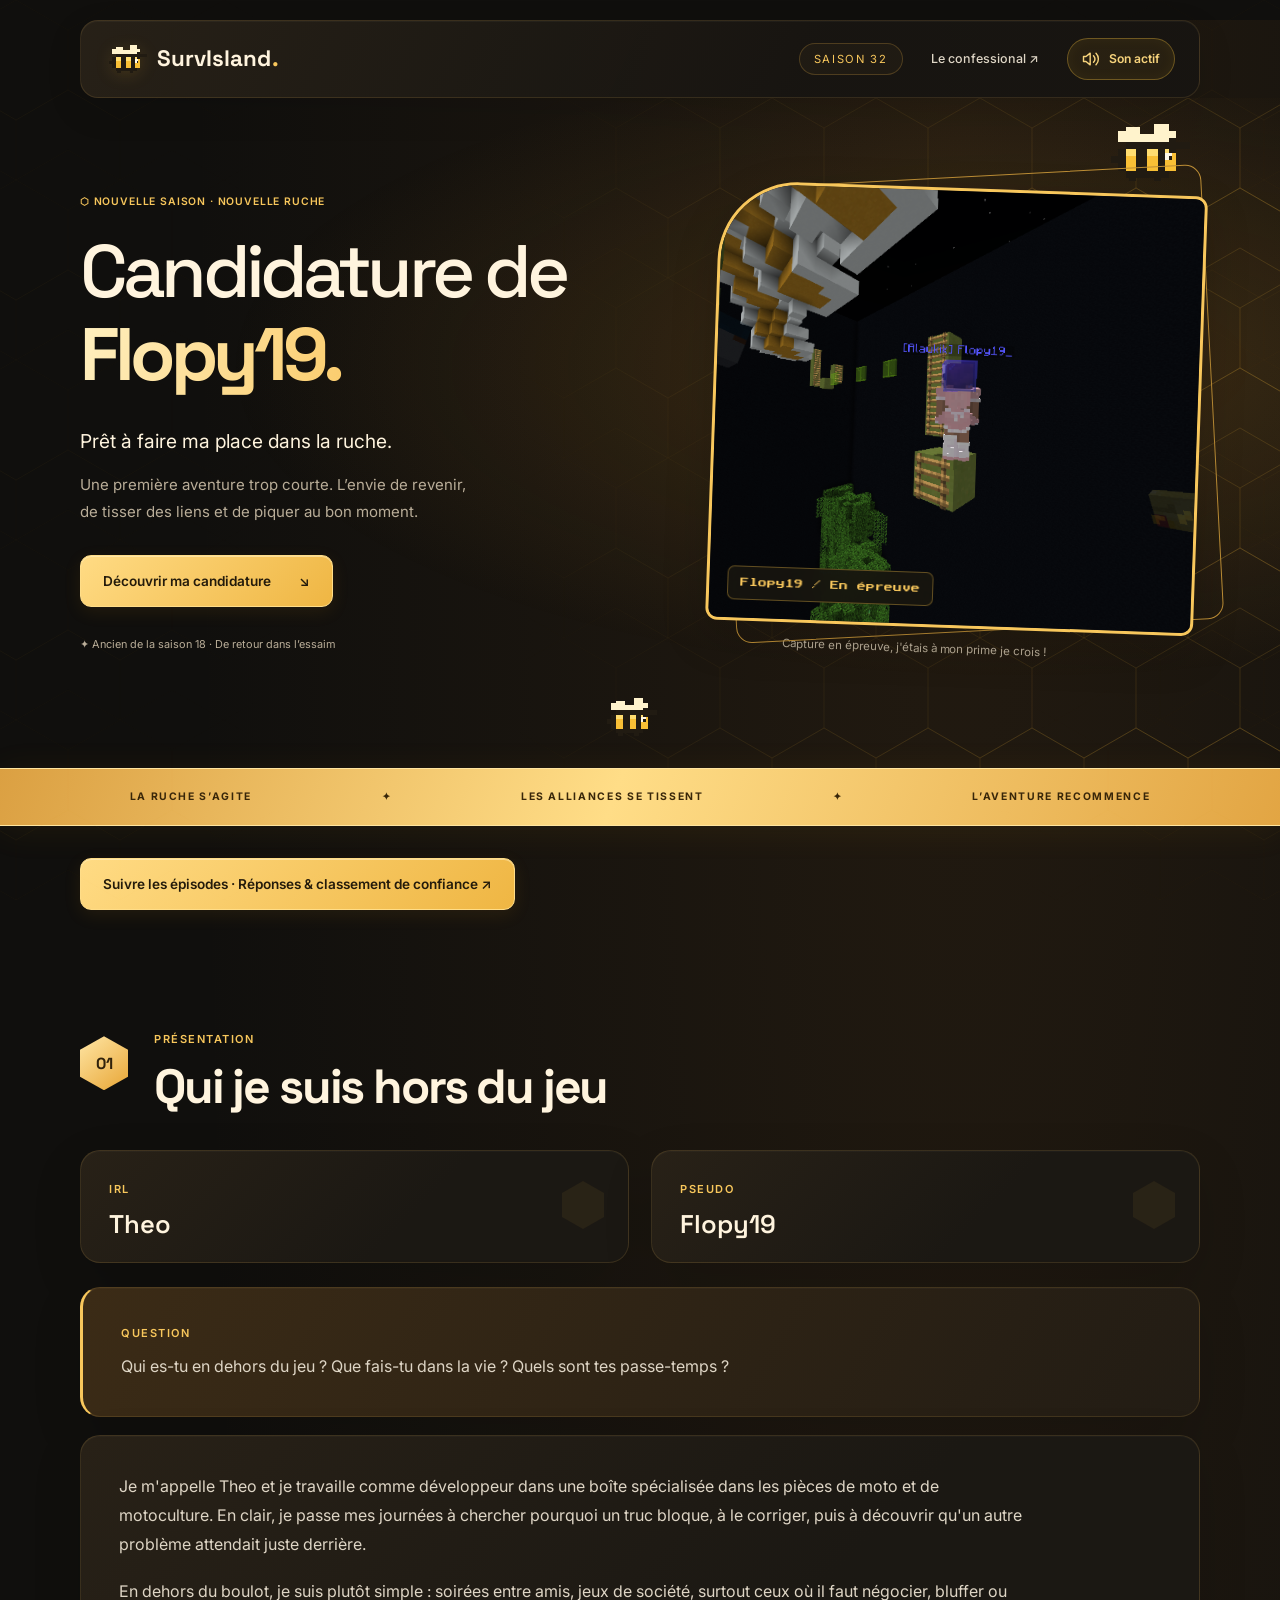
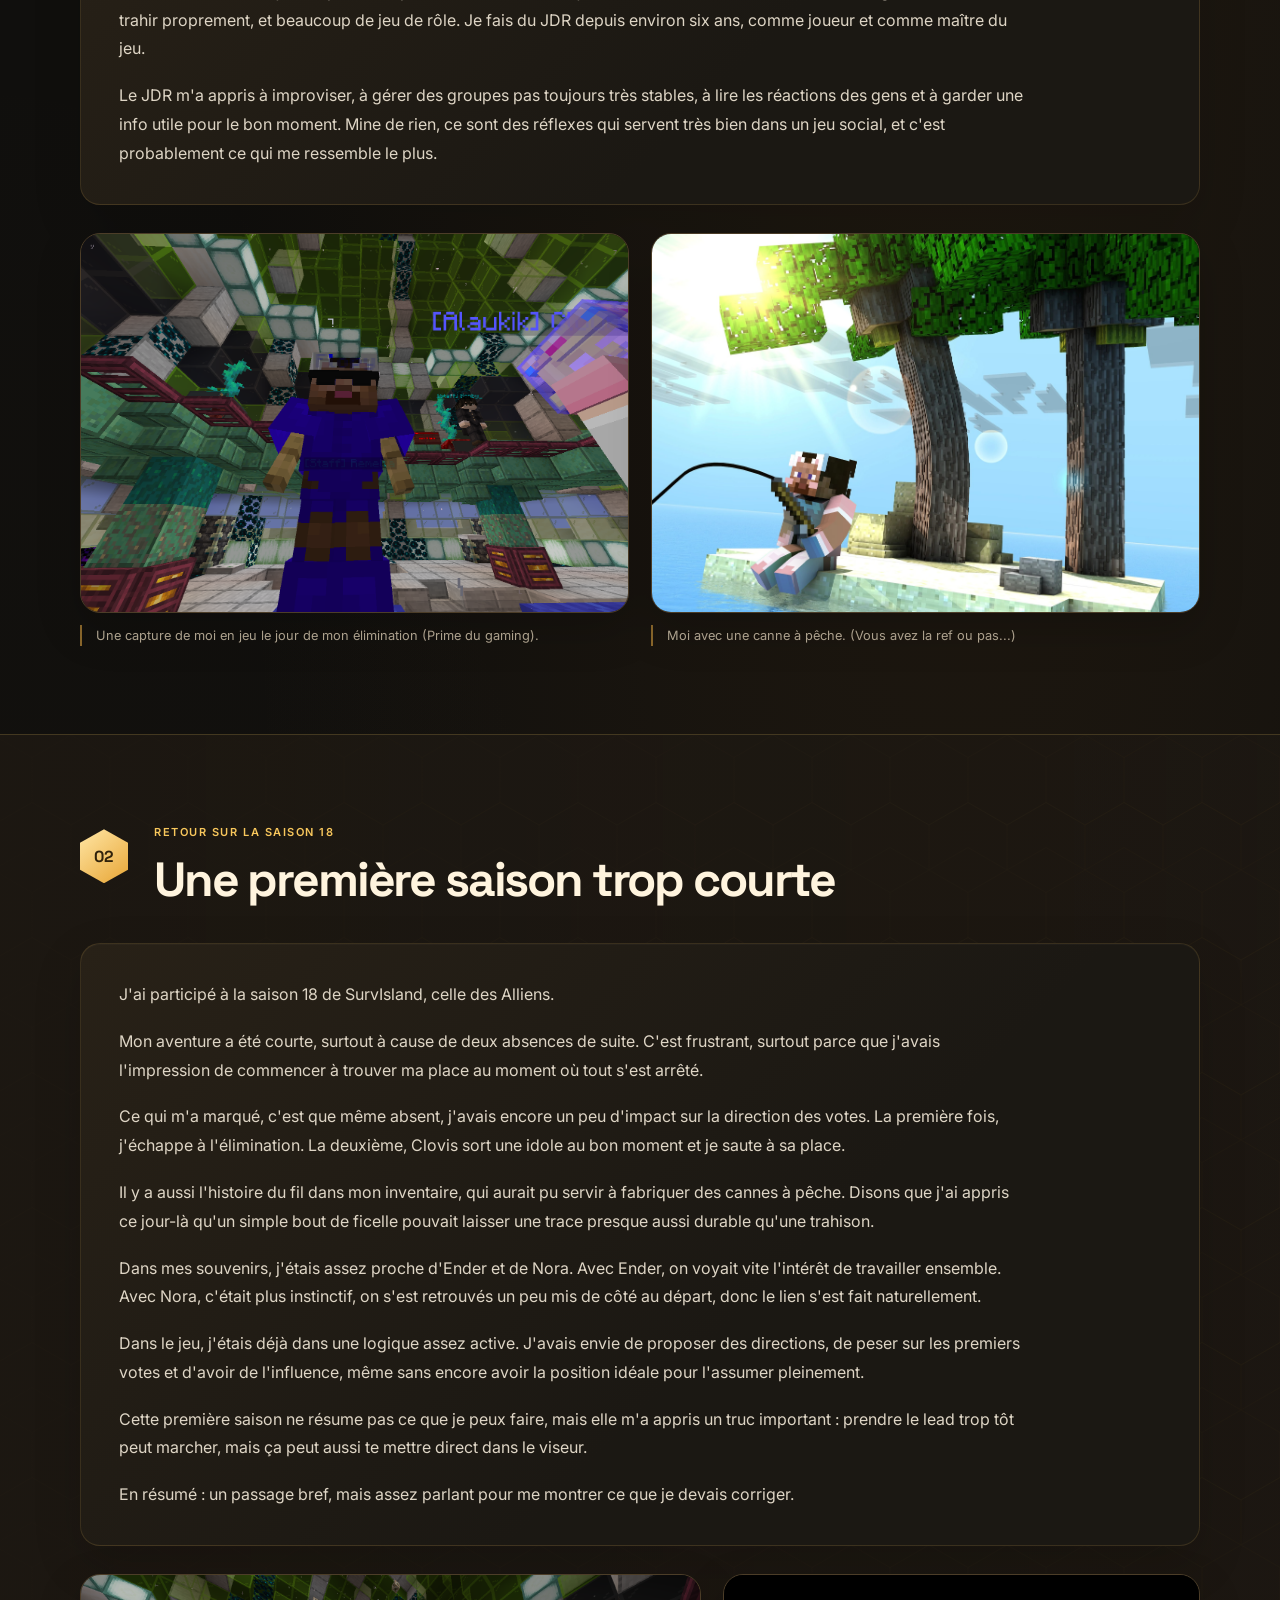
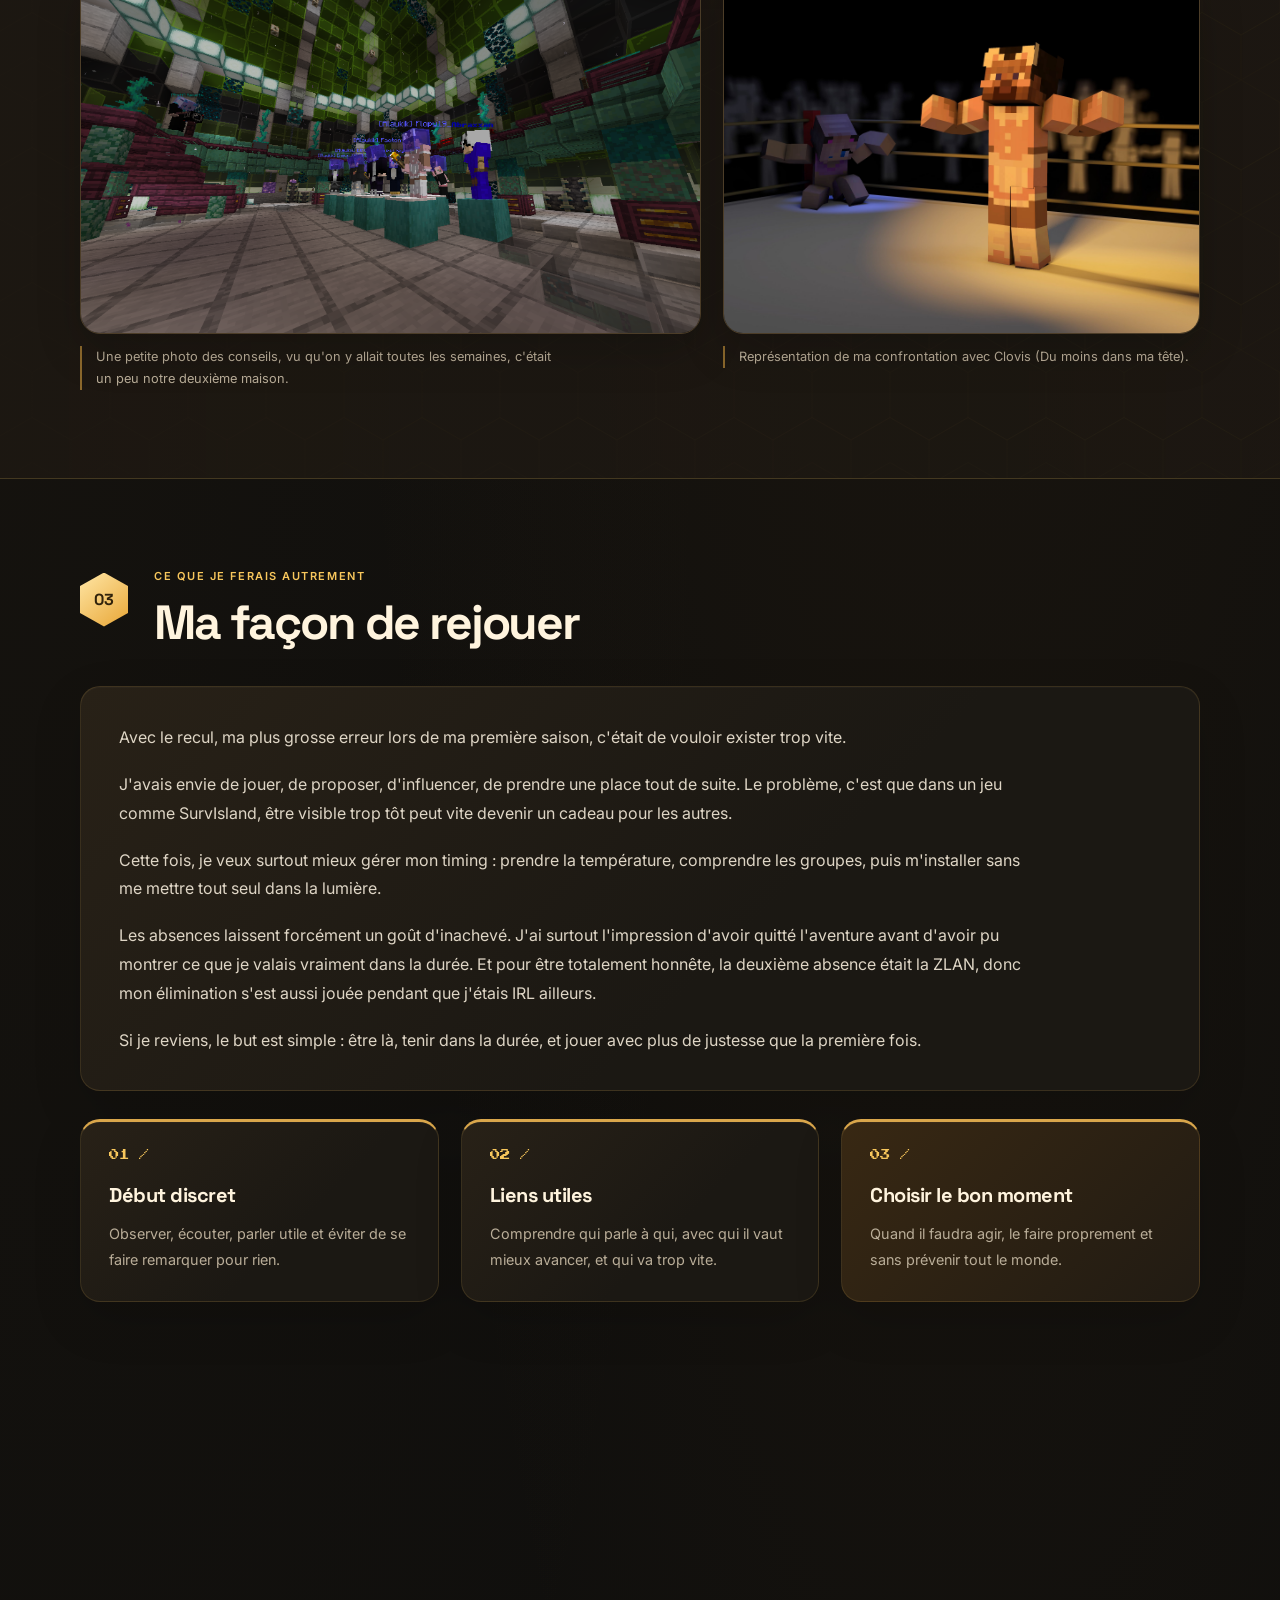
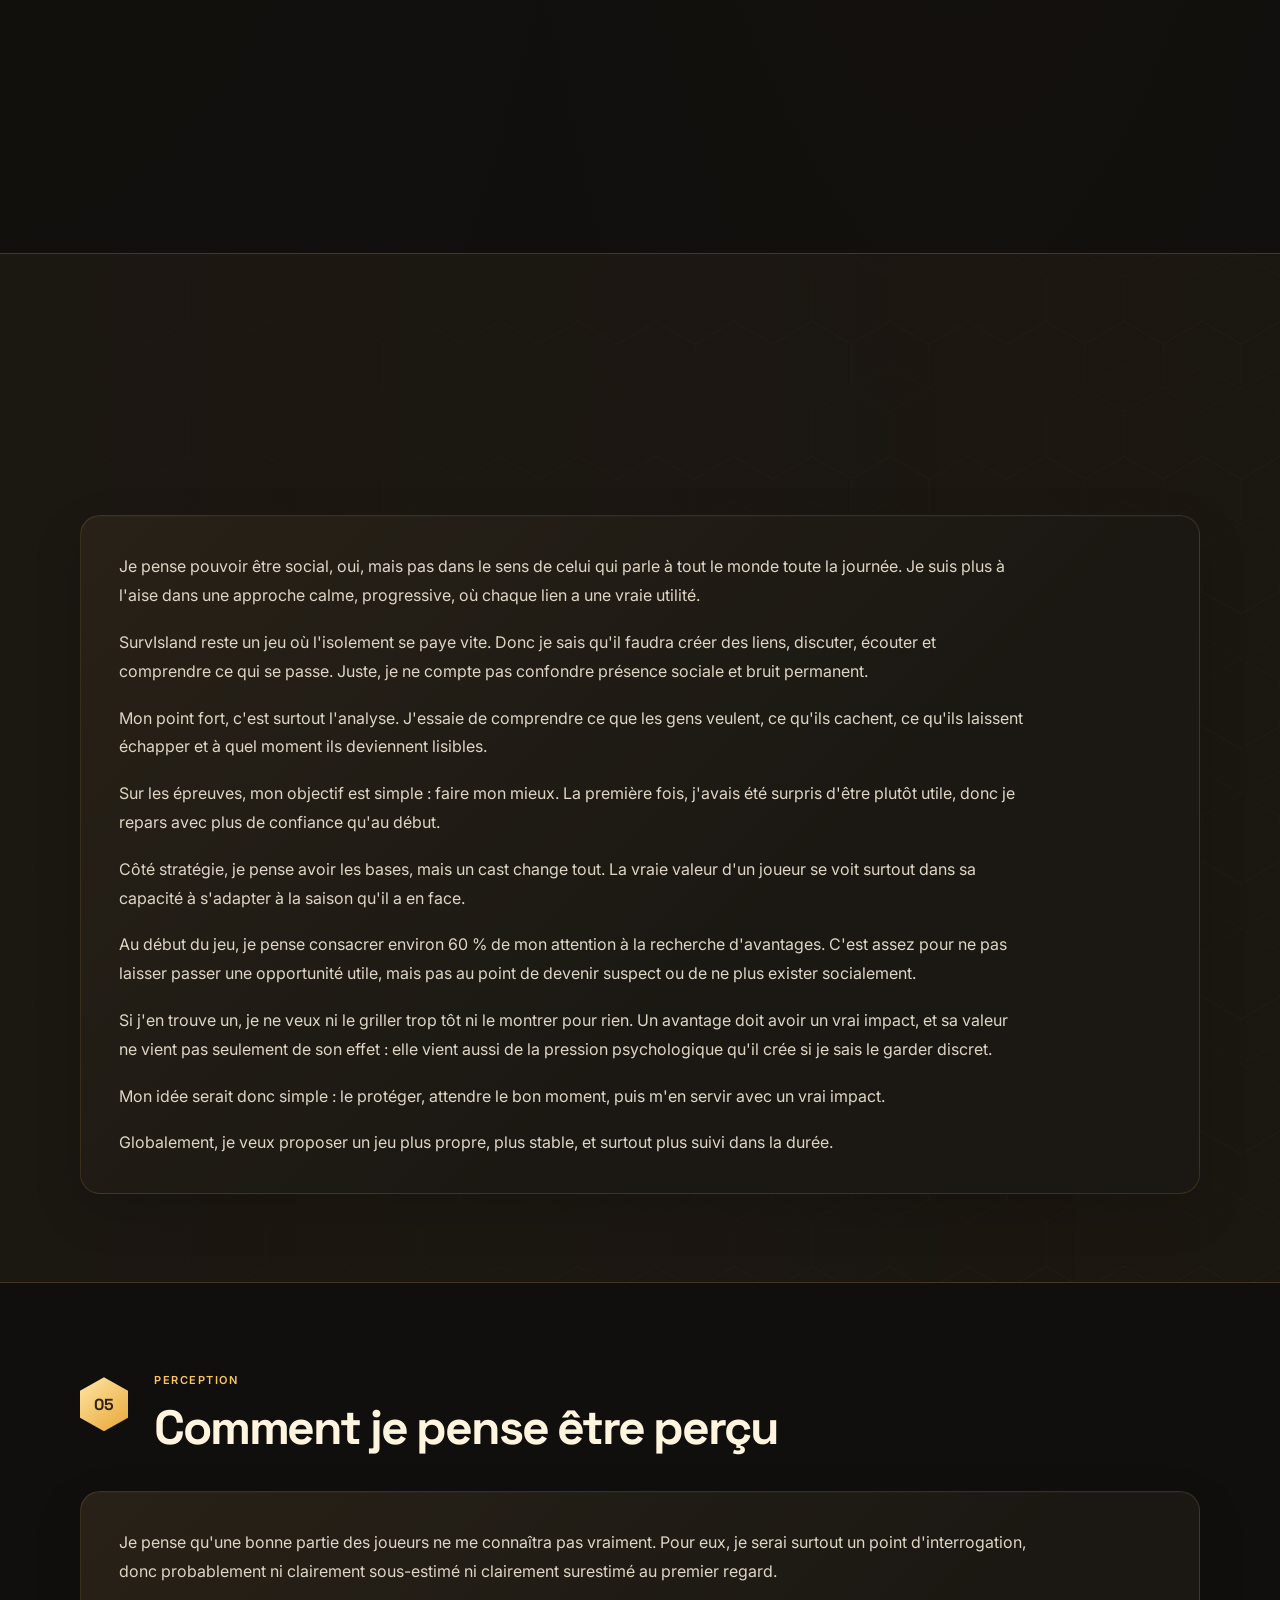
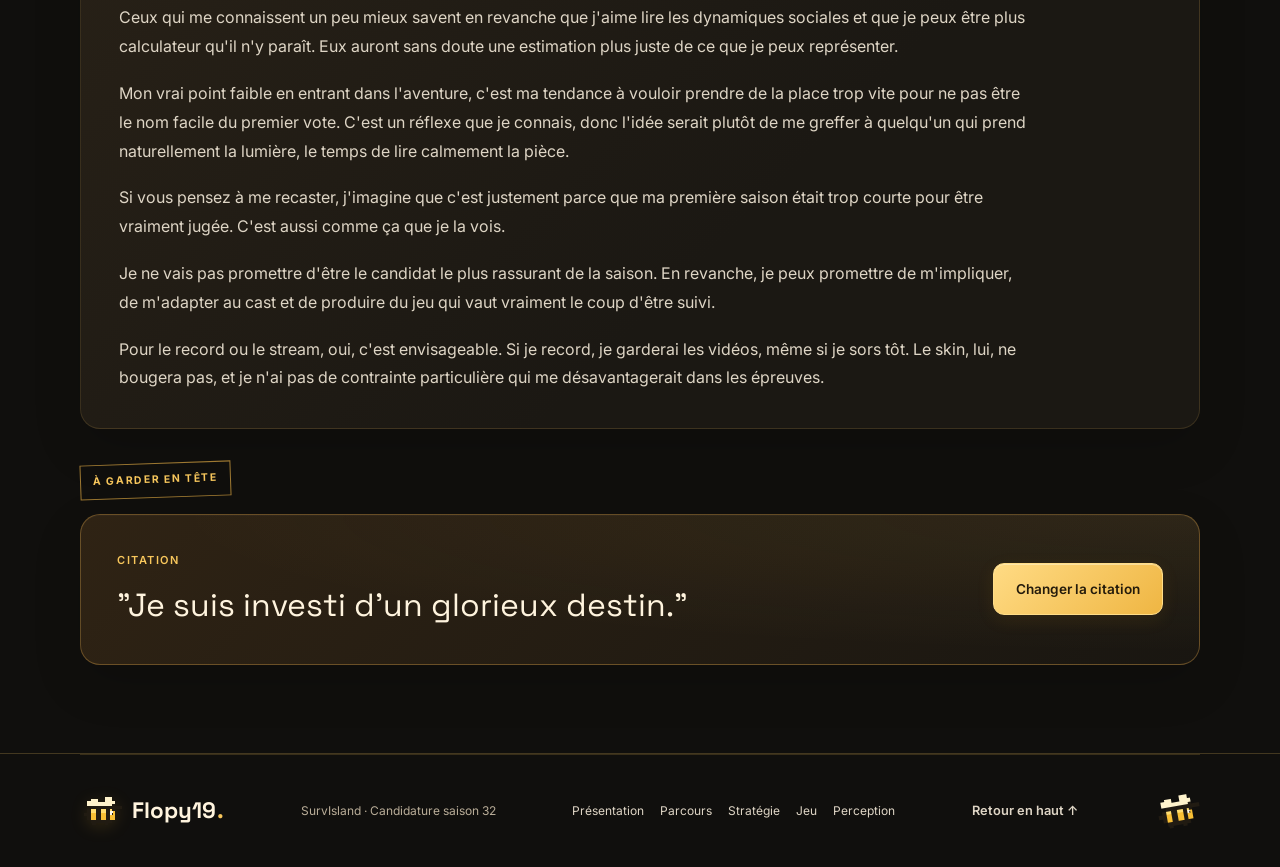
==== commit 720be133: "Mise en place du merge 3" ====
--- a/index.html
+++ b/index.html
@@ -1,7 +1,7 @@
 <!doctype html>
 <html lang="fr">
   <head>
-    <link rel="icon" type="image/svg+xml" href="assets/images/bee.svg" />
+    <link rel="icon" type="image/svg+xml" href="assets/images/bee.svg?v=260cdf4a0d961684" />
     <meta charset="UTF-8" />
     <meta name="viewport" content="width=device-width, initial-scale=1.0" />
     <title>Candidature de Flopy19 | SurvIsland</title>
@@ -15,9 +15,9 @@
       href="https://fonts.googleapis.com/css2?family=Space+Grotesk:wght@400;500;600;700&family=Inter:wght@400;500;600;700&family=Press+Start+2P&display=swap"
       rel="stylesheet"
     />
-    <link rel="stylesheet" href="style.css" />
-    <link rel="stylesheet" href="bee-theme.css" />
-    <link rel="stylesheet" href="site-audio.css" />
+    <link rel="stylesheet" href="style.css?v=260cdf4a0d961684" />
+    <link rel="stylesheet" href="bee-theme.css?v=260cdf4a0d961684" />
+    <link rel="stylesheet" href="site-audio.css?v=260cdf4a0d961684" />
   </head>
   <body>
     <div class="bee-ambient" aria-hidden="true">
@@ -27,7 +27,7 @@
     <nav class="site-nav container" aria-label="Navigation principale">
       <a class="brand" href="#accueil"
         ><img
-          src="assets/images/bee.svg"
+          src="assets/images/bee.svg?v=260cdf4a0d961684"
           width="42"
           height="36"
           alt=""
@@ -41,11 +41,11 @@
         <div class="honeycomb"></div>
         <img
           class="hero__bee hero__bee--one"
-          src="assets/images/bee.svg"
+          src="assets/images/bee.svg?v=260cdf4a0d961684"
           alt=""
         /><img
           class="hero__bee hero__bee--two"
-          src="assets/images/bee.svg"
+          src="assets/images/bee.svg?v=260cdf4a0d961684"
           alt=""
         />
       </div>
@@ -75,7 +75,7 @@
               <span class="photo-tag">Flopy19 / En épreuve</span>
               <img
                 class="media-placeholder__image"
-                src="assets/images/flopy-epreuve-obstacle.png"
+                src="assets/images/flopy-epreuve-obstacle.png?v=260cdf4a0d961684"
                 alt="Capture de Flopy19 pendant une épreuve d'obstacles sur SurvIsland."
               />
             </aside>
@@ -155,7 +155,7 @@
               >
                 <img
                   class="media-placeholder__image"
-                  src="assets/images/flopy-staff-closeup.png"
+                  src="assets/images/flopy-staff-closeup.png?v=260cdf4a0d961684"
                   alt="Capture en jeu de Flopy19 en gros plan dans le lobby."
                   loading="lazy"
                 />
@@ -173,7 +173,7 @@
               >
                 <img
                   class="media-placeholder__image"
-                  src="assets/images/flopy-fishing-render.png"
+                  src="assets/images/flopy-fishing-render.png?v=260cdf4a0d961684"
                   alt="Render Minecraft de Flopy19 assis sur un îlot au soleil."
                   loading="lazy"
                 />
@@ -245,7 +245,7 @@
               >
                 <img
                   class="media-placeholder__image"
-                  src="assets/images/survisland-cast-season18.png"
+                  src="assets/images/survisland-cast-season18.png?v=260cdf4a0d961684"
                   alt="Capture de groupe des joueurs de la saison 18 de SurvIsland."
                   loading="lazy"
                 />
@@ -263,7 +263,7 @@
               >
                 <img
                   class="media-placeholder__image"
-                  src="assets/images/flopy-vs-clovis.png"
+                  src="assets/images/flopy-vs-clovis.png?v=260cdf4a0d961684"
                   alt="Montage Minecraft illustrant la rivalité entre Flopy19 et Clovis sur un ring."
                   loading="lazy"
                 />
@@ -345,7 +345,7 @@
               >
                 <img
                   class="media-placeholder__image"
-                  src="assets/images/survisland-campfire-night.png"
+                  src="assets/images/survisland-campfire-night.png?v=260cdf4a0d961684"
                   alt="Scène nocturne SurvIsland autour d'un feu de camp."
                   loading="lazy"
                 />
@@ -363,7 +363,7 @@
               >
                 <img
                   class="media-placeholder__image"
-                  src="assets/images/flopy-zlan-elimination-day.png"
+                  src="assets/images/flopy-zlan-elimination-day.png?v=260cdf4a0d961684"
                   alt="Photo IRL de Theo à la ZLAN le jour de son élimination sur SurvIsland."
                   loading="lazy"
                 />
@@ -502,7 +502,7 @@
     <footer class="site-footer container">
       <a class="brand" href="#accueil"
         ><img
-          src="assets/images/bee.svg"
+          src="assets/images/bee.svg?v=260cdf4a0d961684"
           width="42"
           height="36"
           alt=""
@@ -516,7 +516,7 @@
       </nav>
       <a class="nav-link" href="#accueil">Retour en haut ↑</a>
     </footer>
-    <script src="script.js"></script>
-    <script type="module" src="site-audio.js"></script>
+    <script src="script.js?v=260cdf4a0d961684"></script>
+    <script type="module" src="site-audio.js?v=260cdf4a0d961684"></script>
   </body>
 </html>
--- a/style.css
+++ b/style.css
@@ -123,7 +123,7 @@
 .honeycomb {
   position: absolute;
   inset: 0 0 0 40%;
-  background: url("assets/images/honeycomb.svg");
+  background: url("assets/images/honeycomb.svg?v=260cdf4a0d961684");
   mask-image: linear-gradient(90deg, transparent, #000);
   transform: translate3d(calc((var(--hero-x, 50) - 50) * 0.12px), 0, 0);
 }
@@ -360,7 +360,7 @@
   border-bottom: 1px solid #433820;
 }
 .section--accent {
-  background: #1d1a13 url("assets/images/honeycomb.svg") right top/78px 135px;
+  background: #1d1a13 url("assets/images/honeycomb.svg?v=260cdf4a0d961684") right top/78px 135px;
 }
 .section--accent > .container {
   position: relative;
--- a/bee-theme.css
+++ b/bee-theme.css
@@ -9,7 +9,7 @@
   position: fixed;
   inset: 0;
   pointer-events: none;
-  background: url("assets/images/honeycomb.svg") center / 104px 180px;
+  background: url("assets/images/honeycomb.svg?v=260cdf4a0d961684") center / 104px 180px;
   opacity: 0.24;
   mask-image: linear-gradient(
     90deg,
@@ -30,7 +30,7 @@
   position: absolute;
   width: 48px;
   height: 40px;
-  background: url("assets/images/bee.svg") center / contain no-repeat;
+  background: url("assets/images/bee.svg?v=260cdf4a0d961684") center / contain no-repeat;
   image-rendering: pixelated;
   animation: hive-drift 9s ease-in-out infinite;
 }
@@ -142,7 +142,7 @@
   height: 80px;
   top: 67px;
   left: 72px;
-  background: url("assets/images/bee.svg") center / contain no-repeat;
+  background: url("assets/images/bee.svg?v=260cdf4a0d961684") center / contain no-repeat;
   filter: drop-shadow(0 9px 9px #0008);
   image-rendering: pixelated;
   animation: hive-drift 6s ease-in-out infinite;
@@ -188,7 +188,7 @@
   top: 24px;
   width: 42px;
   height: 36px;
-  background: url("assets/images/bee.svg") center / contain no-repeat;
+  background: url("assets/images/bee.svg?v=260cdf4a0d961684") center / contain no-repeat;
   rotate: 12deg;
   pointer-events: none;
 }
@@ -207,7 +207,7 @@
   top: 16px;
   width: 28px;
   height: 25px;
-  background: url("assets/images/bee.svg") center / contain no-repeat;
+  background: url("assets/images/bee.svg?v=260cdf4a0d961684") center / contain no-repeat;
   pointer-events: none;
 }
 .answer-card {
@@ -233,10 +233,10 @@
   content: "";
   flex: 0 0 34px;
   height: 30px;
-  background: url("assets/images/bee.svg") center / contain no-repeat;
+  background: url("assets/images/bee.svg?v=260cdf4a0d961684") center / contain no-repeat;
 }
 .tier-label {
-  background-image: url("assets/images/honeycomb.svg");
+  background-image: url("assets/images/honeycomb.svg?v=260cdf4a0d961684");
   background-size: 52px 90px;
 }
 .tier-row {
@@ -267,7 +267,7 @@
   display: block;
   width: 46px;
   height: 38px;
-  background: url("assets/images/bee.svg") center / contain no-repeat;
+  background: url("assets/images/bee.svg?v=260cdf4a0d961684") center / contain no-repeat;
   pointer-events: none;
   rotate: -10deg;
 }
@@ -467,7 +467,7 @@
 .section--accent {
   background:
     linear-gradient(90deg, #1d1812f5, #1d1812d9),
-    url("assets/images/honeycomb.svg") right top / 78px 135px;
+    url("assets/images/honeycomb.svg?v=260cdf4a0d961684") right top / 78px 135px;
 }
 .section-heading::before {
   background: linear-gradient(140deg, #ffe6a5, #e8a636);
@@ -521,7 +521,7 @@
   position: absolute;
   inset: 0;
   border-radius: inherit;
-  background: url("assets/images/honeycomb.svg") right center / 86px 149px;
+  background: url("assets/images/honeycomb.svg?v=260cdf4a0d961684") right center / 86px 149px;
   mask-image: linear-gradient(90deg, transparent 45%, #000);
   opacity: 0.35;
   pointer-events: none;
@@ -633,7 +633,7 @@
 .tier-label {
   background-image:
     linear-gradient(150deg, #ffffff20, #00000016),
-    url("assets/images/honeycomb.svg");
+    url("assets/images/honeycomb.svg?v=260cdf4a0d961684");
   background-size:
     auto,
     52px 90px;
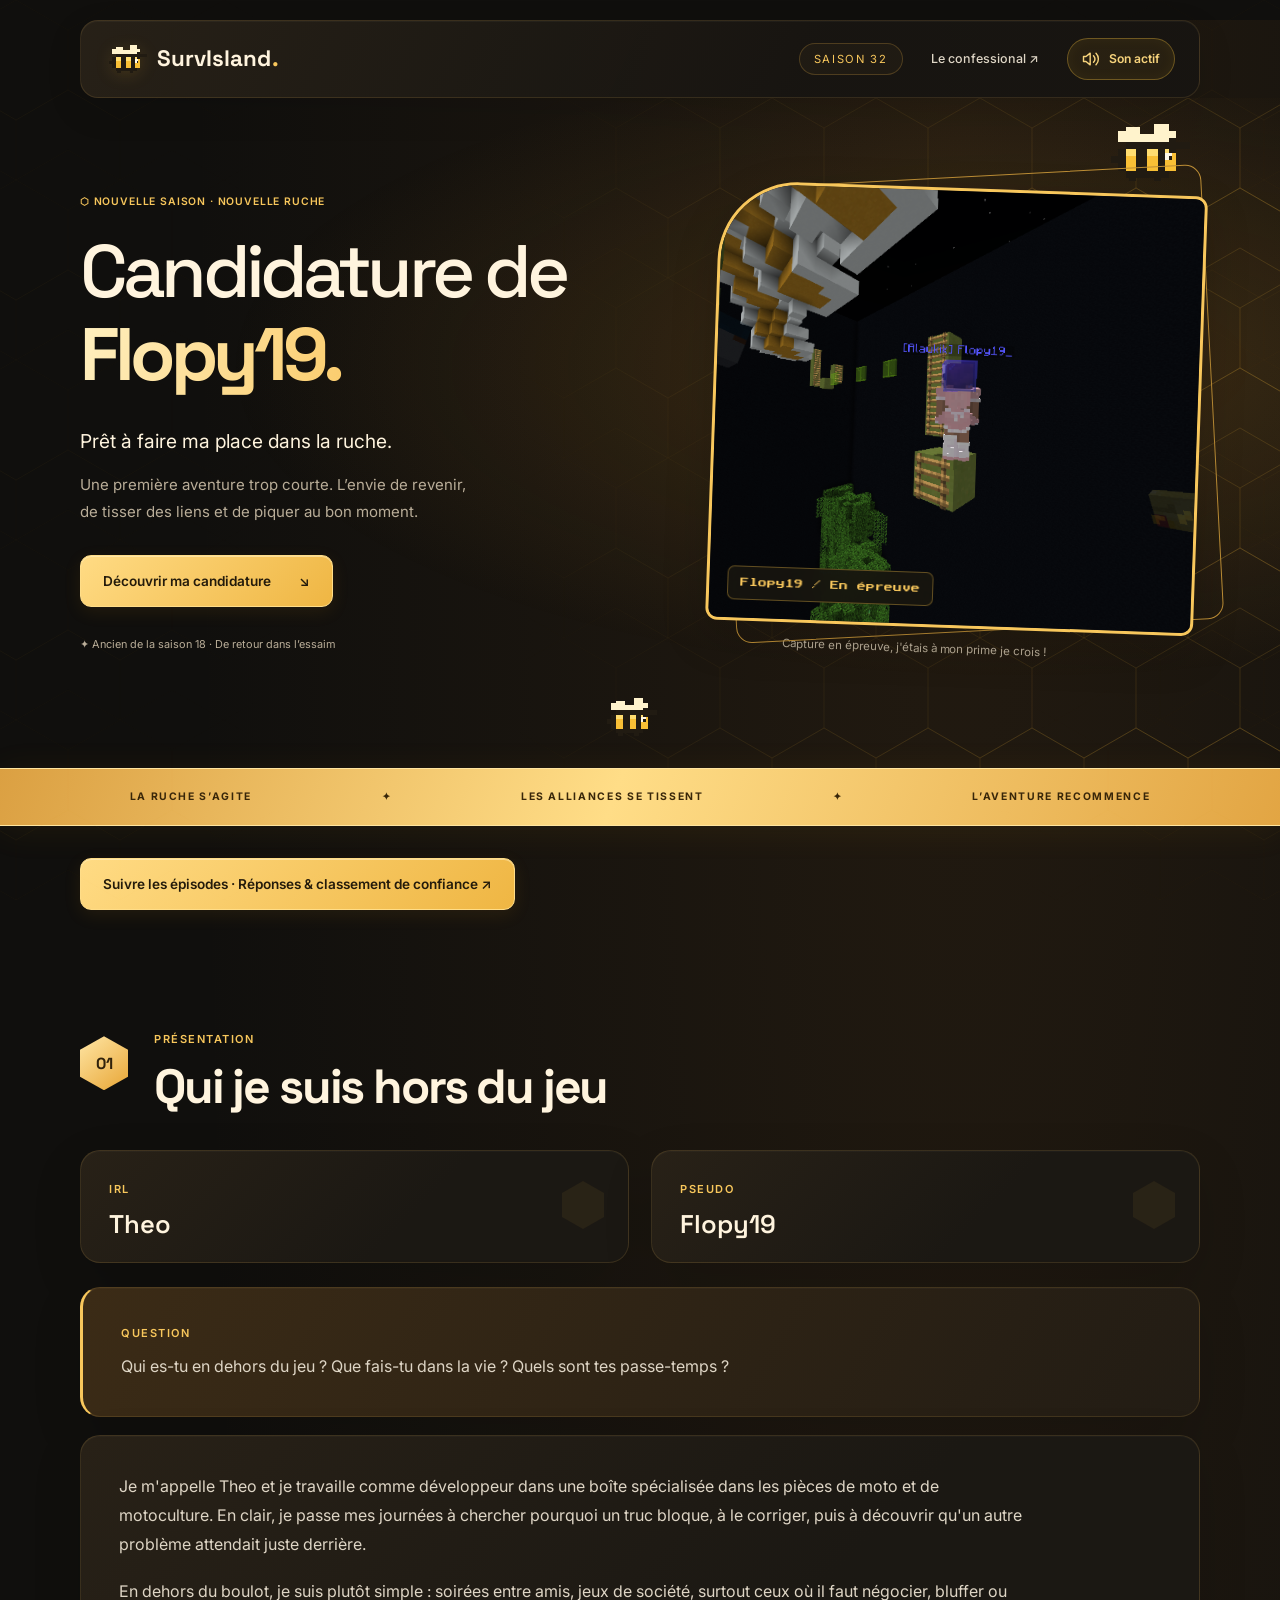
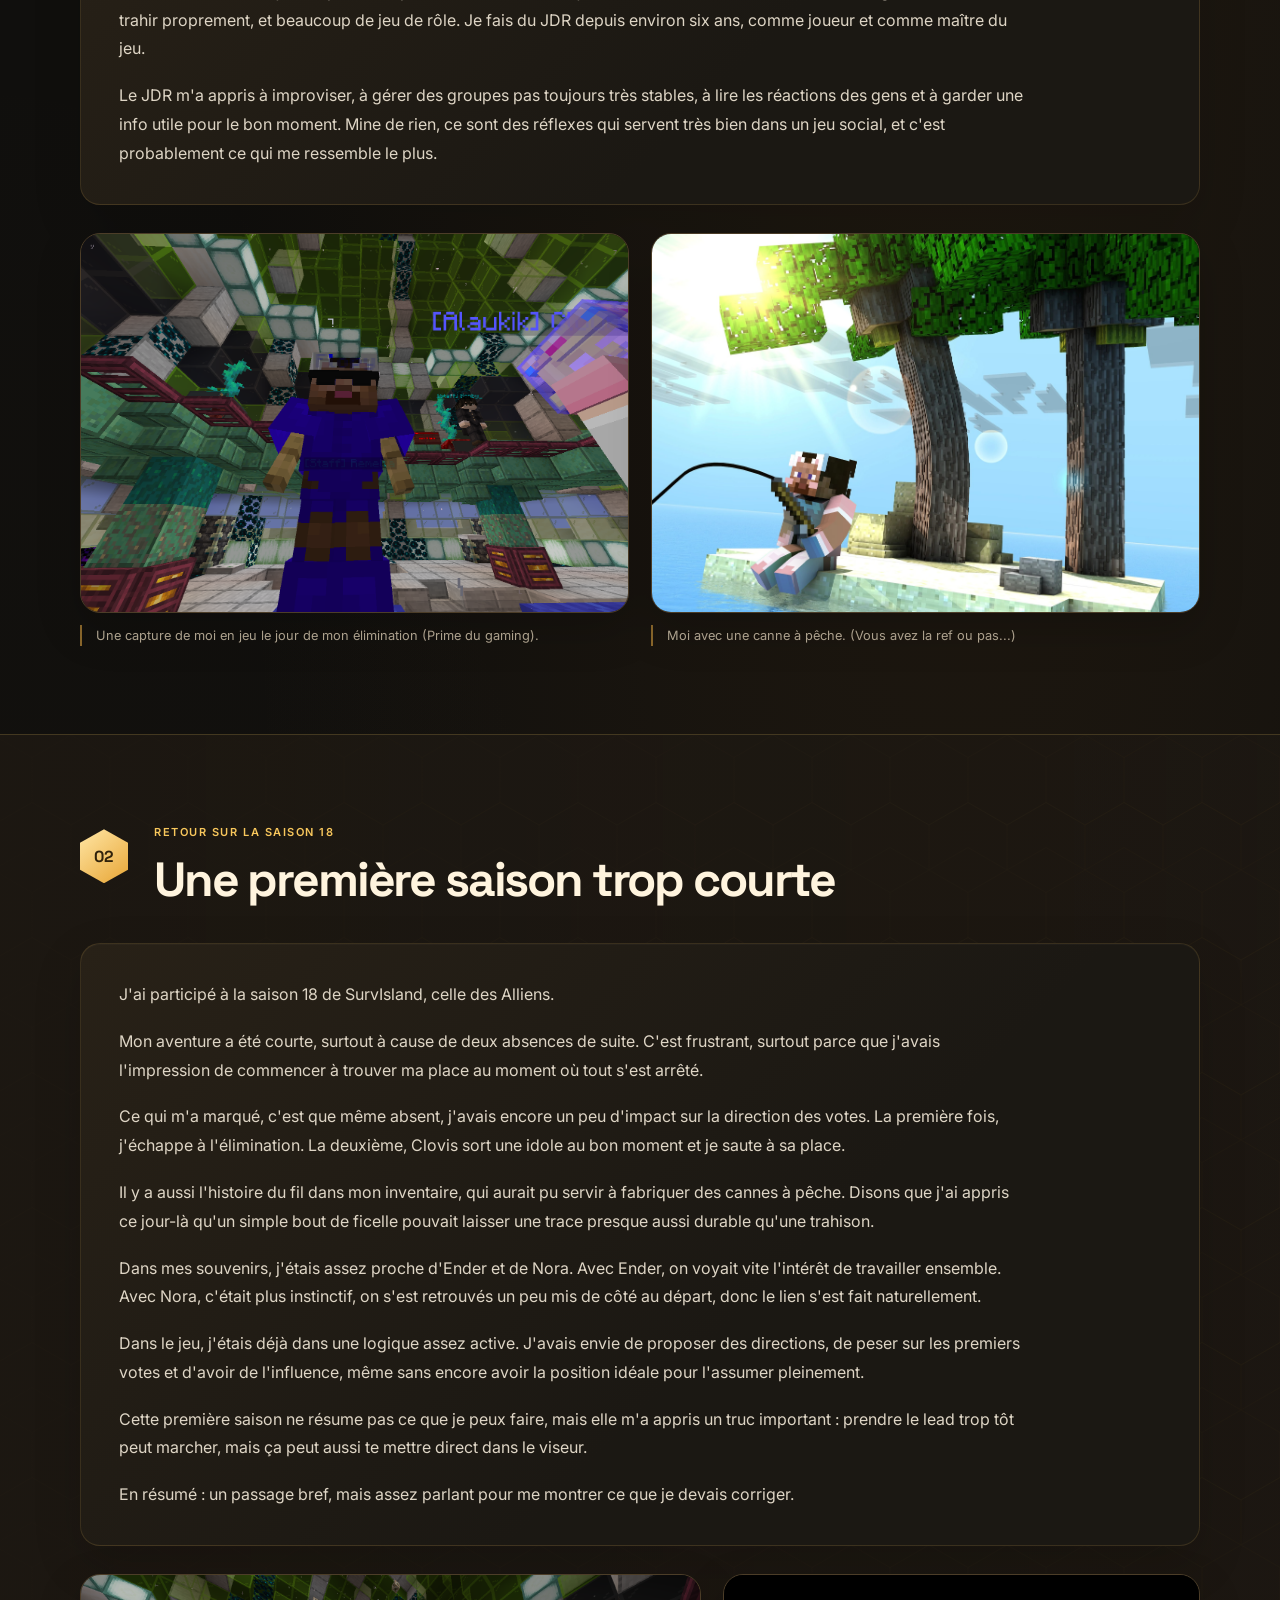
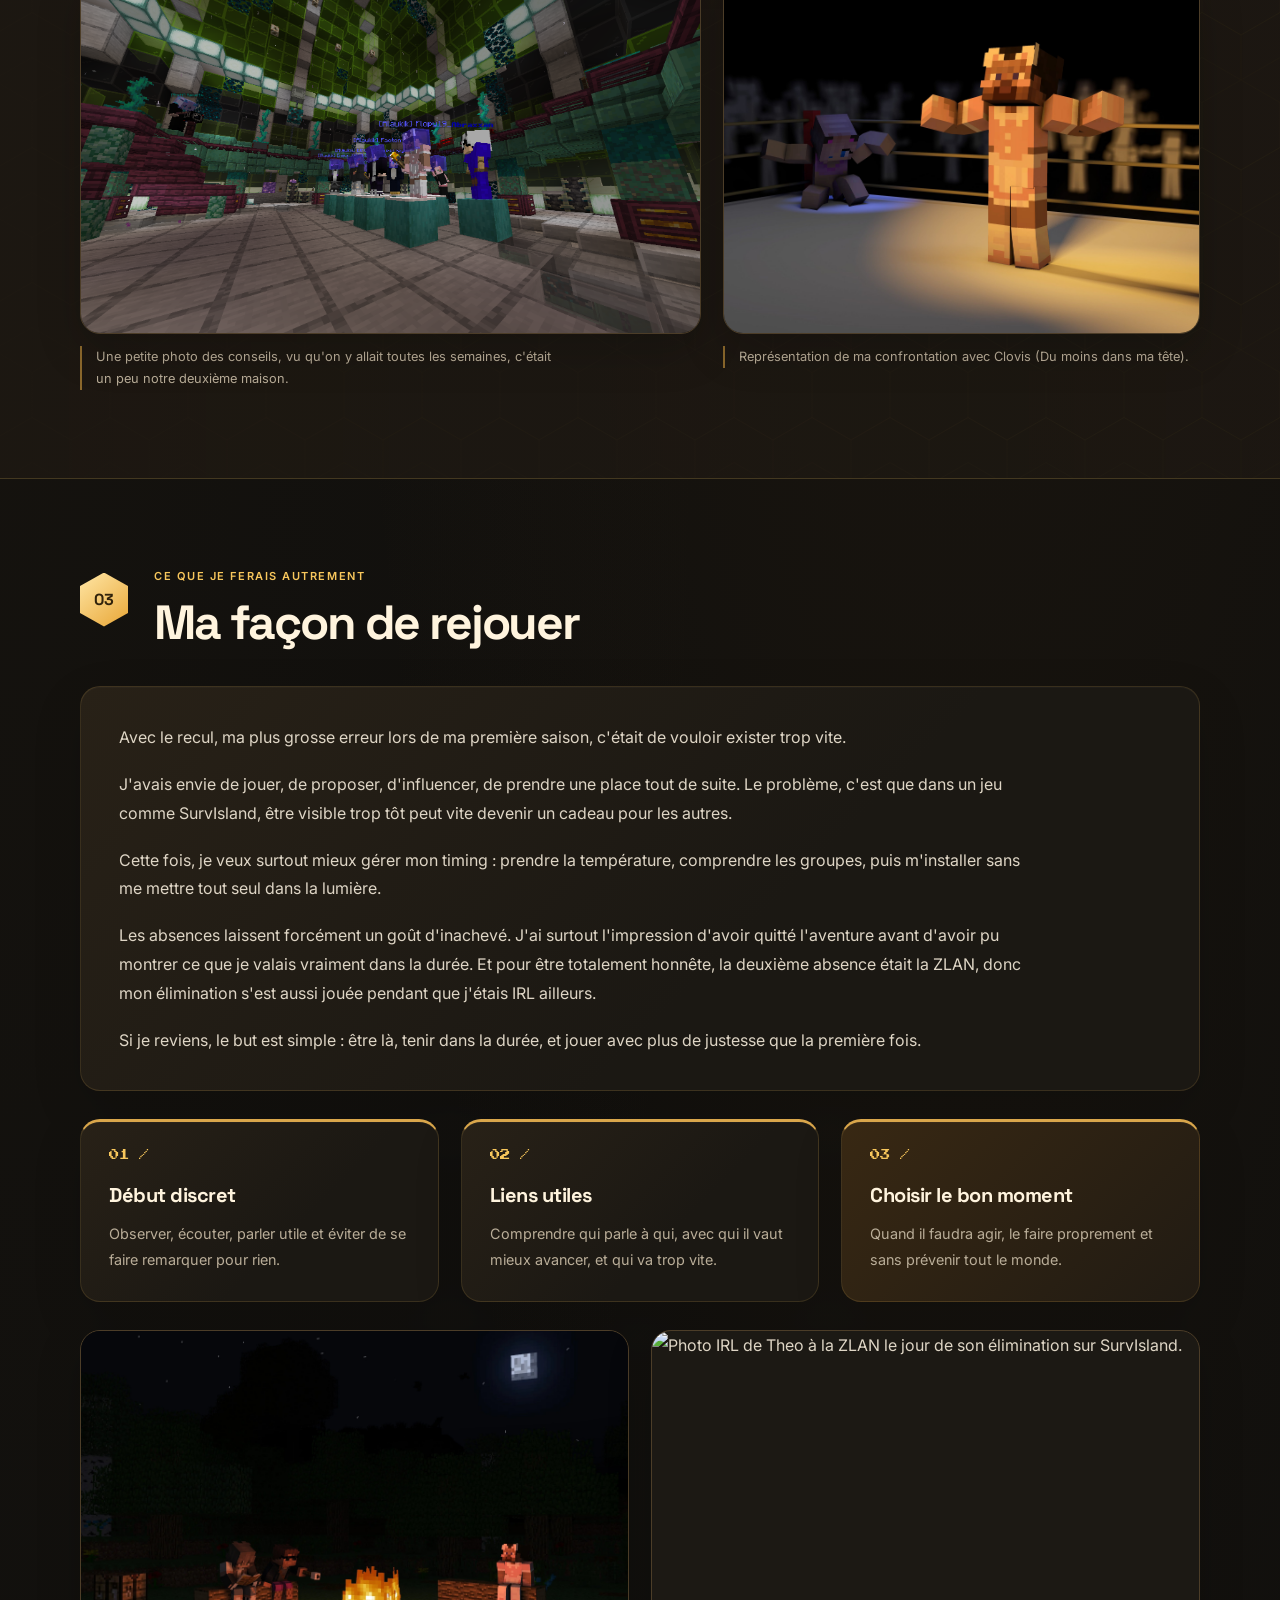
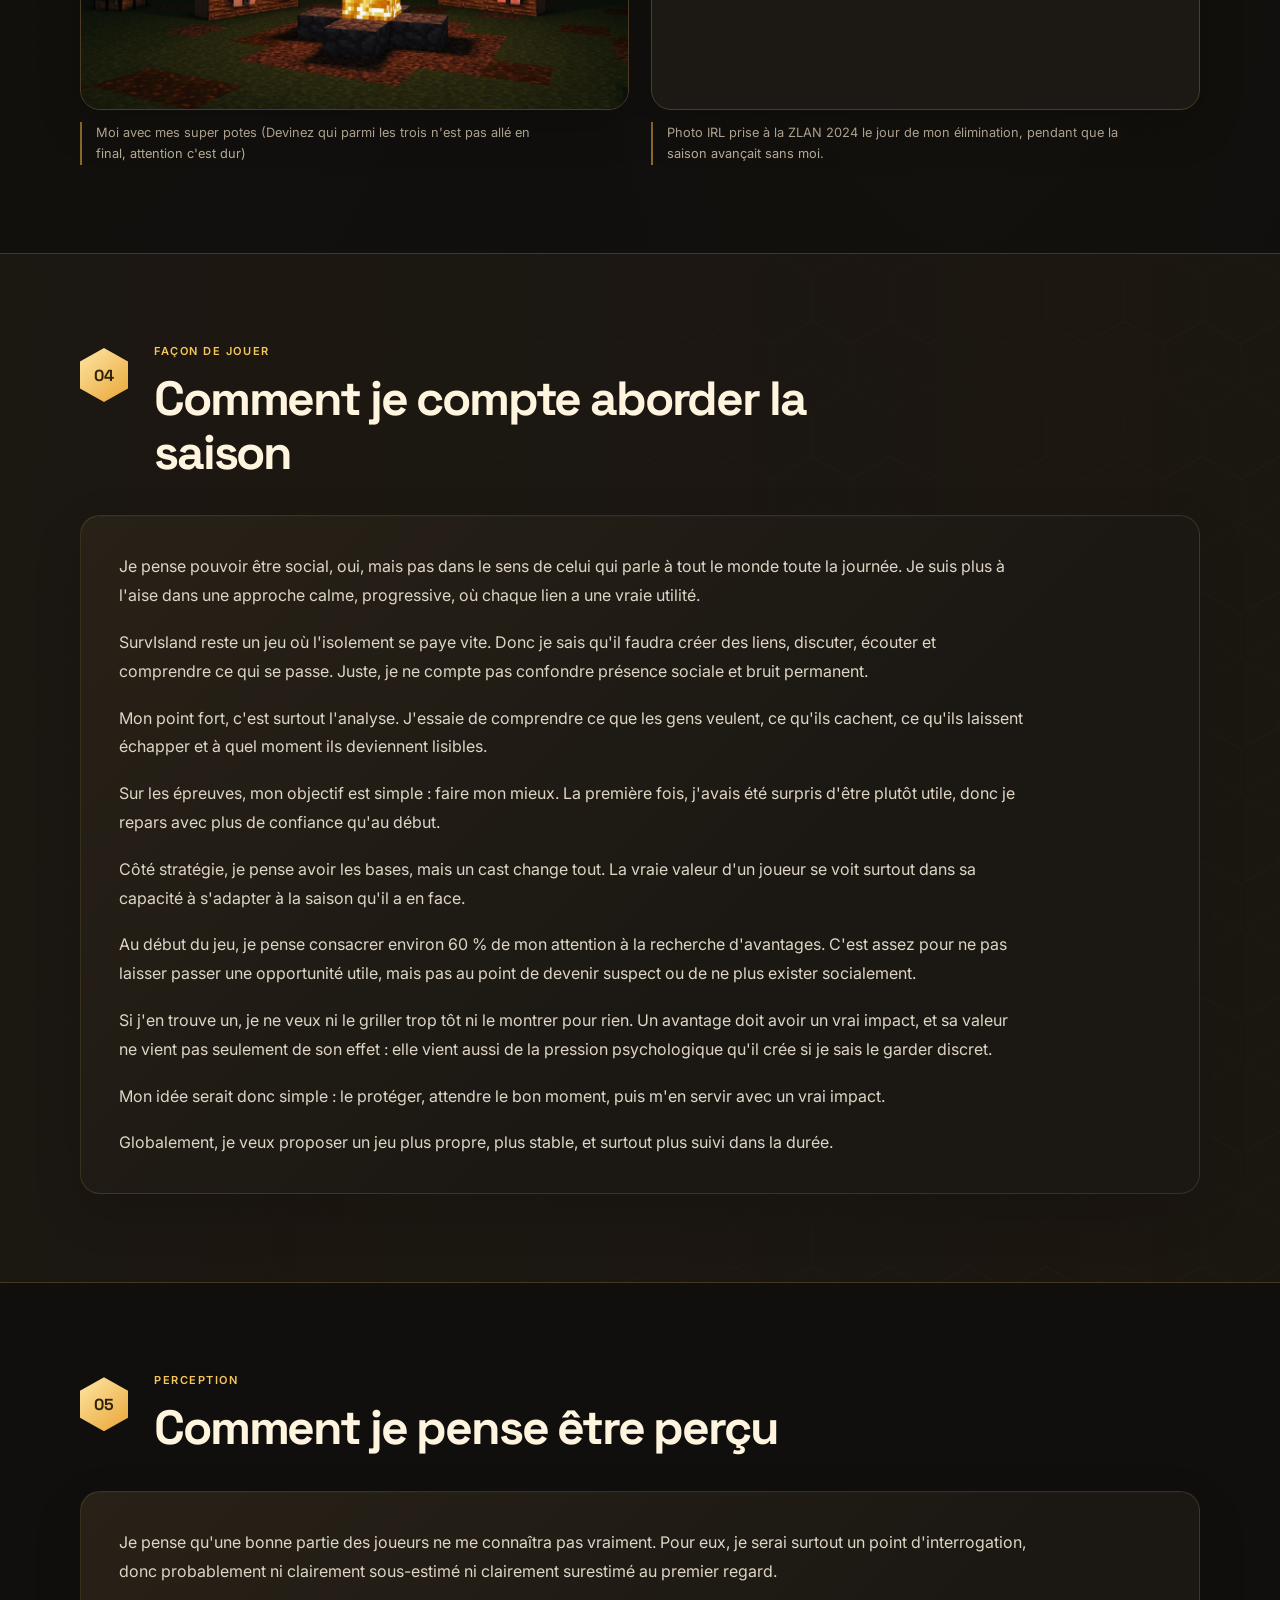
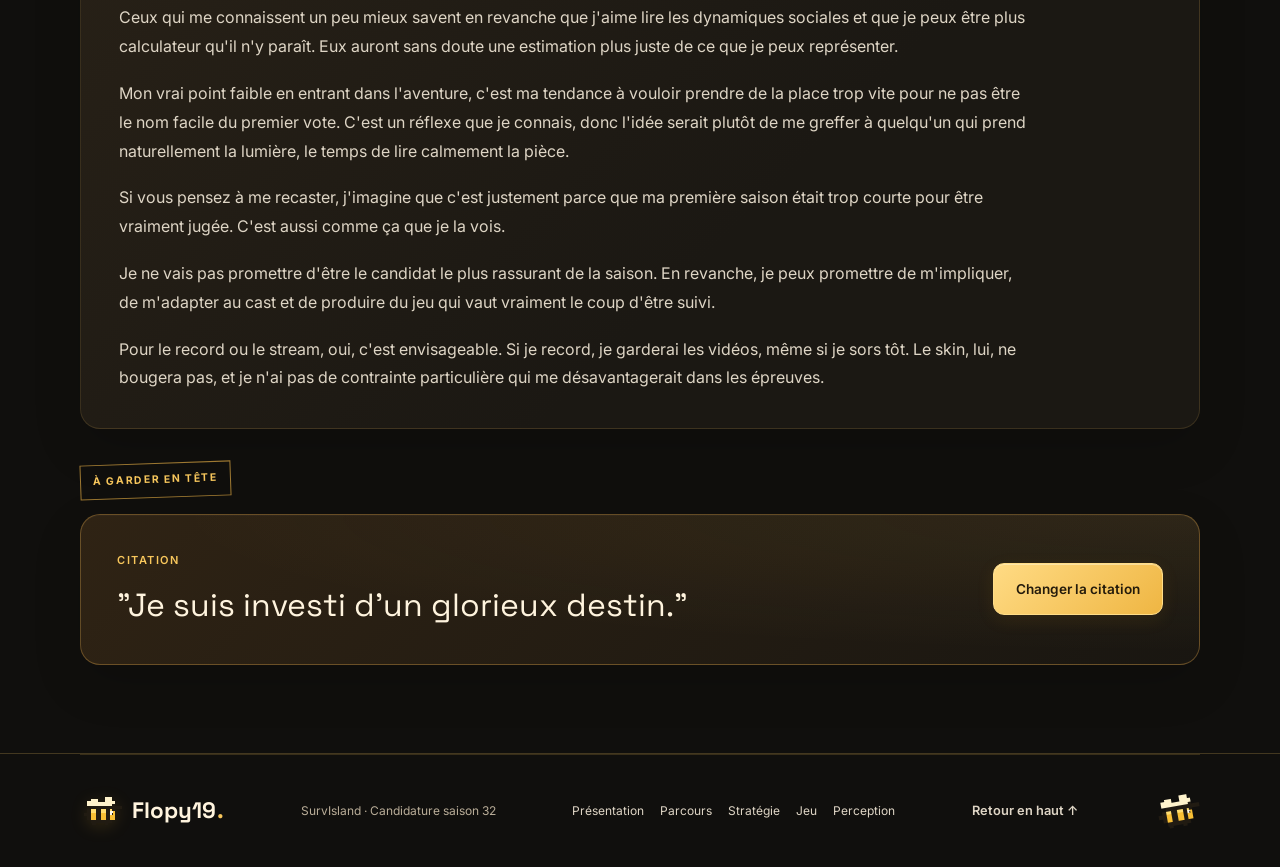
==== commit 4086d423: "Mise en place du merge 4" ====
--- a/index.html
+++ b/index.html
@@ -1,7 +1,7 @@
 <!doctype html>
 <html lang="fr">
   <head>
-    <link rel="icon" type="image/svg+xml" href="assets/images/bee.svg?v=260cdf4a0d961684" />
+    <link rel="icon" type="image/svg+xml" href="assets/images/bee.svg?v=5f9c2819ac25f95a" />
     <meta charset="UTF-8" />
     <meta name="viewport" content="width=device-width, initial-scale=1.0" />
     <title>Candidature de Flopy19 | SurvIsland</title>
@@ -15,9 +15,9 @@
       href="https://fonts.googleapis.com/css2?family=Space+Grotesk:wght@400;500;600;700&family=Inter:wght@400;500;600;700&family=Press+Start+2P&display=swap"
       rel="stylesheet"
     />
-    <link rel="stylesheet" href="style.css?v=260cdf4a0d961684" />
-    <link rel="stylesheet" href="bee-theme.css?v=260cdf4a0d961684" />
-    <link rel="stylesheet" href="site-audio.css?v=260cdf4a0d961684" />
+    <link rel="stylesheet" href="style.css?v=5f9c2819ac25f95a" />
+    <link rel="stylesheet" href="bee-theme.css?v=5f9c2819ac25f95a" />
+    <link rel="stylesheet" href="site-audio.css?v=5f9c2819ac25f95a" />
   </head>
   <body>
     <div class="bee-ambient" aria-hidden="true">
@@ -27,7 +27,7 @@
     <nav class="site-nav container" aria-label="Navigation principale">
       <a class="brand" href="#accueil"
         ><img
-          src="assets/images/bee.svg?v=260cdf4a0d961684"
+          src="assets/images/bee.svg?v=5f9c2819ac25f95a"
           width="42"
           height="36"
           alt=""
@@ -41,11 +41,11 @@
         <div class="honeycomb"></div>
         <img
           class="hero__bee hero__bee--one"
-          src="assets/images/bee.svg?v=260cdf4a0d961684"
+          src="assets/images/bee.svg?v=5f9c2819ac25f95a"
           alt=""
         /><img
           class="hero__bee hero__bee--two"
-          src="assets/images/bee.svg?v=260cdf4a0d961684"
+          src="assets/images/bee.svg?v=5f9c2819ac25f95a"
           alt=""
         />
       </div>
@@ -75,7 +75,7 @@
               <span class="photo-tag">Flopy19 / En épreuve</span>
               <img
                 class="media-placeholder__image"
-                src="assets/images/flopy-epreuve-obstacle.png?v=260cdf4a0d961684"
+                src="assets/images/flopy-epreuve-obstacle.png?v=5f9c2819ac25f95a"
                 alt="Capture de Flopy19 pendant une épreuve d'obstacles sur SurvIsland."
               />
             </aside>
@@ -155,7 +155,7 @@
               >
                 <img
                   class="media-placeholder__image"
-                  src="assets/images/flopy-staff-closeup.png?v=260cdf4a0d961684"
+                  src="assets/images/flopy-staff-closeup.png?v=5f9c2819ac25f95a"
                   alt="Capture en jeu de Flopy19 en gros plan dans le lobby."
                   loading="lazy"
                 />
@@ -173,7 +173,7 @@
               >
                 <img
                   class="media-placeholder__image"
-                  src="assets/images/flopy-fishing-render.png?v=260cdf4a0d961684"
+                  src="assets/images/flopy-fishing-render.png?v=5f9c2819ac25f95a"
                   alt="Render Minecraft de Flopy19 assis sur un îlot au soleil."
                   loading="lazy"
                 />
@@ -245,7 +245,7 @@
               >
                 <img
                   class="media-placeholder__image"
-                  src="assets/images/survisland-cast-season18.png?v=260cdf4a0d961684"
+                  src="assets/images/survisland-cast-season18.png?v=5f9c2819ac25f95a"
                   alt="Capture de groupe des joueurs de la saison 18 de SurvIsland."
                   loading="lazy"
                 />
@@ -263,7 +263,7 @@
               >
                 <img
                   class="media-placeholder__image"
-                  src="assets/images/flopy-vs-clovis.png?v=260cdf4a0d961684"
+                  src="assets/images/flopy-vs-clovis.png?v=5f9c2819ac25f95a"
                   alt="Montage Minecraft illustrant la rivalité entre Flopy19 et Clovis sur un ring."
                   loading="lazy"
                 />
@@ -345,7 +345,7 @@
               >
                 <img
                   class="media-placeholder__image"
-                  src="assets/images/survisland-campfire-night.png?v=260cdf4a0d961684"
+                  src="assets/images/survisland-campfire-night.png?v=5f9c2819ac25f95a"
                   alt="Scène nocturne SurvIsland autour d'un feu de camp."
                   loading="lazy"
                 />
@@ -363,7 +363,7 @@
               >
                 <img
                   class="media-placeholder__image"
-                  src="assets/images/flopy-zlan-elimination-day.png?v=260cdf4a0d961684"
+                  src="assets/images/flopy-zlan-elimination-day.png?v=5f9c2819ac25f95a"
                   alt="Photo IRL de Theo à la ZLAN le jour de son élimination sur SurvIsland."
                   loading="lazy"
                 />
@@ -502,7 +502,7 @@
     <footer class="site-footer container">
       <a class="brand" href="#accueil"
         ><img
-          src="assets/images/bee.svg?v=260cdf4a0d961684"
+          src="assets/images/bee.svg?v=5f9c2819ac25f95a"
           width="42"
           height="36"
           alt=""
@@ -516,7 +516,7 @@
       </nav>
       <a class="nav-link" href="#accueil">Retour en haut ↑</a>
     </footer>
-    <script src="script.js?v=260cdf4a0d961684"></script>
-    <script type="module" src="site-audio.js?v=260cdf4a0d961684"></script>
+    <script src="script.js?v=5f9c2819ac25f95a"></script>
+    <script type="module" src="site-audio.js?v=5f9c2819ac25f95a"></script>
   </body>
 </html>
--- a/style.css
+++ b/style.css
@@ -123,7 +123,7 @@
 .honeycomb {
   position: absolute;
   inset: 0 0 0 40%;
-  background: url("assets/images/honeycomb.svg?v=260cdf4a0d961684");
+  background: url("assets/images/honeycomb.svg?v=5f9c2819ac25f95a");
   mask-image: linear-gradient(90deg, transparent, #000);
   transform: translate3d(calc((var(--hero-x, 50) - 50) * 0.12px), 0, 0);
 }
@@ -360,7 +360,7 @@
   border-bottom: 1px solid #433820;
 }
 .section--accent {
-  background: #1d1a13 url("assets/images/honeycomb.svg?v=260cdf4a0d961684") right top/78px 135px;
+  background: #1d1a13 url("assets/images/honeycomb.svg?v=5f9c2819ac25f95a") right top/78px 135px;
 }
 .section--accent > .container {
   position: relative;
--- a/bee-theme.css
+++ b/bee-theme.css
@@ -9,7 +9,7 @@
   position: fixed;
   inset: 0;
   pointer-events: none;
-  background: url("assets/images/honeycomb.svg?v=260cdf4a0d961684") center / 104px 180px;
+  background: url("assets/images/honeycomb.svg?v=5f9c2819ac25f95a") center / 104px 180px;
   opacity: 0.24;
   mask-image: linear-gradient(
     90deg,
@@ -30,7 +30,7 @@
   position: absolute;
   width: 48px;
   height: 40px;
-  background: url("assets/images/bee.svg?v=260cdf4a0d961684") center / contain no-repeat;
+  background: url("assets/images/bee.svg?v=5f9c2819ac25f95a") center / contain no-repeat;
   image-rendering: pixelated;
   animation: hive-drift 9s ease-in-out infinite;
 }
@@ -142,7 +142,7 @@
   height: 80px;
   top: 67px;
   left: 72px;
-  background: url("assets/images/bee.svg?v=260cdf4a0d961684") center / contain no-repeat;
+  background: url("assets/images/bee.svg?v=5f9c2819ac25f95a") center / contain no-repeat;
   filter: drop-shadow(0 9px 9px #0008);
   image-rendering: pixelated;
   animation: hive-drift 6s ease-in-out infinite;
@@ -188,7 +188,7 @@
   top: 24px;
   width: 42px;
   height: 36px;
-  background: url("assets/images/bee.svg?v=260cdf4a0d961684") center / contain no-repeat;
+  background: url("assets/images/bee.svg?v=5f9c2819ac25f95a") center / contain no-repeat;
   rotate: 12deg;
   pointer-events: none;
 }
@@ -207,7 +207,7 @@
   top: 16px;
   width: 28px;
   height: 25px;
-  background: url("assets/images/bee.svg?v=260cdf4a0d961684") center / contain no-repeat;
+  background: url("assets/images/bee.svg?v=5f9c2819ac25f95a") center / contain no-repeat;
   pointer-events: none;
 }
 .answer-card {
@@ -233,10 +233,10 @@
   content: "";
   flex: 0 0 34px;
   height: 30px;
-  background: url("assets/images/bee.svg?v=260cdf4a0d961684") center / contain no-repeat;
+  background: url("assets/images/bee.svg?v=5f9c2819ac25f95a") center / contain no-repeat;
 }
 .tier-label {
-  background-image: url("assets/images/honeycomb.svg?v=260cdf4a0d961684");
+  background-image: url("assets/images/honeycomb.svg?v=5f9c2819ac25f95a");
   background-size: 52px 90px;
 }
 .tier-row {
@@ -267,7 +267,7 @@
   display: block;
   width: 46px;
   height: 38px;
-  background: url("assets/images/bee.svg?v=260cdf4a0d961684") center / contain no-repeat;
+  background: url("assets/images/bee.svg?v=5f9c2819ac25f95a") center / contain no-repeat;
   pointer-events: none;
   rotate: -10deg;
 }
@@ -467,7 +467,7 @@
 .section--accent {
   background:
     linear-gradient(90deg, #1d1812f5, #1d1812d9),
-    url("assets/images/honeycomb.svg?v=260cdf4a0d961684") right top / 78px 135px;
+    url("assets/images/honeycomb.svg?v=5f9c2819ac25f95a") right top / 78px 135px;
 }
 .section-heading::before {
   background: linear-gradient(140deg, #ffe6a5, #e8a636);
@@ -521,7 +521,7 @@
   position: absolute;
   inset: 0;
   border-radius: inherit;
-  background: url("assets/images/honeycomb.svg?v=260cdf4a0d961684") right center / 86px 149px;
+  background: url("assets/images/honeycomb.svg?v=5f9c2819ac25f95a") right center / 86px 149px;
   mask-image: linear-gradient(90deg, transparent 45%, #000);
   opacity: 0.35;
   pointer-events: none;
@@ -633,7 +633,7 @@
 .tier-label {
   background-image:
     linear-gradient(150deg, #ffffff20, #00000016),
-    url("assets/images/honeycomb.svg?v=260cdf4a0d961684");
+    url("assets/images/honeycomb.svg?v=5f9c2819ac25f95a");
   background-size:
     auto,
     52px 90px;
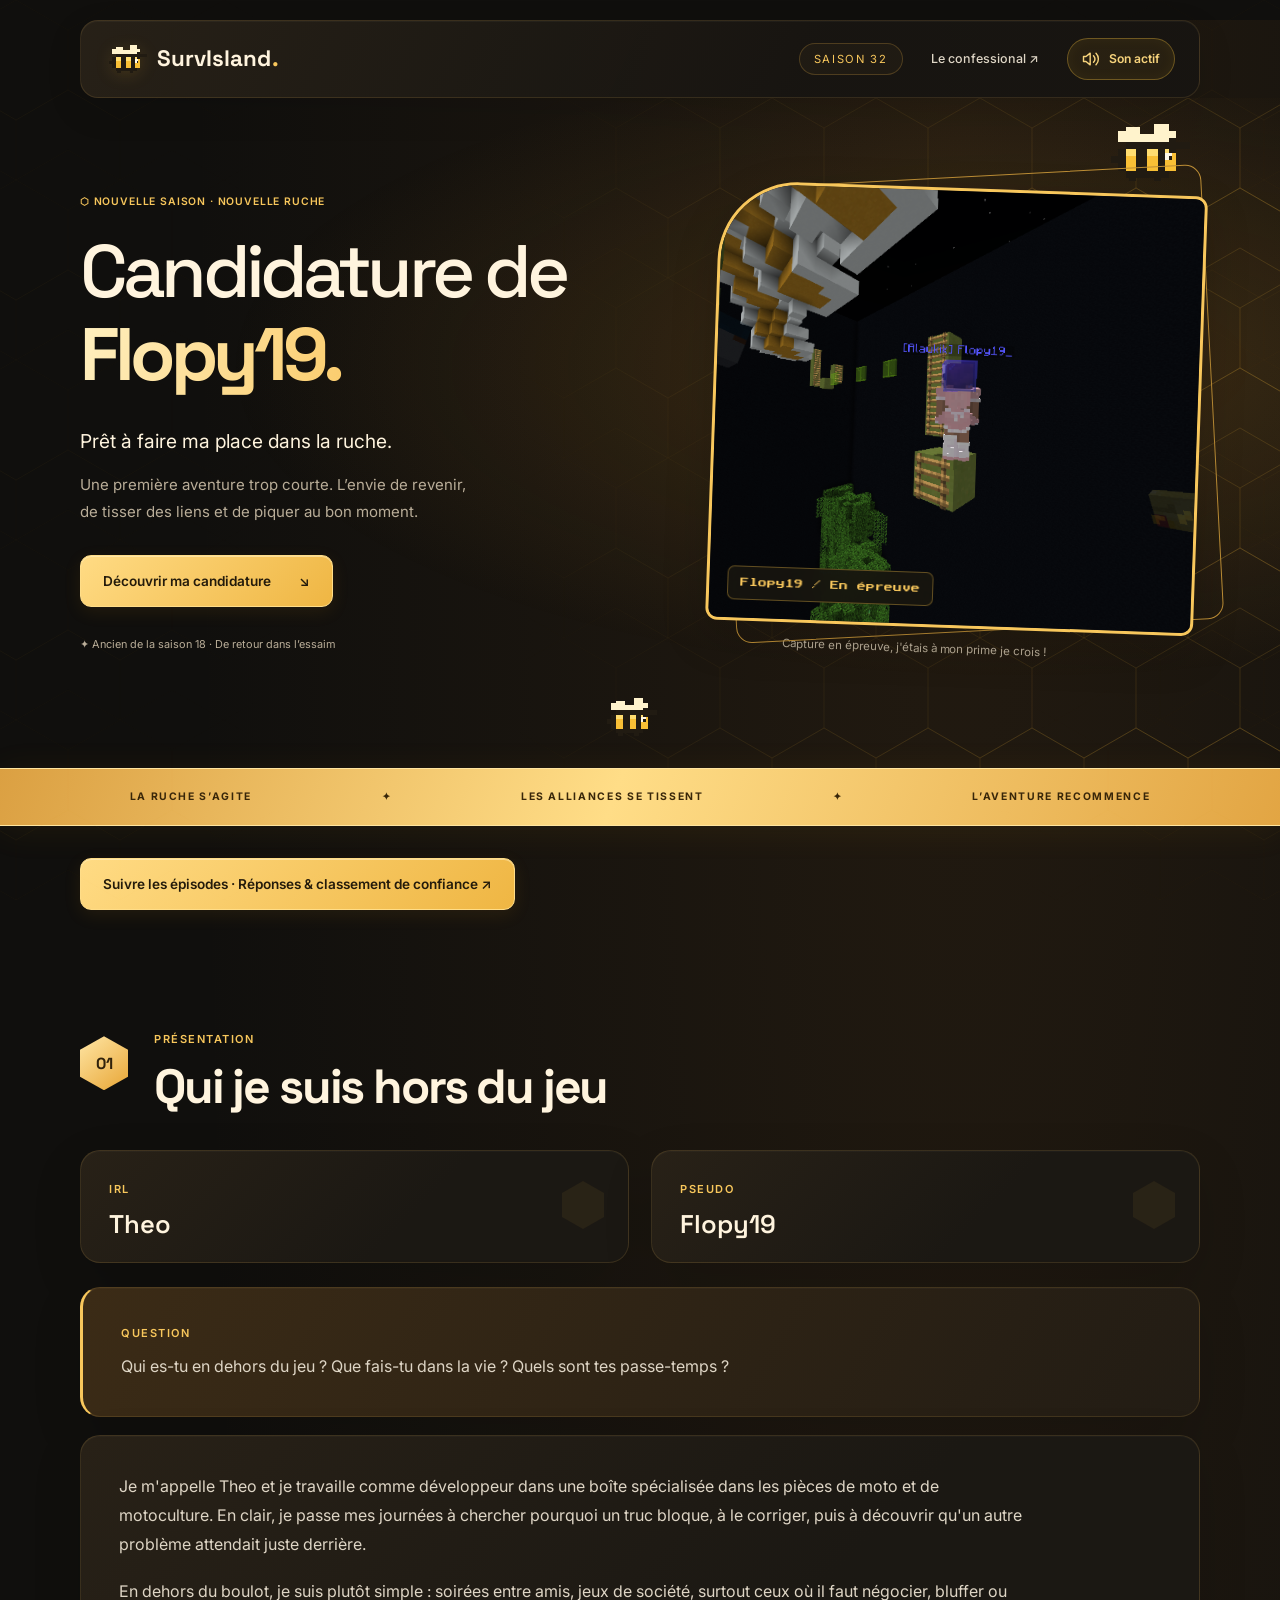
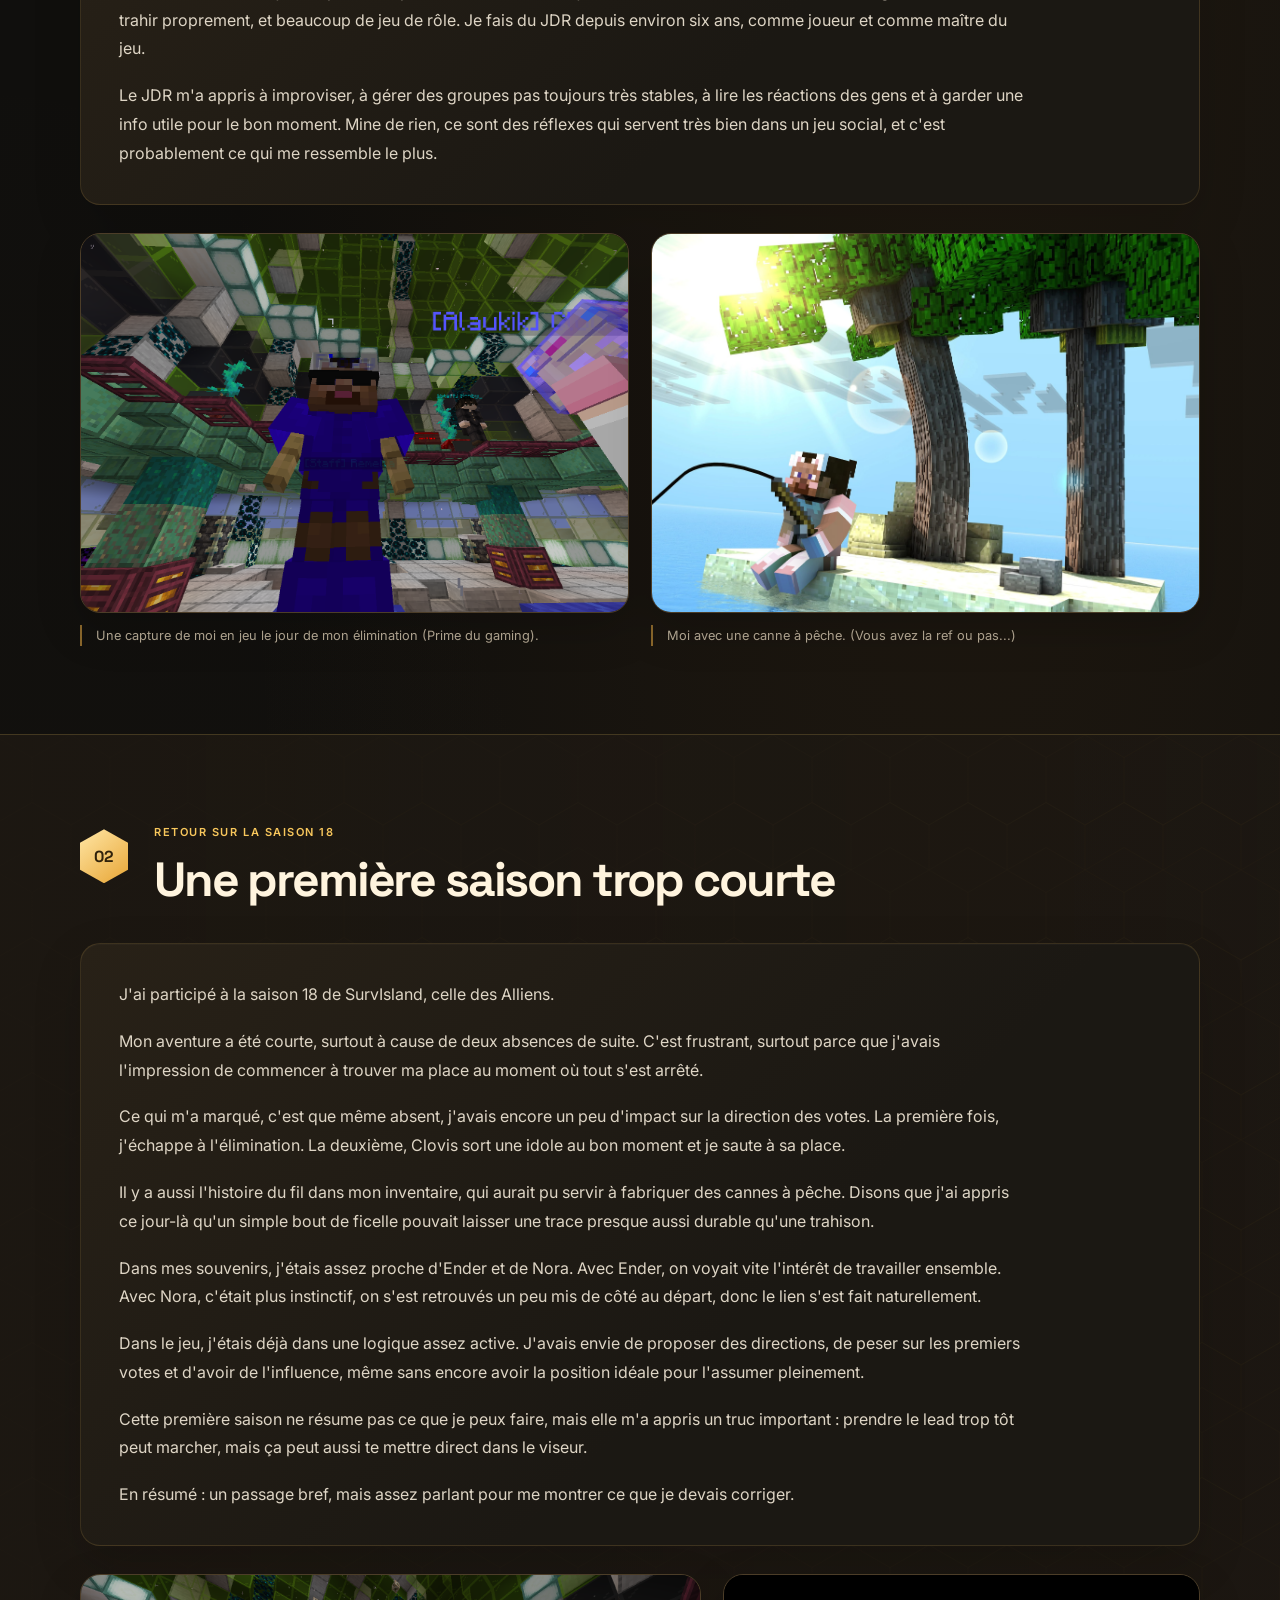
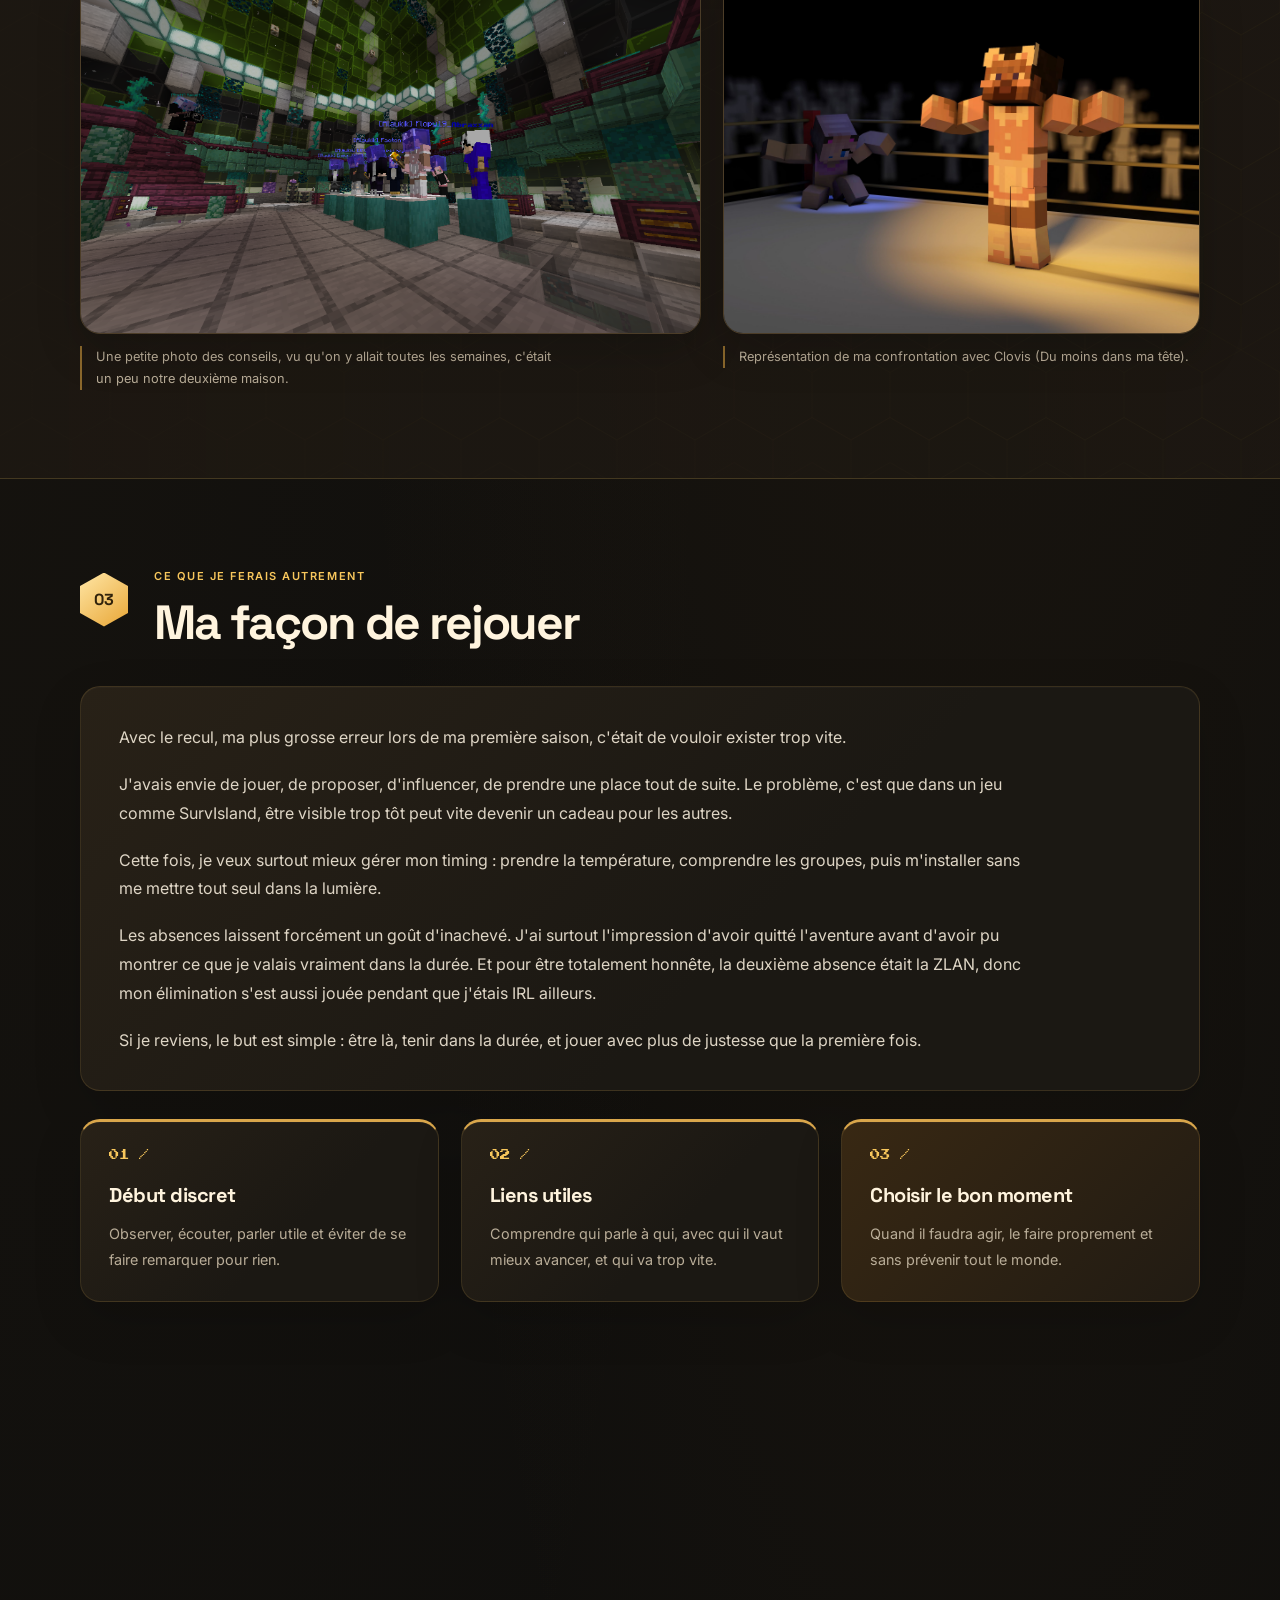
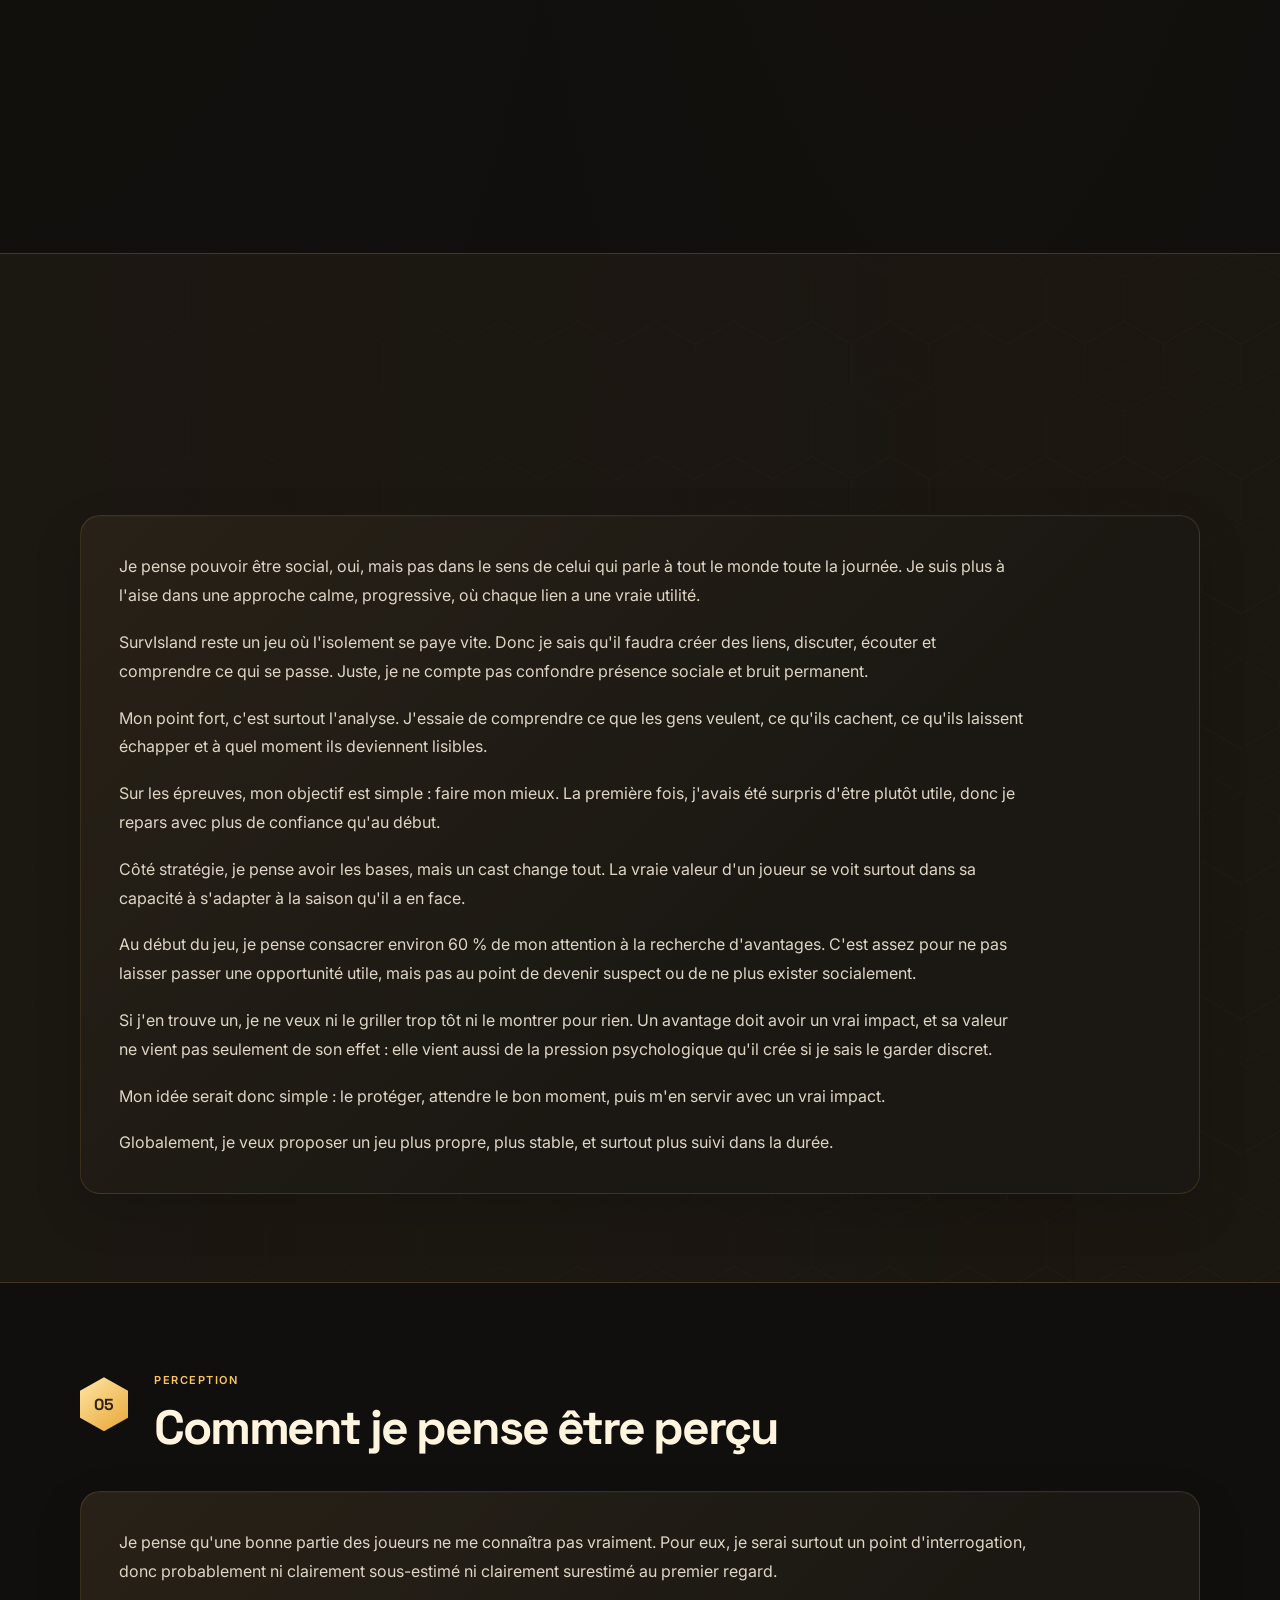
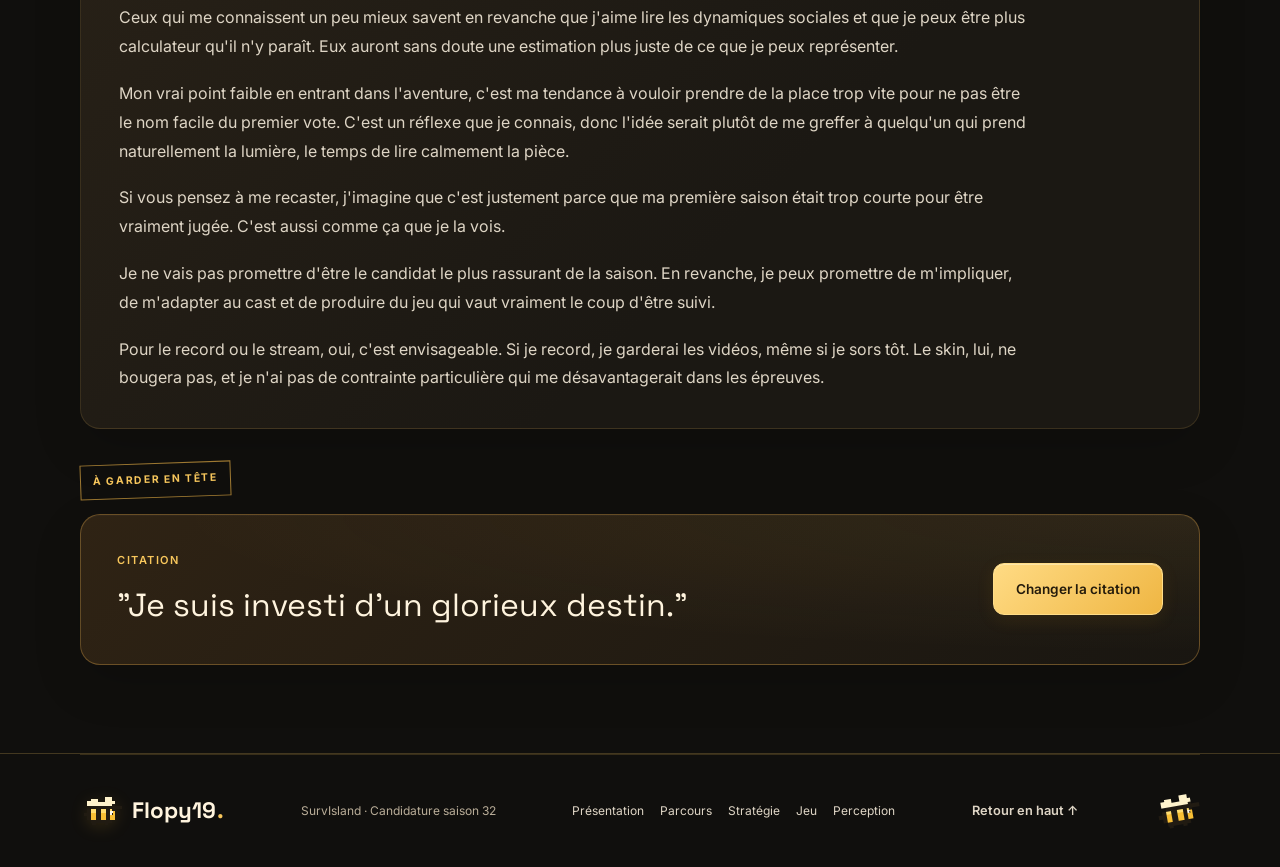
==== commit 27fc31a5: "Mise en place du merge 6" ====
--- a/index.html
+++ b/index.html
@@ -1,7 +1,7 @@
 <!doctype html>
 <html lang="fr">
   <head>
-    <link rel="icon" type="image/svg+xml" href="assets/images/bee.svg?v=5f9c2819ac25f95a" />
+    <link rel="icon" type="image/svg+xml" href="assets/images/bee.svg?v=69426dcba7f0d919" />
     <meta charset="UTF-8" />
     <meta name="viewport" content="width=device-width, initial-scale=1.0" />
     <title>Candidature de Flopy19 | SurvIsland</title>
@@ -15,9 +15,9 @@
       href="https://fonts.googleapis.com/css2?family=Space+Grotesk:wght@400;500;600;700&family=Inter:wght@400;500;600;700&family=Press+Start+2P&display=swap"
       rel="stylesheet"
     />
-    <link rel="stylesheet" href="style.css?v=5f9c2819ac25f95a" />
-    <link rel="stylesheet" href="bee-theme.css?v=5f9c2819ac25f95a" />
-    <link rel="stylesheet" href="site-audio.css?v=5f9c2819ac25f95a" />
+    <link rel="stylesheet" href="style.css?v=69426dcba7f0d919" />
+    <link rel="stylesheet" href="bee-theme.css?v=69426dcba7f0d919" />
+    <link rel="stylesheet" href="site-audio.css?v=69426dcba7f0d919" />
   </head>
   <body>
     <div class="bee-ambient" aria-hidden="true">
@@ -27,7 +27,7 @@
     <nav class="site-nav container" aria-label="Navigation principale">
       <a class="brand" href="#accueil"
         ><img
-          src="assets/images/bee.svg?v=5f9c2819ac25f95a"
+          src="assets/images/bee.svg?v=69426dcba7f0d919"
           width="42"
           height="36"
           alt=""
@@ -41,11 +41,11 @@
         <div class="honeycomb"></div>
         <img
           class="hero__bee hero__bee--one"
-          src="assets/images/bee.svg?v=5f9c2819ac25f95a"
+          src="assets/images/bee.svg?v=69426dcba7f0d919"
           alt=""
         /><img
           class="hero__bee hero__bee--two"
-          src="assets/images/bee.svg?v=5f9c2819ac25f95a"
+          src="assets/images/bee.svg?v=69426dcba7f0d919"
           alt=""
         />
       </div>
@@ -75,7 +75,7 @@
               <span class="photo-tag">Flopy19 / En épreuve</span>
               <img
                 class="media-placeholder__image"
-                src="assets/images/flopy-epreuve-obstacle.png?v=5f9c2819ac25f95a"
+                src="assets/images/flopy-epreuve-obstacle.png?v=69426dcba7f0d919"
                 alt="Capture de Flopy19 pendant une épreuve d'obstacles sur SurvIsland."
               />
             </aside>
@@ -155,7 +155,7 @@
               >
                 <img
                   class="media-placeholder__image"
-                  src="assets/images/flopy-staff-closeup.png?v=5f9c2819ac25f95a"
+                  src="assets/images/flopy-staff-closeup.png?v=69426dcba7f0d919"
                   alt="Capture en jeu de Flopy19 en gros plan dans le lobby."
                   loading="lazy"
                 />
@@ -173,7 +173,7 @@
               >
                 <img
                   class="media-placeholder__image"
-                  src="assets/images/flopy-fishing-render.png?v=5f9c2819ac25f95a"
+                  src="assets/images/flopy-fishing-render.png?v=69426dcba7f0d919"
                   alt="Render Minecraft de Flopy19 assis sur un îlot au soleil."
                   loading="lazy"
                 />
@@ -245,7 +245,7 @@
               >
                 <img
                   class="media-placeholder__image"
-                  src="assets/images/survisland-cast-season18.png?v=5f9c2819ac25f95a"
+                  src="assets/images/survisland-cast-season18.png?v=69426dcba7f0d919"
                   alt="Capture de groupe des joueurs de la saison 18 de SurvIsland."
                   loading="lazy"
                 />
@@ -263,7 +263,7 @@
               >
                 <img
                   class="media-placeholder__image"
-                  src="assets/images/flopy-vs-clovis.png?v=5f9c2819ac25f95a"
+                  src="assets/images/flopy-vs-clovis.png?v=69426dcba7f0d919"
                   alt="Montage Minecraft illustrant la rivalité entre Flopy19 et Clovis sur un ring."
                   loading="lazy"
                 />
@@ -345,7 +345,7 @@
               >
                 <img
                   class="media-placeholder__image"
-                  src="assets/images/survisland-campfire-night.png?v=5f9c2819ac25f95a"
+                  src="assets/images/survisland-campfire-night.png?v=69426dcba7f0d919"
                   alt="Scène nocturne SurvIsland autour d'un feu de camp."
                   loading="lazy"
                 />
@@ -363,7 +363,7 @@
               >
                 <img
                   class="media-placeholder__image"
-                  src="assets/images/flopy-zlan-elimination-day.png?v=5f9c2819ac25f95a"
+                  src="assets/images/flopy-zlan-elimination-day.png?v=69426dcba7f0d919"
                   alt="Photo IRL de Theo à la ZLAN le jour de son élimination sur SurvIsland."
                   loading="lazy"
                 />
@@ -502,7 +502,7 @@
     <footer class="site-footer container">
       <a class="brand" href="#accueil"
         ><img
-          src="assets/images/bee.svg?v=5f9c2819ac25f95a"
+          src="assets/images/bee.svg?v=69426dcba7f0d919"
           width="42"
           height="36"
           alt=""
@@ -516,7 +516,7 @@
       </nav>
       <a class="nav-link" href="#accueil">Retour en haut ↑</a>
     </footer>
-    <script src="script.js?v=5f9c2819ac25f95a"></script>
-    <script type="module" src="site-audio.js?v=5f9c2819ac25f95a"></script>
+    <script src="script.js?v=69426dcba7f0d919"></script>
+    <script type="module" src="site-audio.js?v=69426dcba7f0d919"></script>
   </body>
 </html>
--- a/style.css
+++ b/style.css
@@ -123,7 +123,7 @@
 .honeycomb {
   position: absolute;
   inset: 0 0 0 40%;
-  background: url("assets/images/honeycomb.svg?v=5f9c2819ac25f95a");
+  background: url("assets/images/honeycomb.svg?v=69426dcba7f0d919");
   mask-image: linear-gradient(90deg, transparent, #000);
   transform: translate3d(calc((var(--hero-x, 50) - 50) * 0.12px), 0, 0);
 }
@@ -360,7 +360,7 @@
   border-bottom: 1px solid #433820;
 }
 .section--accent {
-  background: #1d1a13 url("assets/images/honeycomb.svg?v=5f9c2819ac25f95a") right top/78px 135px;
+  background: #1d1a13 url("assets/images/honeycomb.svg?v=69426dcba7f0d919") right top/78px 135px;
 }
 .section--accent > .container {
   position: relative;
--- a/bee-theme.css
+++ b/bee-theme.css
@@ -9,7 +9,7 @@
   position: fixed;
   inset: 0;
   pointer-events: none;
-  background: url("assets/images/honeycomb.svg?v=5f9c2819ac25f95a") center / 104px 180px;
+  background: url("assets/images/honeycomb.svg?v=69426dcba7f0d919") center / 104px 180px;
   opacity: 0.24;
   mask-image: linear-gradient(
     90deg,
@@ -30,7 +30,7 @@
   position: absolute;
   width: 48px;
   height: 40px;
-  background: url("assets/images/bee.svg?v=5f9c2819ac25f95a") center / contain no-repeat;
+  background: url("assets/images/bee.svg?v=69426dcba7f0d919") center / contain no-repeat;
   image-rendering: pixelated;
   animation: hive-drift 9s ease-in-out infinite;
 }
@@ -142,7 +142,7 @@
   height: 80px;
   top: 67px;
   left: 72px;
-  background: url("assets/images/bee.svg?v=5f9c2819ac25f95a") center / contain no-repeat;
+  background: url("assets/images/bee.svg?v=69426dcba7f0d919") center / contain no-repeat;
   filter: drop-shadow(0 9px 9px #0008);
   image-rendering: pixelated;
   animation: hive-drift 6s ease-in-out infinite;
@@ -188,7 +188,7 @@
   top: 24px;
   width: 42px;
   height: 36px;
-  background: url("assets/images/bee.svg?v=5f9c2819ac25f95a") center / contain no-repeat;
+  background: url("assets/images/bee.svg?v=69426dcba7f0d919") center / contain no-repeat;
   rotate: 12deg;
   pointer-events: none;
 }
@@ -207,7 +207,7 @@
   top: 16px;
   width: 28px;
   height: 25px;
-  background: url("assets/images/bee.svg?v=5f9c2819ac25f95a") center / contain no-repeat;
+  background: url("assets/images/bee.svg?v=69426dcba7f0d919") center / contain no-repeat;
   pointer-events: none;
 }
 .answer-card {
@@ -233,10 +233,10 @@
   content: "";
   flex: 0 0 34px;
   height: 30px;
-  background: url("assets/images/bee.svg?v=5f9c2819ac25f95a") center / contain no-repeat;
+  background: url("assets/images/bee.svg?v=69426dcba7f0d919") center / contain no-repeat;
 }
 .tier-label {
-  background-image: url("assets/images/honeycomb.svg?v=5f9c2819ac25f95a");
+  background-image: url("assets/images/honeycomb.svg?v=69426dcba7f0d919");
   background-size: 52px 90px;
 }
 .tier-row {
@@ -267,7 +267,7 @@
   display: block;
   width: 46px;
   height: 38px;
-  background: url("assets/images/bee.svg?v=5f9c2819ac25f95a") center / contain no-repeat;
+  background: url("assets/images/bee.svg?v=69426dcba7f0d919") center / contain no-repeat;
   pointer-events: none;
   rotate: -10deg;
 }
@@ -467,7 +467,7 @@
 .section--accent {
   background:
     linear-gradient(90deg, #1d1812f5, #1d1812d9),
-    url("assets/images/honeycomb.svg?v=5f9c2819ac25f95a") right top / 78px 135px;
+    url("assets/images/honeycomb.svg?v=69426dcba7f0d919") right top / 78px 135px;
 }
 .section-heading::before {
   background: linear-gradient(140deg, #ffe6a5, #e8a636);
@@ -521,7 +521,7 @@
   position: absolute;
   inset: 0;
   border-radius: inherit;
-  background: url("assets/images/honeycomb.svg?v=5f9c2819ac25f95a") right center / 86px 149px;
+  background: url("assets/images/honeycomb.svg?v=69426dcba7f0d919") right center / 86px 149px;
   mask-image: linear-gradient(90deg, transparent 45%, #000);
   opacity: 0.35;
   pointer-events: none;
@@ -633,7 +633,7 @@
 .tier-label {
   background-image:
     linear-gradient(150deg, #ffffff20, #00000016),
-    url("assets/images/honeycomb.svg?v=5f9c2819ac25f95a");
+    url("assets/images/honeycomb.svg?v=69426dcba7f0d919");
   background-size:
     auto,
     52px 90px;
